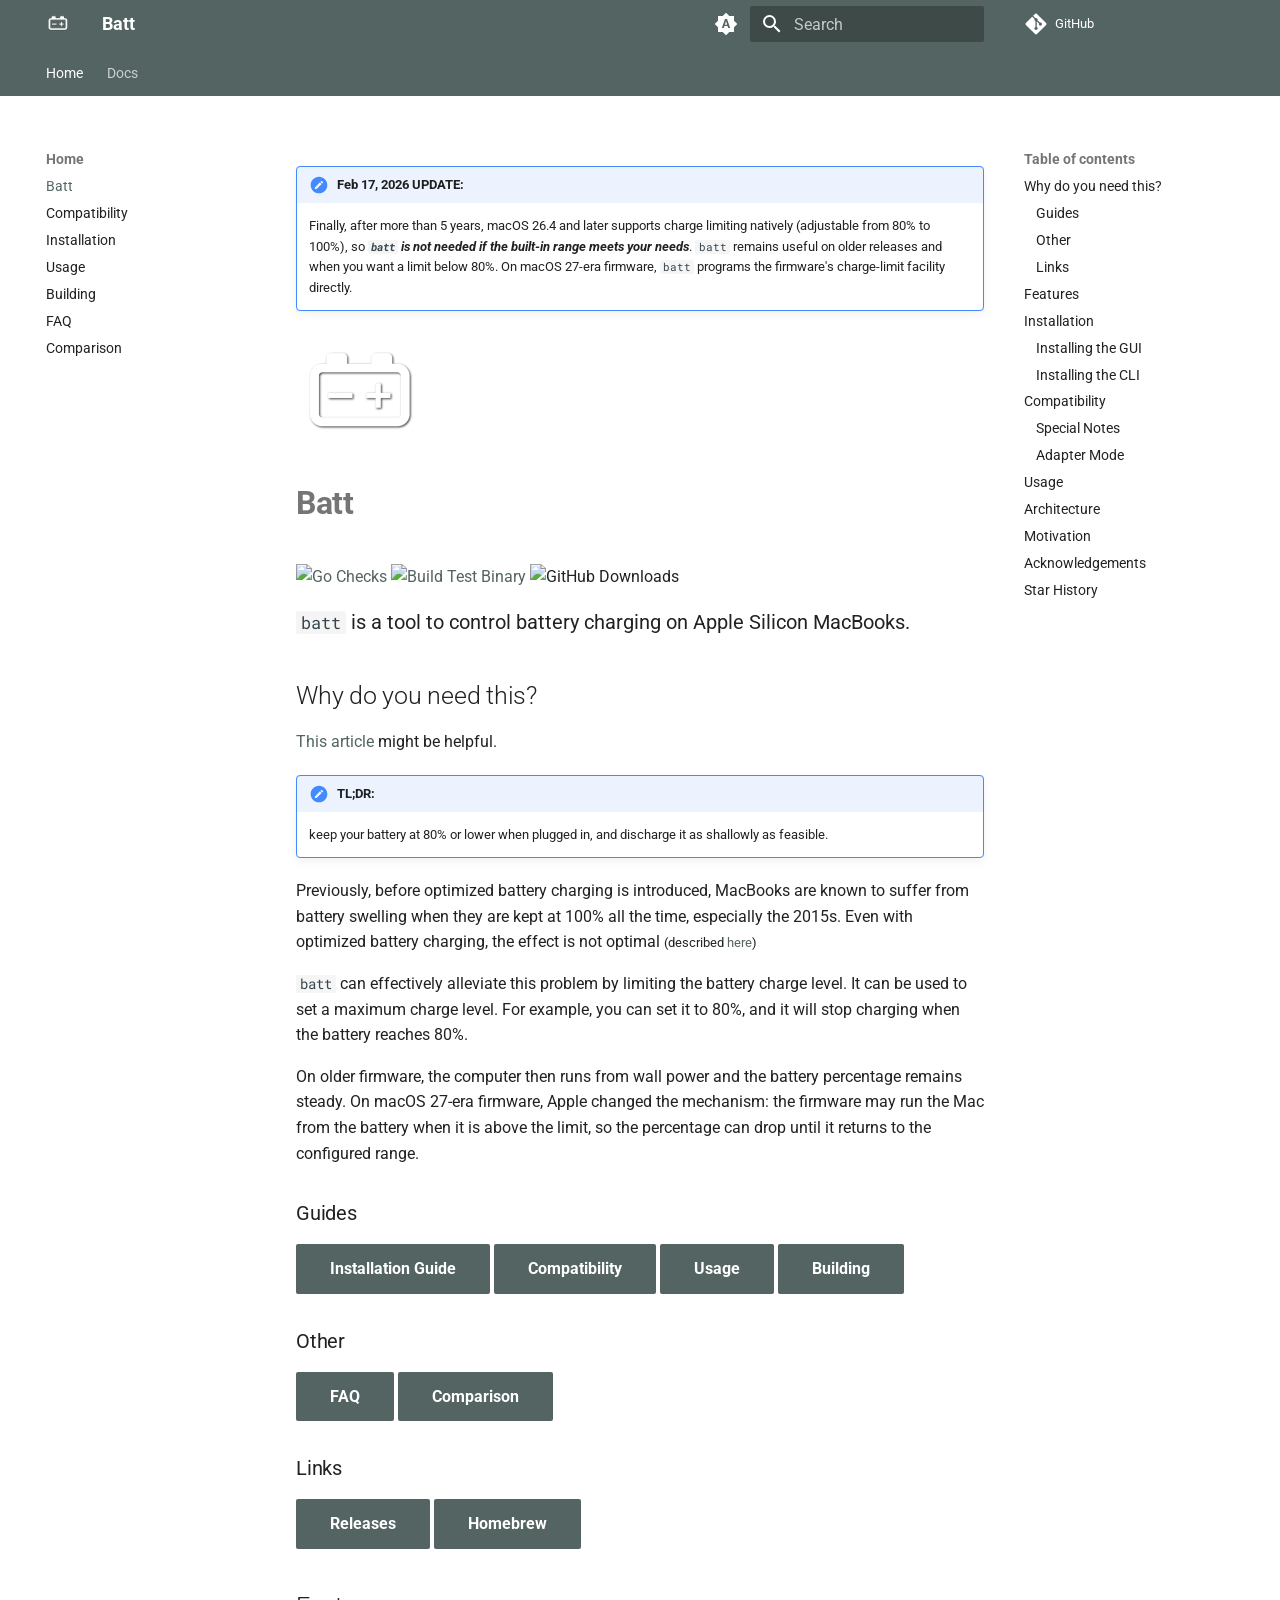
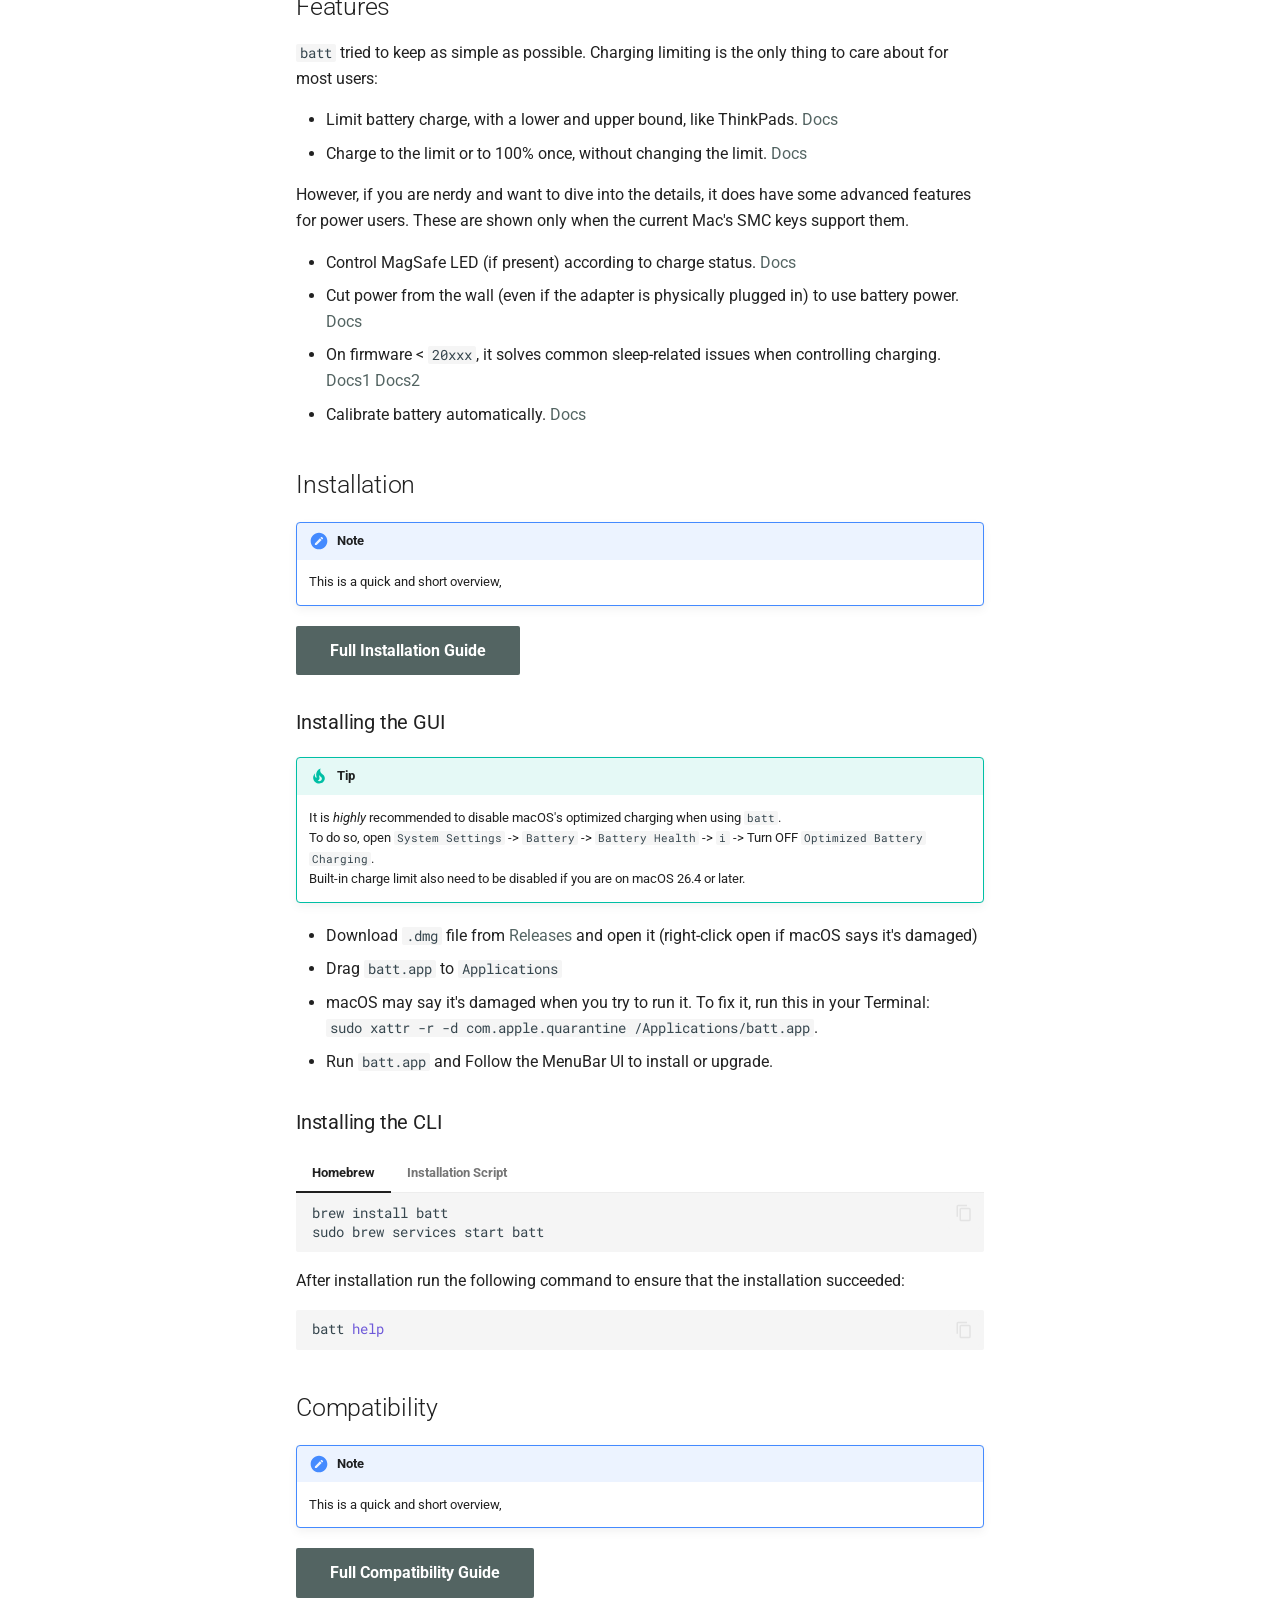
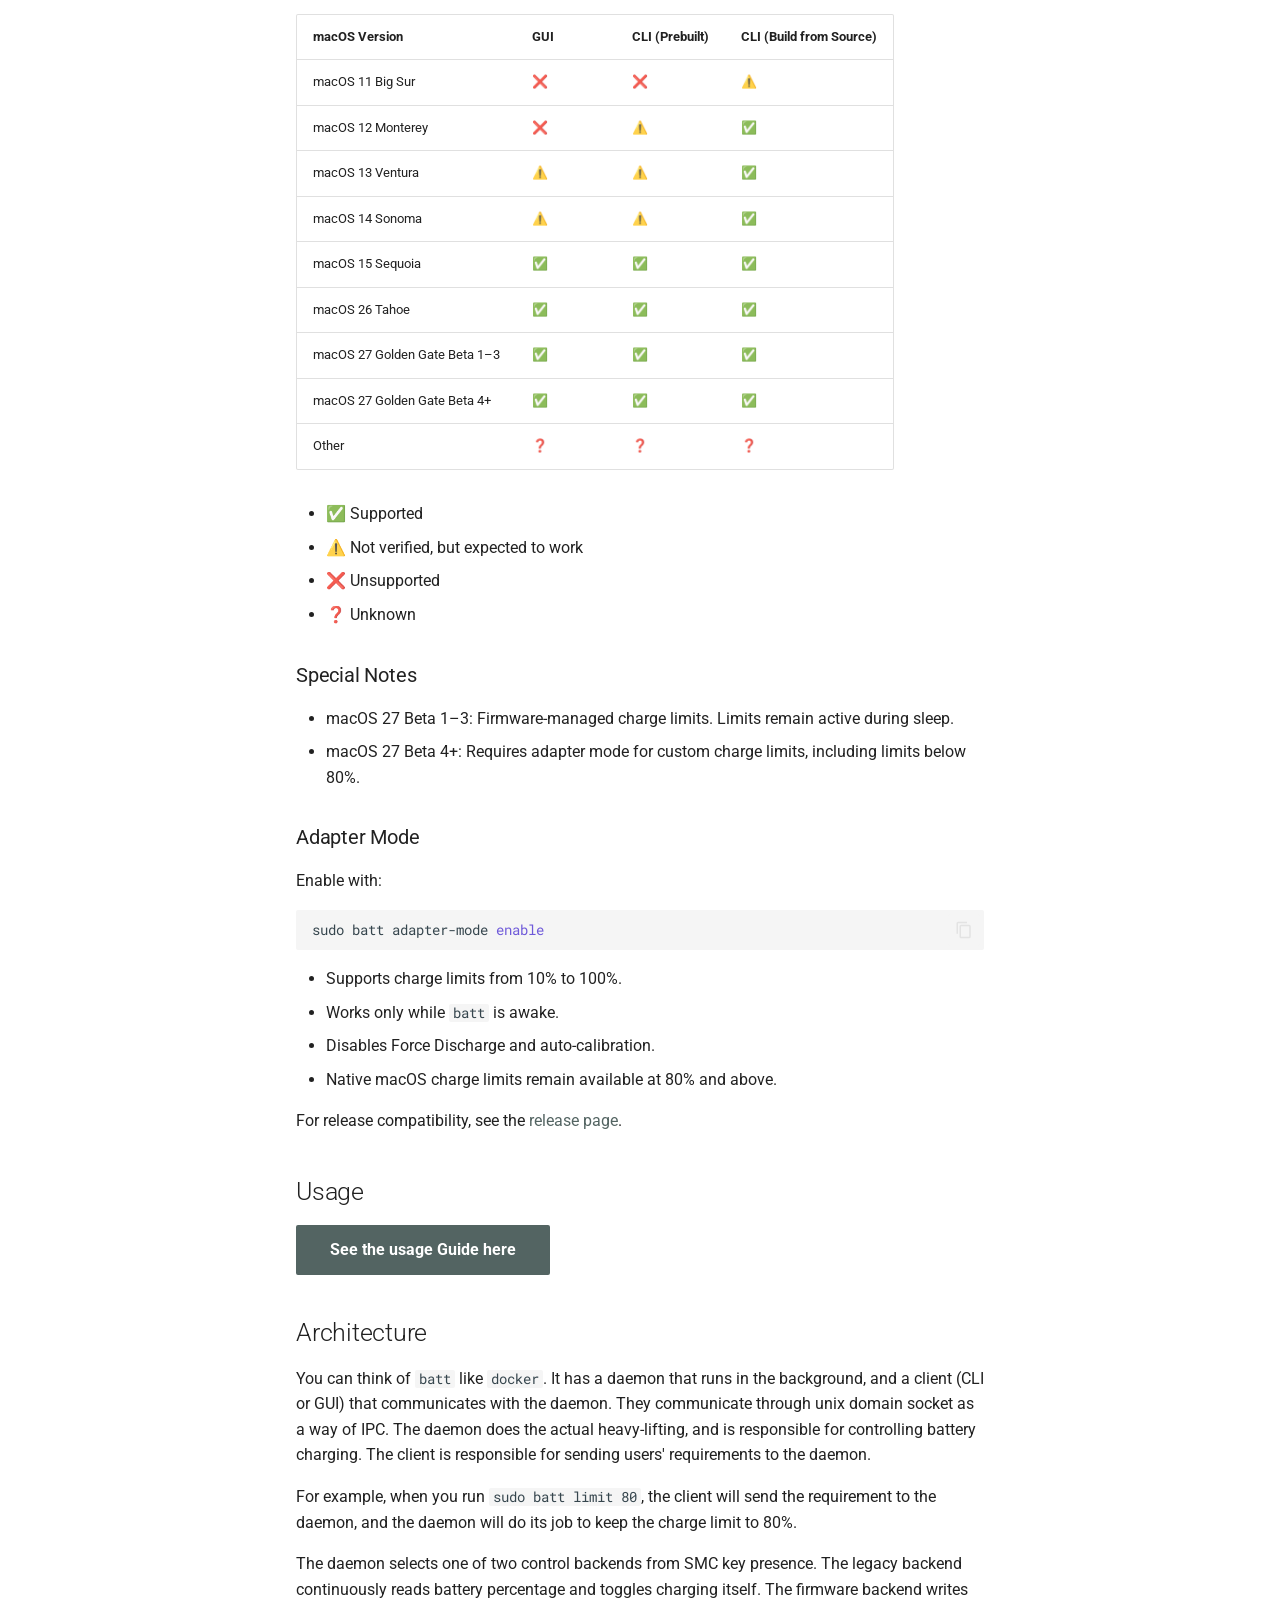
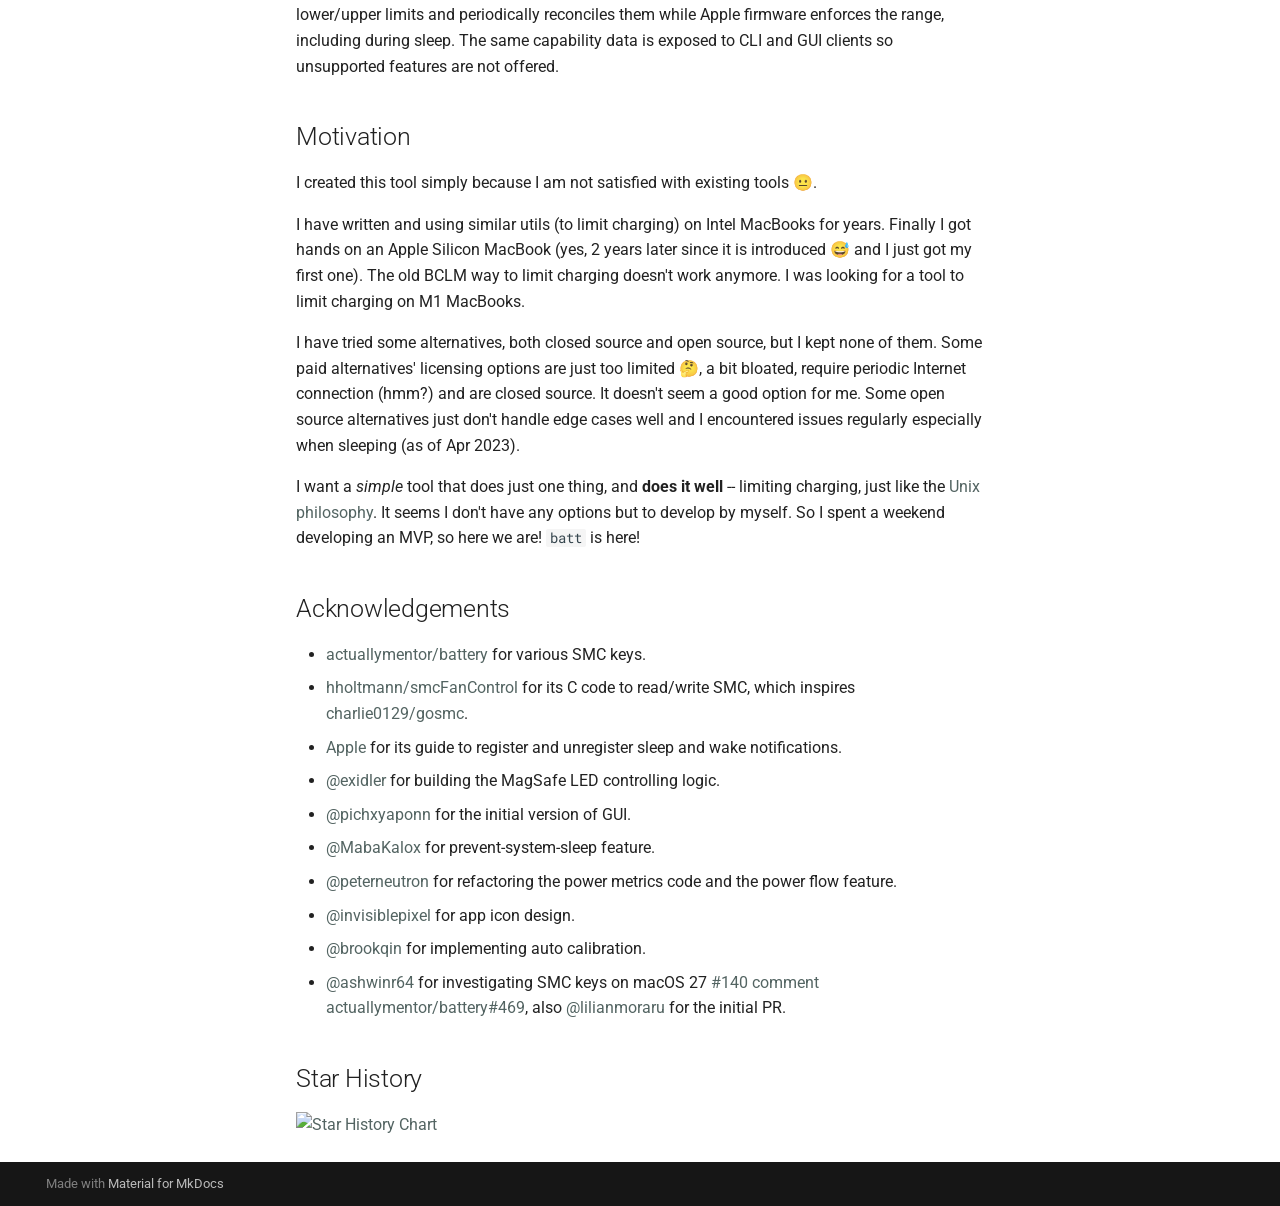
==== index.html @ 2cc10c05 "Deployed d379f4d with MkDocs version: 1.6.1" ====
<!doctype html>
<html lang="en" class="no-js">
  <head>
    
      <meta charset="utf-8">
      <meta name="viewport" content="width=device-width,initial-scale=1">
      
        <meta name="description" content="Batt Docs">
      
      
        <meta name="author" content="charlie0129">
      
      
      
      
        <link rel="next" href="compatibility/">
      
      
        
      
      
      <link rel="icon" href="assets/icon.png">
      <meta name="generator" content="mkdocs-1.6.1, mkdocs-material-9.8.0">
    
    
      
        <title>Batt - Batt</title>
      
    
    
      <link rel="stylesheet" href="assets/stylesheets/main.57a0d79d.min.css">
      
        
        <link rel="stylesheet" href="assets/stylesheets/palette.fb2fffe2.min.css">
      
      


    
    
      
    
    
      
        
        
        <link rel="preconnect" href="https://fonts.gstatic.com" crossorigin>
        <link rel="stylesheet" href="https://fonts.googleapis.com/css?family=Roboto:300,300i,400,400i,700,700i%7CRoboto+Mono:400,400i,700,700i&display=fallback">
        <style>:root{--md-text-font:"Roboto";--md-code-font:"Roboto Mono"}</style>
      
    
    
      <link rel="stylesheet" href="assets/stylesheets/extra.css">
    
    <script>__md_scope=new URL(".",location),__md_hash=e=>[...e].reduce(((e,_)=>(e<<5)-e+_.charCodeAt(0)),0),__md_get=(e,_=localStorage,t=__md_scope)=>JSON.parse(_.getItem(t.pathname+"."+e)),__md_set=(e,_,t=localStorage,a=__md_scope)=>{try{t.setItem(a.pathname+"."+e,JSON.stringify(_))}catch(e){}}</script>
    
      

    
    
  </head>
  
  
    
    
      
    
    
    
    
    <body dir="ltr" data-md-color-scheme="default" data-md-color-primary="custom" data-md-color-accent="custom">
  
    
    <input class="md-toggle" data-md-toggle="drawer" type="checkbox" id="__drawer" autocomplete="off">
    <input class="md-toggle" data-md-toggle="search" type="checkbox" id="__search" autocomplete="off">
    <label class="md-overlay" for="__drawer"></label>
    <div data-md-component="skip">
      
        
        <a href="#batt" class="md-skip">
          Skip to content
        </a>
      
    </div>
    <div data-md-component="announce">
      
    </div>
    
    
      

<header class="md-header" data-md-component="header">
  <nav class="md-header__inner md-grid" aria-label="Header">
    <a href="." title="Batt" class="md-header__button md-logo" aria-label="Batt" data-md-component="logo">
      
  <img src="assets/icon.png" alt="logo">

    </a>
    <label class="md-header__button md-icon" for="__drawer">
      
      <svg xmlns="http://www.w3.org/2000/svg" viewBox="0 0 24 24"><path d="M3 6h18v2H3zm0 5h18v2H3zm0 5h18v2H3z"/></svg>
    </label>
    <div class="md-header__title" data-md-component="header-title">
      <div class="md-header__ellipsis">
        <div class="md-header__topic">
          <span class="md-ellipsis">
            Batt
          </span>
        </div>
        <div class="md-header__topic" data-md-component="header-topic">
          <span class="md-ellipsis">
            
              Batt
            
          </span>
        </div>
      </div>
    </div>
    
      
        <form class="md-header__option" data-md-component="palette">
  
    
    
    
    <input class="md-option" data-md-color-media="(prefers-color-scheme)" data-md-color-scheme="default" data-md-color-primary="custom" data-md-color-accent="custom"  aria-label="Switch to light mode"  type="radio" name="__palette" id="__palette_0">
    
      <label class="md-header__button md-icon" title="Switch to light mode" for="__palette_1" hidden>
        <svg xmlns="http://www.w3.org/2000/svg" viewBox="0 0 24 24"><path d="m14.3 16-.7-2h-3.2l-.7 2H7.8L11 7h2l3.2 9zM20 8.69V4h-4.69L12 .69 8.69 4H4v4.69L.69 12 4 15.31V20h4.69L12 23.31 15.31 20H20v-4.69L23.31 12zm-9.15 3.96h2.3L12 9z"/></svg>
      </label>
    
  
    
    
    
    <input class="md-option" data-md-color-media="(prefers-color-scheme: light)" data-md-color-scheme="default" data-md-color-primary="custom" data-md-color-accent="custom"  aria-label="Switch to dark mode"  type="radio" name="__palette" id="__palette_1">
    
      <label class="md-header__button md-icon" title="Switch to dark mode" for="__palette_2" hidden>
        <svg xmlns="http://www.w3.org/2000/svg" viewBox="0 0 24 24"><path d="M12 8a4 4 0 0 0-4 4 4 4 0 0 0 4 4 4 4 0 0 0 4-4 4 4 0 0 0-4-4m0 10a6 6 0 0 1-6-6 6 6 0 0 1 6-6 6 6 0 0 1 6 6 6 6 0 0 1-6 6m8-9.31V4h-4.69L12 .69 8.69 4H4v4.69L.69 12 4 15.31V20h4.69L12 23.31 15.31 20H20v-4.69L23.31 12z"/></svg>
      </label>
    
  
    
    
    
    <input class="md-option" data-md-color-media="(prefers-color-scheme: dark)" data-md-color-scheme="batt" data-md-color-primary="custom" data-md-color-accent="custom"  aria-label="Switch to system preference"  type="radio" name="__palette" id="__palette_2">
    
      <label class="md-header__button md-icon" title="Switch to system preference" for="__palette_0" hidden>
        <svg xmlns="http://www.w3.org/2000/svg" viewBox="0 0 24 24"><path d="M12 18c-.89 0-1.74-.2-2.5-.55C11.56 16.5 13 14.42 13 12s-1.44-4.5-3.5-5.45C10.26 6.2 11.11 6 12 6a6 6 0 0 1 6 6 6 6 0 0 1-6 6m8-9.31V4h-4.69L12 .69 8.69 4H4v4.69L.69 12 4 15.31V20h4.69L12 23.31 15.31 20H20v-4.69L23.31 12z"/></svg>
      </label>
    
  
</form>
      
    
    
      <script>var palette=__md_get("__palette");if(palette&&palette.color){if("(prefers-color-scheme)"===palette.color.media){var media=matchMedia("(prefers-color-scheme: light)"),input=document.querySelector(media.matches?"[data-md-color-media='(prefers-color-scheme: light)']":"[data-md-color-media='(prefers-color-scheme: dark)']");palette.color.media=input.getAttribute("data-md-color-media"),palette.color.scheme=input.getAttribute("data-md-color-scheme"),palette.color.primary=input.getAttribute("data-md-color-primary"),palette.color.accent=input.getAttribute("data-md-color-accent")}for(var[key,value]of Object.entries(palette.color))document.body.setAttribute("data-md-color-"+key,value)}</script>
    
    
    
      
      
        <label class="md-header__button md-icon" for="__search">
          
          <svg xmlns="http://www.w3.org/2000/svg" viewBox="0 0 24 24"><path d="M9.5 3A6.5 6.5 0 0 1 16 9.5c0 1.61-.59 3.09-1.56 4.23l.27.27h.79l5 5-1.5 1.5-5-5v-.79l-.27-.27A6.52 6.52 0 0 1 9.5 16 6.5 6.5 0 0 1 3 9.5 6.5 6.5 0 0 1 9.5 3m0 2C7 5 5 7 5 9.5S7 14 9.5 14 14 12 14 9.5 12 5 9.5 5"/></svg>
        </label>
        <div class="md-search" data-md-component="search" role="dialog">
  <label class="md-search__overlay" for="__search"></label>
  <div class="md-search__inner" role="search">
    <form class="md-search__form" name="search">
      <input type="text" class="md-search__input" name="query" aria-label="Search" placeholder="Search" autocapitalize="off" autocorrect="off" autocomplete="off" spellcheck="false" data-md-component="search-query" required>
      <label class="md-search__icon md-icon" for="__search">
        
        <svg xmlns="http://www.w3.org/2000/svg" viewBox="0 0 24 24"><path d="M9.5 3A6.5 6.5 0 0 1 16 9.5c0 1.61-.59 3.09-1.56 4.23l.27.27h.79l5 5-1.5 1.5-5-5v-.79l-.27-.27A6.52 6.52 0 0 1 9.5 16 6.5 6.5 0 0 1 3 9.5 6.5 6.5 0 0 1 9.5 3m0 2C7 5 5 7 5 9.5S7 14 9.5 14 14 12 14 9.5 12 5 9.5 5"/></svg>
        
        <svg xmlns="http://www.w3.org/2000/svg" viewBox="0 0 24 24"><path d="M20 11v2H8l5.5 5.5-1.42 1.42L4.16 12l7.92-7.92L13.5 5.5 8 11z"/></svg>
      </label>
      <nav class="md-search__options" aria-label="Search">
        
        <button type="reset" class="md-search__icon md-icon" title="Clear" aria-label="Clear" tabindex="-1">
          
          <svg xmlns="http://www.w3.org/2000/svg" viewBox="0 0 24 24"><path d="M19 6.41 17.59 5 12 10.59 6.41 5 5 6.41 10.59 12 5 17.59 6.41 19 12 13.41 17.59 19 19 17.59 13.41 12z"/></svg>
        </button>
      </nav>
      
        <div class="md-search__suggest" data-md-component="search-suggest"></div>
      
    </form>
    <div class="md-search__output">
      <div class="md-search__scrollwrap" tabindex="0" data-md-scrollfix>
        <div class="md-search-result" data-md-component="search-result">
          <div class="md-search-result__meta">
            Initializing search
          </div>
          <ol class="md-search-result__list" role="presentation"></ol>
        </div>
      </div>
    </div>
  </div>
</div>
      
    
    
      <div class="md-header__source">
        <a href="https://github.com/charlie0129/batt" title="Go to repository" class="md-source" data-md-component="source">
  <div class="md-source__icon md-icon">
    
    <svg xmlns="http://www.w3.org/2000/svg" viewBox="0 0 448 512"><!--! Font Awesome Free 7.1.0 by @fontawesome - https://fontawesome.com License - https://fontawesome.com/license/free (Icons: CC BY 4.0, Fonts: SIL OFL 1.1, Code: MIT License) Copyright 2025 Fonticons, Inc.--><path d="M439.6 236.1 244 40.5c-5.4-5.5-12.8-8.5-20.4-8.5s-15 3-20.4 8.4L162.5 81l51.5 51.5c27.1-9.1 52.7 16.8 43.4 43.7l49.7 49.7c34.2-11.8 61.2 31 35.5 56.7-26.5 26.5-70.2-2.9-56-37.3L240.3 199v121.9c25.3 12.5 22.3 41.8 9.1 55-6.4 6.4-15.2 10.1-24.3 10.1s-17.8-3.6-24.3-10.1c-17.6-17.6-11.1-46.9 11.2-56v-123c-20.8-8.5-24.6-30.7-18.6-45L142.6 101 8.5 235.1C3 240.6 0 247.9 0 255.5s3 15 8.5 20.4l195.6 195.7c5.4 5.4 12.7 8.4 20.4 8.4s15-3 20.4-8.4l194.7-194.7c5.4-5.4 8.4-12.8 8.4-20.4s-3-15-8.4-20.4"/></svg>
  </div>
  <div class="md-source__repository">
    GitHub
  </div>
</a>
      </div>
    
  </nav>
  
</header>
    
    <div class="md-container" data-md-component="container">
      
      
        
          
            
<nav class="md-tabs" aria-label="Tabs" data-md-component="tabs">
  <div class="md-grid">
    <ul class="md-tabs__list">
      
        
  
  
  
    
  
  
    
    
      <li class="md-tabs__item md-tabs__item--active">
        <a href="." class="md-tabs__link">
          
  
  
  Home

        </a>
      </li>
    
  

      
        
  
  
  
  
    
    
      <li class="md-tabs__item">
        <a href="compatibility/" class="md-tabs__link">
          
  
  
  Docs

        </a>
      </li>
    
  

      
    </ul>
  </div>
</nav>
          
        
      
      <main class="md-main" data-md-component="main">
        <div class="md-main__inner md-grid">
          
            
              
              <div class="md-sidebar md-sidebar--primary" data-md-component="sidebar" data-md-type="navigation" >
                <div class="md-sidebar__scrollwrap">
                  <div class="md-sidebar__inner">
                    


  


<nav class="md-nav md-nav--primary md-nav--lifted" aria-label="Navigation" data-md-level="0">
  <label class="md-nav__title" for="__drawer">
    <a href="." title="Batt" class="md-nav__button md-logo" aria-label="Batt" data-md-component="logo">
      
  <img src="assets/icon.png" alt="logo">

    </a>
    Batt
  </label>
  
    <div class="md-nav__source">
      <a href="https://github.com/charlie0129/batt" title="Go to repository" class="md-source" data-md-component="source">
  <div class="md-source__icon md-icon">
    
    <svg xmlns="http://www.w3.org/2000/svg" viewBox="0 0 448 512"><!--! Font Awesome Free 7.1.0 by @fontawesome - https://fontawesome.com License - https://fontawesome.com/license/free (Icons: CC BY 4.0, Fonts: SIL OFL 1.1, Code: MIT License) Copyright 2025 Fonticons, Inc.--><path d="M439.6 236.1 244 40.5c-5.4-5.5-12.8-8.5-20.4-8.5s-15 3-20.4 8.4L162.5 81l51.5 51.5c27.1-9.1 52.7 16.8 43.4 43.7l49.7 49.7c34.2-11.8 61.2 31 35.5 56.7-26.5 26.5-70.2-2.9-56-37.3L240.3 199v121.9c25.3 12.5 22.3 41.8 9.1 55-6.4 6.4-15.2 10.1-24.3 10.1s-17.8-3.6-24.3-10.1c-17.6-17.6-11.1-46.9 11.2-56v-123c-20.8-8.5-24.6-30.7-18.6-45L142.6 101 8.5 235.1C3 240.6 0 247.9 0 255.5s3 15 8.5 20.4l195.6 195.7c5.4 5.4 12.7 8.4 20.4 8.4s15-3 20.4-8.4l194.7-194.7c5.4-5.4 8.4-12.8 8.4-20.4s-3-15-8.4-20.4"/></svg>
  </div>
  <div class="md-source__repository">
    GitHub
  </div>
</a>
    </div>
  
  <ul class="md-nav__list" data-md-scrollfix>
    
      
      
  
  
    
  
  
  
    
    
    
    
      
        
        
      
      
        
      
    
    
    <li class="md-nav__item md-nav__item--active md-nav__item--section md-nav__item--nested">
      
        
        
        <input class="md-nav__toggle md-toggle " type="checkbox" id="__nav_1" checked>
        
          
          <label class="md-nav__link" for="__nav_1" id="__nav_1_label" tabindex="">
            
  
  
  <span class="md-ellipsis">
    
  
    Home
  

    
  </span>
  
  

            <span class="md-nav__icon md-icon"></span>
          </label>
        
        <nav class="md-nav" data-md-level="1" aria-labelledby="__nav_1_label" aria-expanded="true">
          <label class="md-nav__title" for="__nav_1">
            <span class="md-nav__icon md-icon"></span>
            
  
    Home
  

          </label>
          <ul class="md-nav__list" data-md-scrollfix>
            
              
                
  
  
    
  
  
  
    <li class="md-nav__item md-nav__item--active">
      
      <input class="md-nav__toggle md-toggle" type="checkbox" id="__toc">
      
      
        
      
      
        <label class="md-nav__link md-nav__link--active" for="__toc">
          
  
  
  <span class="md-ellipsis">
    
  
    Batt
  

    
  </span>
  
  

          <span class="md-nav__icon md-icon"></span>
        </label>
      
      <a href="." class="md-nav__link md-nav__link--active">
        
  
  
  <span class="md-ellipsis">
    
  
    Batt
  

    
  </span>
  
  

      </a>
      
        

<nav class="md-nav md-nav--secondary" aria-label="Table of contents">
  
  
  
    
  
  
    <label class="md-nav__title" for="__toc">
      <span class="md-nav__icon md-icon"></span>
      Table of contents
    </label>
    <ul class="md-nav__list" data-md-component="toc" data-md-scrollfix>
      
        <li class="md-nav__item">
  <a href="#why-do-you-need-this" class="md-nav__link">
    <span class="md-ellipsis">
      
        Why do you need this?
      
    </span>
  </a>
  
    <nav class="md-nav" aria-label="Why do you need this?">
      <ul class="md-nav__list">
        
          <li class="md-nav__item">
  <a href="#guides" class="md-nav__link">
    <span class="md-ellipsis">
      
        Guides
      
    </span>
  </a>
  
</li>
        
          <li class="md-nav__item">
  <a href="#other" class="md-nav__link">
    <span class="md-ellipsis">
      
        Other
      
    </span>
  </a>
  
</li>
        
          <li class="md-nav__item">
  <a href="#links" class="md-nav__link">
    <span class="md-ellipsis">
      
        Links
      
    </span>
  </a>
  
</li>
        
      </ul>
    </nav>
  
</li>
      
        <li class="md-nav__item">
  <a href="#features" class="md-nav__link">
    <span class="md-ellipsis">
      
        Features
      
    </span>
  </a>
  
</li>
      
        <li class="md-nav__item">
  <a href="#installation" class="md-nav__link">
    <span class="md-ellipsis">
      
        Installation
      
    </span>
  </a>
  
    <nav class="md-nav" aria-label="Installation">
      <ul class="md-nav__list">
        
          <li class="md-nav__item">
  <a href="#installing-the-gui" class="md-nav__link">
    <span class="md-ellipsis">
      
        Installing the GUI
      
    </span>
  </a>
  
</li>
        
          <li class="md-nav__item">
  <a href="#installing-the-cli" class="md-nav__link">
    <span class="md-ellipsis">
      
        Installing the CLI
      
    </span>
  </a>
  
</li>
        
      </ul>
    </nav>
  
</li>
      
        <li class="md-nav__item">
  <a href="#compatibility" class="md-nav__link">
    <span class="md-ellipsis">
      
        Compatibility
      
    </span>
  </a>
  
    <nav class="md-nav" aria-label="Compatibility">
      <ul class="md-nav__list">
        
          <li class="md-nav__item">
  <a href="#special-notes" class="md-nav__link">
    <span class="md-ellipsis">
      
        Special Notes
      
    </span>
  </a>
  
</li>
        
          <li class="md-nav__item">
  <a href="#adapter-mode" class="md-nav__link">
    <span class="md-ellipsis">
      
        Adapter Mode
      
    </span>
  </a>
  
</li>
        
      </ul>
    </nav>
  
</li>
      
        <li class="md-nav__item">
  <a href="#usage" class="md-nav__link">
    <span class="md-ellipsis">
      
        Usage
      
    </span>
  </a>
  
</li>
      
        <li class="md-nav__item">
  <a href="#architecture" class="md-nav__link">
    <span class="md-ellipsis">
      
        Architecture
      
    </span>
  </a>
  
</li>
      
        <li class="md-nav__item">
  <a href="#motivation" class="md-nav__link">
    <span class="md-ellipsis">
      
        Motivation
      
    </span>
  </a>
  
</li>
      
        <li class="md-nav__item">
  <a href="#acknowledgements" class="md-nav__link">
    <span class="md-ellipsis">
      
        Acknowledgements
      
    </span>
  </a>
  
</li>
      
        <li class="md-nav__item">
  <a href="#star-history" class="md-nav__link">
    <span class="md-ellipsis">
      
        Star History
      
    </span>
  </a>
  
</li>
      
    </ul>
  
</nav>
      
    </li>
  

              
            
              
                
  
  
  
  
    <li class="md-nav__item">
      <a href="compatibility/" class="md-nav__link">
        
  
  
  <span class="md-ellipsis">
    
  
    Compatibility
  

    
  </span>
  
  

      </a>
    </li>
  

              
            
              
                
  
  
  
  
    <li class="md-nav__item">
      <a href="installation/" class="md-nav__link">
        
  
  
  <span class="md-ellipsis">
    
  
    Installation
  

    
  </span>
  
  

      </a>
    </li>
  

              
            
              
                
  
  
  
  
    <li class="md-nav__item">
      <a href="usage/" class="md-nav__link">
        
  
  
  <span class="md-ellipsis">
    
  
    Usage
  

    
  </span>
  
  

      </a>
    </li>
  

              
            
              
                
  
  
  
  
    <li class="md-nav__item">
      <a href="building/" class="md-nav__link">
        
  
  
  <span class="md-ellipsis">
    
  
    Building
  

    
  </span>
  
  

      </a>
    </li>
  

              
            
              
                
  
  
  
  
    <li class="md-nav__item">
      <a href="faq/" class="md-nav__link">
        
  
  
  <span class="md-ellipsis">
    
  
    FAQ
  

    
  </span>
  
  

      </a>
    </li>
  

              
            
              
                
  
  
  
  
    <li class="md-nav__item">
      <a href="comparison/" class="md-nav__link">
        
  
  
  <span class="md-ellipsis">
    
  
    Comparison
  

    
  </span>
  
  

      </a>
    </li>
  

              
            
          </ul>
        </nav>
      
    </li>
  

    
      
      
  
  
  
  
    
    
    
    
      
      
        
      
    
    
    <li class="md-nav__item md-nav__item--nested">
      
        
        
        <input class="md-nav__toggle md-toggle " type="checkbox" id="__nav_2" >
        
          
          <label class="md-nav__link" for="__nav_2" id="__nav_2_label" tabindex="0">
            
  
  
  <span class="md-ellipsis">
    
  
    Docs
  

    
  </span>
  
  

            <span class="md-nav__icon md-icon"></span>
          </label>
        
        <nav class="md-nav" data-md-level="1" aria-labelledby="__nav_2_label" aria-expanded="false">
          <label class="md-nav__title" for="__nav_2">
            <span class="md-nav__icon md-icon"></span>
            
  
    Docs
  

          </label>
          <ul class="md-nav__list" data-md-scrollfix>
            
              
                
  
  
  
  
    <li class="md-nav__item">
      <a href="compatibility/" class="md-nav__link">
        
  
  
  <span class="md-ellipsis">
    
  
    Compatibility
  

    
  </span>
  
  

      </a>
    </li>
  

              
            
              
                
  
  
  
  
    <li class="md-nav__item">
      <a href="installation/" class="md-nav__link">
        
  
  
  <span class="md-ellipsis">
    
  
    Installation
  

    
  </span>
  
  

      </a>
    </li>
  

              
            
              
                
  
  
  
  
    <li class="md-nav__item">
      <a href="usage/" class="md-nav__link">
        
  
  
  <span class="md-ellipsis">
    
  
    Usage
  

    
  </span>
  
  

      </a>
    </li>
  

              
            
              
                
  
  
  
  
    <li class="md-nav__item">
      <a href="auto-calibration/" class="md-nav__link">
        
  
  
  <span class="md-ellipsis">
    
  
    Auto Calibration
  

    
  </span>
  
  

      </a>
    </li>
  

              
            
              
                
  
  
  
  
    <li class="md-nav__item">
      <a href="building/" class="md-nav__link">
        
  
  
  <span class="md-ellipsis">
    
  
    Building
  

    
  </span>
  
  

      </a>
    </li>
  

              
            
          </ul>
        </nav>
      
    </li>
  

    
  </ul>
</nav>
                  </div>
                </div>
              </div>
            
            
              
              <div class="md-sidebar md-sidebar--secondary" data-md-component="sidebar" data-md-type="toc" >
                <div class="md-sidebar__scrollwrap">
                  <div class="md-sidebar__inner">
                    

<nav class="md-nav md-nav--secondary" aria-label="Table of contents">
  
  
  
    
  
  
    <label class="md-nav__title" for="__toc">
      <span class="md-nav__icon md-icon"></span>
      Table of contents
    </label>
    <ul class="md-nav__list" data-md-component="toc" data-md-scrollfix>
      
        <li class="md-nav__item">
  <a href="#why-do-you-need-this" class="md-nav__link">
    <span class="md-ellipsis">
      
        Why do you need this?
      
    </span>
  </a>
  
    <nav class="md-nav" aria-label="Why do you need this?">
      <ul class="md-nav__list">
        
          <li class="md-nav__item">
  <a href="#guides" class="md-nav__link">
    <span class="md-ellipsis">
      
        Guides
      
    </span>
  </a>
  
</li>
        
          <li class="md-nav__item">
  <a href="#other" class="md-nav__link">
    <span class="md-ellipsis">
      
        Other
      
    </span>
  </a>
  
</li>
        
          <li class="md-nav__item">
  <a href="#links" class="md-nav__link">
    <span class="md-ellipsis">
      
        Links
      
    </span>
  </a>
  
</li>
        
      </ul>
    </nav>
  
</li>
      
        <li class="md-nav__item">
  <a href="#features" class="md-nav__link">
    <span class="md-ellipsis">
      
        Features
      
    </span>
  </a>
  
</li>
      
        <li class="md-nav__item">
  <a href="#installation" class="md-nav__link">
    <span class="md-ellipsis">
      
        Installation
      
    </span>
  </a>
  
    <nav class="md-nav" aria-label="Installation">
      <ul class="md-nav__list">
        
          <li class="md-nav__item">
  <a href="#installing-the-gui" class="md-nav__link">
    <span class="md-ellipsis">
      
        Installing the GUI
      
    </span>
  </a>
  
</li>
        
          <li class="md-nav__item">
  <a href="#installing-the-cli" class="md-nav__link">
    <span class="md-ellipsis">
      
        Installing the CLI
      
    </span>
  </a>
  
</li>
        
      </ul>
    </nav>
  
</li>
      
        <li class="md-nav__item">
  <a href="#compatibility" class="md-nav__link">
    <span class="md-ellipsis">
      
        Compatibility
      
    </span>
  </a>
  
    <nav class="md-nav" aria-label="Compatibility">
      <ul class="md-nav__list">
        
          <li class="md-nav__item">
  <a href="#special-notes" class="md-nav__link">
    <span class="md-ellipsis">
      
        Special Notes
      
    </span>
  </a>
  
</li>
        
          <li class="md-nav__item">
  <a href="#adapter-mode" class="md-nav__link">
    <span class="md-ellipsis">
      
        Adapter Mode
      
    </span>
  </a>
  
</li>
        
      </ul>
    </nav>
  
</li>
      
        <li class="md-nav__item">
  <a href="#usage" class="md-nav__link">
    <span class="md-ellipsis">
      
        Usage
      
    </span>
  </a>
  
</li>
      
        <li class="md-nav__item">
  <a href="#architecture" class="md-nav__link">
    <span class="md-ellipsis">
      
        Architecture
      
    </span>
  </a>
  
</li>
      
        <li class="md-nav__item">
  <a href="#motivation" class="md-nav__link">
    <span class="md-ellipsis">
      
        Motivation
      
    </span>
  </a>
  
</li>
      
        <li class="md-nav__item">
  <a href="#acknowledgements" class="md-nav__link">
    <span class="md-ellipsis">
      
        Acknowledgements
      
    </span>
  </a>
  
</li>
      
        <li class="md-nav__item">
  <a href="#star-history" class="md-nav__link">
    <span class="md-ellipsis">
      
        Star History
      
    </span>
  </a>
  
</li>
      
    </ul>
  
</nav>
                  </div>
                </div>
              </div>
            
          
          
            <div class="md-content" data-md-component="content">
              
              <article class="md-content__inner md-typeset">
                
                  


  
  


<div class="admonition note">
<p class="admonition-title">Feb 17, 2026 UPDATE:</p>
<p>Finally, after more than 5 years, macOS 26.4 and later supports charge limiting natively (adjustable from 80% to 100%), so <strong><em><code>batt</code> is not needed if the built-in range meets your needs</em></strong>. <code>batt</code> remains useful on older releases and when you want a limit below 80%. On macOS 27-era firmware, <code>batt</code> programs the firmware's charge-limit facility directly.</p>
</div>
<p><img src="assets/icon.png" alt="Batt Logo" width="128" /></p>
<h1 id="batt"><strong>Batt</strong><a class="headerlink" href="#batt" title="Permanent link">&para;</a></h1>
<p><a href="https://github.com/charlie0129/batt/actions/workflows/gochecks.yml"><img alt="Go Checks" src="https://github.com/charlie0129/batt/actions/workflows/gochecks.yml/badge.svg" /></a>
<a href="https://github.com/charlie0129/batt/actions/workflows/build-test-binary.yml"><img alt="Build Test Binary" src="https://github.com/charlie0129/batt/actions/workflows/build-test-binary.yml/badge.svg" /></a>
<img alt="GitHub Downloads" src="https://img.shields.io/github/downloads/charlie0129/batt/total?style=flat&amp;logo=github&amp;logoColor=99A0A8&amp;labelColor=373F46&amp;label=Downloads&amp;color=32CA55" /></p>
<p><span style="font-size: 20px;"><code>batt</code> is a tool to control battery charging on Apple Silicon MacBooks.</span></p>
<h2 id="why-do-you-need-this">Why do you need this?<a class="headerlink" href="#why-do-you-need-this" title="Permanent link">&para;</a></h2>
<p><a href="https://batteryuniversity.com/article/bu-808-how-to-prolong-lithium-based-batteries">This article</a> might be helpful. </p>
<div class="admonition note">
<p class="admonition-title">TL;DR:</p>
<p>keep your battery at 80% or lower when plugged in, and discharge it as shallowly as feasible.</p>
</div>
<p>Previously, before optimized battery charging is introduced, MacBooks are known to suffer from battery swelling when they are kept at 100% all the time, especially the 2015s. Even with optimized battery charging, the effect is not optimal <span style="font-size: 13px;">(described <a href="comparison/#but-macos-has-similar-features-built-in-is-it">here</a>)</span></p>
<p><code>batt</code> can effectively alleviate this problem by limiting the battery charge level. It can be used to set a maximum charge level. For example, you can set it to 80%, and it will stop charging when the battery reaches 80%.</p>
<p>On older firmware, the computer then runs from wall power and the battery percentage remains steady. On macOS 27-era firmware, Apple changed the mechanism: the firmware may run the Mac from the battery when it is above the limit, so the percentage can drop until it returns to the configured range.</p>
<h3 id="guides">Guides<a class="headerlink" href="#guides" title="Permanent link">&para;</a></h3>
<p><a class="md-button md-button--primary" href="installation/">Installation Guide</a>
<a class="md-button md-button--primary" href="compatibility/">Compatibility</a>
<a class="md-button md-button--primary" href="usage/">Usage</a>
<a class="md-button md-button--primary" href="building/">Building</a></p>
<h3 id="other">Other<a class="headerlink" href="#other" title="Permanent link">&para;</a></h3>
<p><a class="md-button md-button--primary" href="faq/">FAQ</a>
<a class="md-button md-button--primary" href="comparison/">Comparison</a></p>
<h3 id="links">Links<a class="headerlink" href="#links" title="Permanent link">&para;</a></h3>
<p><a class="md-button md-button--primary" href="https://github.com/charlie0129/batt/releases/latest">Releases</a>
<a class="md-button md-button--primary" href="https://formulae.brew.sh/formula/batt#default">Homebrew</a></p>
<h2 id="features">Features<a class="headerlink" href="#features" title="Permanent link">&para;</a></h2>
<p><code>batt</code> tried to keep as simple as possible. Charging limiting is the only thing to care about for most users:</p>
<ul>
<li>Limit battery charge, with a lower and upper bound, like ThinkPads. <a href="usage/#limit-battery-charge">Docs</a></li>
<li>Charge to the limit or to 100% once, without changing the limit. <a href="usage/#charge-once">Docs</a></li>
</ul>
<p>However, if you are nerdy and want to dive into the details, it does have some advanced features for power users. These are shown only when the current Mac's SMC keys support them.</p>
<ul>
<li>Control MagSafe LED (if present) according to charge status. <a href="usage/#control-magsafe-led">Docs</a></li>
<li>Cut power from the wall (even if the adapter is physically plugged in) to use battery power. <a href="usage/#enabledisable-power-adapter">Docs</a></li>
<li>On firmware &lt; <code>20xxx</code>, it solves common sleep-related issues when controlling charging. <a href="usage/#preventing-idle-sleep">Docs1</a> <a href="usage/#disabling-charging-before-sleep">Docs2</a></li>
<li>Calibrate battery automatically. <a href="usage/#auto-calibration-experimental">Docs</a></li>
</ul>
<h2 id="installation">Installation<a class="headerlink" href="#installation" title="Permanent link">&para;</a></h2>
<div class="admonition note">
<p class="admonition-title">Note</p>
<p>This is a quick and short overview,</p>
</div>
<p><a class="md-button md-button--primary" href="installation/">Full Installation Guide</a></p>
<h3 id="installing-the-gui">Installing the GUI<a class="headerlink" href="#installing-the-gui" title="Permanent link">&para;</a></h3>
<div class="admonition tip">
<p class="admonition-title">Tip</p>
<p>It is <em>highly</em> recommended to disable macOS's optimized charging when using <code>batt</code>. <br>
To do so, open <code>System Settings</code> -&gt; <code>Battery</code> -&gt; <code>Battery Health</code> -&gt; <code>i</code> -&gt; Turn OFF <code>Optimized Battery Charging</code>. <br>
Built-in charge limit also need to be disabled if you are on macOS 26.4 or later.</p>
</div>
<ul>
<li>Download <code>.dmg</code> file from <a href="https://github.com/charlie0129/batt/releases">Releases</a> and open it (right-click open if macOS says it's damaged)</li>
<li>Drag <code>batt.app</code> to <code>Applications</code></li>
<li>macOS may say it's damaged when you try to run it. To fix it, run this in your Terminal: <br>
<code>sudo xattr -r -d com.apple.quarantine /Applications/batt.app</code>.</li>
<li>Run <code>batt.app</code> and Follow the MenuBar UI to install or upgrade.</li>
</ul>
<h3 id="installing-the-cli">Installing the CLI<a class="headerlink" href="#installing-the-cli" title="Permanent link">&para;</a></h3>
<div class="tabbed-set tabbed-alternate" data-tabs="1:2"><input checked="checked" id="__tabbed_1_1" name="__tabbed_1" type="radio" /><input id="__tabbed_1_2" name="__tabbed_1" type="radio" /><div class="tabbed-labels"><label for="__tabbed_1_1">Homebrew</label><label for="__tabbed_1_2">Installation Script</label></div>
<div class="tabbed-content">
<div class="tabbed-block">
<div class="highlight"><pre><span></span><code>brew<span class="w"> </span>install<span class="w"> </span>batt
sudo<span class="w"> </span>brew<span class="w"> </span>services<span class="w"> </span>start<span class="w"> </span>batt
</code></pre></div>
</div>
<div class="tabbed-block">
<div class="highlight"><pre><span></span><code>bash<span class="w"> </span>&lt;<span class="o">(</span>curl<span class="w"> </span>-fsSL<span class="w"> </span>https://github.com/charlie0129/batt/raw/master/hack/install.sh<span class="o">)</span>
</code></pre></div>
</div>
</div>
</div>
<p>After installation run the following command to ensure that the installation succeeded:</p>
<div class="highlight"><pre><span></span><code>batt<span class="w"> </span><span class="nb">help</span>
</code></pre></div>
<h2 id="compatibility">Compatibility<a class="headerlink" href="#compatibility" title="Permanent link">&para;</a></h2>
<div class="admonition note">
<p class="admonition-title">Note</p>
<p>This is a quick and short overview,</p>
</div>
<p><a class="md-button md-button--primary" href="compatibility/">Full Compatibility Guide</a></p>
<table>
<thead>
<tr>
<th>macOS Version</th>
<th>GUI</th>
<th>CLI (Prebuilt)</th>
<th>CLI (Build from Source)</th>
</tr>
</thead>
<tbody>
<tr>
<td>macOS 11 Big Sur</td>
<td>❌</td>
<td>❌</td>
<td>⚠️</td>
</tr>
<tr>
<td>macOS 12 Monterey</td>
<td>❌</td>
<td>⚠️</td>
<td>✅</td>
</tr>
<tr>
<td>macOS 13 Ventura</td>
<td>⚠️</td>
<td>⚠️</td>
<td>✅</td>
</tr>
<tr>
<td>macOS 14 Sonoma</td>
<td>⚠️</td>
<td>⚠️</td>
<td>✅</td>
</tr>
<tr>
<td>macOS 15 Sequoia</td>
<td>✅</td>
<td>✅</td>
<td>✅</td>
</tr>
<tr>
<td>macOS 26 Tahoe</td>
<td>✅</td>
<td>✅</td>
<td>✅</td>
</tr>
<tr>
<td>macOS 27 Golden Gate Beta 1–3</td>
<td>✅</td>
<td>✅</td>
<td>✅</td>
</tr>
<tr>
<td>macOS 27 Golden Gate Beta 4+</td>
<td>✅</td>
<td>✅</td>
<td>✅</td>
</tr>
<tr>
<td>Other</td>
<td>❓</td>
<td>❓</td>
<td>❓</td>
</tr>
</tbody>
</table>
<ul>
<li>✅ Supported</li>
<li>⚠️ Not verified, but expected to work</li>
<li>❌ Unsupported</li>
<li>❓ Unknown</li>
</ul>
<h3 id="special-notes">Special Notes<a class="headerlink" href="#special-notes" title="Permanent link">&para;</a></h3>
<ul>
<li>macOS 27 Beta 1–3: Firmware-managed charge limits. Limits remain active during sleep.</li>
<li>macOS 27 Beta 4+: Requires adapter mode for custom charge limits, including limits below 80%.</li>
</ul>
<h3 id="adapter-mode">Adapter Mode<a class="headerlink" href="#adapter-mode" title="Permanent link">&para;</a></h3>
<p>Enable with:</p>
<div class="highlight"><pre><span></span><code>sudo<span class="w"> </span>batt<span class="w"> </span>adapter-mode<span class="w"> </span><span class="nb">enable</span>
</code></pre></div>
<ul>
<li>Supports charge limits from 10% to 100%.</li>
<li>Works only while <code>batt</code> is awake.</li>
<li>Disables Force Discharge and auto-calibration.</li>
<li>Native macOS charge limits remain available at 80% and above.</li>
</ul>
<p>For release compatibility, see the <a href="https://github.com/charlie0129/batt/releases">release page</a>.</p>
<h2 id="usage">Usage<a class="headerlink" href="#usage" title="Permanent link">&para;</a></h2>
<p><a class="md-button md-button--primary" href="usage/">See the usage Guide here</a></p>
<h2 id="architecture">Architecture<a class="headerlink" href="#architecture" title="Permanent link">&para;</a></h2>
<p>You can think of <code>batt</code> like <code>docker</code>. It has a daemon that runs in the background, and a client (CLI or GUI) that communicates with the daemon. They communicate through unix domain socket as a way of IPC. The daemon does the actual heavy-lifting, and is responsible for controlling battery charging. The client is responsible for sending users' requirements to the daemon.</p>
<p>For example, when you run <code>sudo batt limit 80</code>, the client will send the requirement to the daemon, and the daemon will do its job to keep the charge limit to 80%.</p>
<p>The daemon selects one of two control backends from SMC key presence. The legacy backend continuously reads battery percentage and toggles charging itself. The firmware backend writes lower/upper limits and periodically reconciles them while Apple firmware enforces the range, including during sleep. The same capability data is exposed to CLI and GUI clients so unsupported features are not offered.</p>
<h2 id="motivation">Motivation<a class="headerlink" href="#motivation" title="Permanent link">&para;</a></h2>
<p>I created this tool simply because I am not satisfied with existing tools 😐.</p>
<p>I have written and using similar utils (to limit charging) on Intel MacBooks for years. Finally I got hands on an Apple Silicon MacBook (yes, 2 years later since it is introduced 😅 and I just got my first one). The old BCLM way to limit charging doesn't work anymore. I was looking for a tool to limit charging on M1 MacBooks.</p>
<p>I have tried some alternatives, both closed source and open source, but I kept none of them. Some paid alternatives' licensing options are just too limited 🤔, a bit bloated, require periodic Internet connection (hmm?) and are closed source. It doesn't seem a good option for me. Some open source alternatives just don't handle edge cases well and I encountered issues regularly especially when sleeping (as of Apr 2023).</p>
<p>I want a <em>simple</em> tool that does just one thing, and <strong>does it well</strong> -- limiting charging, just like the <a href="https://en.wikipedia.org/wiki/Unix_philosophy">Unix philosophy</a>. It seems I don't have any options but to develop by myself. So I spent a weekend developing an MVP, so here we are! <code>batt</code> is here!</p>
<h2 id="acknowledgements">Acknowledgements<a class="headerlink" href="#acknowledgements" title="Permanent link">&para;</a></h2>
<ul>
<li><a href="https://github.com/actuallymentor/battery">actuallymentor/battery</a> for various SMC keys.</li>
<li><a href="https://github.com/hholtmann/smcFanControl">hholtmann/smcFanControl</a> for its C code to read/write SMC, which inspires <a href="https://github.com/charlie0129/gosmc">charlie0129/gosmc</a>.</li>
<li><a href="https://developer.apple.com/library/archive/qa/qa1340/_index.html">Apple</a> for its guide to register and unregister sleep and wake notifications.</li>
<li><a href="https://github.com/exidler">@exidler</a> for building the MagSafe LED controlling logic.</li>
<li><a href="https://github.com/pichxyaponn">@pichxyaponn</a> for the initial version of GUI.</li>
<li><a href="https://github.com/MabaKalox">@MabaKalox</a> for prevent-system-sleep feature.</li>
<li><a href="https://github.com/peterneutron">@peterneutron</a> for refactoring the power metrics code and the power flow feature.</li>
<li><a href="https://github.com/invisiblepixel">@invisiblepixel</a> for app icon design.</li>
<li><a href="https://github.com/brookqin">@brookqin</a> for implementing auto calibration.</li>
<li><a href="https://github.com/ashwinr64">@ashwinr64</a> for investigating SMC keys on macOS 27 <a href="https://github.com/charlie0129/batt/pull/140#issuecomment-4950731214">#140 comment</a> <a href="https://github.com/actuallymentor/battery/pull/469">actuallymentor/battery#469</a>, also <a href="https://github.com/lilianmoraru">@lilianmoraru</a> for the initial PR.</li>
</ul>
<h2 id="star-history">Star History<a class="headerlink" href="#star-history" title="Permanent link">&para;</a></h2>
<p><a href="https://star-history.dera.page/#charlie0129/batt&amp;Date"><img alt="Star History Chart" src="https://star-history.dera.page/svg?repos=charlie0129/batt&amp;type=Date" /></a></p>












                
              </article>
            </div>
          
          
<script>var target=document.getElementById(location.hash.slice(1));target&&target.name&&(target.checked=target.name.startsWith("__tabbed_"))</script>
        </div>
        
          <button type="button" class="md-top md-icon" data-md-component="top" hidden>
  
  <svg xmlns="http://www.w3.org/2000/svg" viewBox="0 0 24 24"><path d="M13 20h-2V8l-5.5 5.5-1.42-1.42L12 4.16l7.92 7.92-1.42 1.42L13 8z"/></svg>
  Back to top
</button>
        
      </main>
      
        <footer class="md-footer">
  
  <div class="md-footer-meta md-typeset">
    <div class="md-footer-meta__inner md-grid">
      <div class="md-copyright">
  
  
    Made with
    <a href="https://squidfunk.github.io/mkdocs-material/" target="_blank" rel="noopener">
      Material for MkDocs
    </a>
  
</div>
      
    </div>
  </div>
</footer>
      
    </div>
    <div class="md-dialog" data-md-component="dialog">
      <div class="md-dialog__inner md-typeset"></div>
    </div>
    
    
    
      
      
      <script id="__config" type="application/json">{"annotate": null, "base": ".", "features": ["navigation.tabs", "navigation.sections", "navigation.top", "content.code.copy", "search.suggest", "search.highlight"], "search": "assets/javascripts/workers/search.a7633da7.min.js", "tags": null, "translations": {"clipboard.copied": "Copied to clipboard", "clipboard.copy": "Copy to clipboard", "search.result.more.one": "1 more on this page", "search.result.more.other": "# more on this page", "search.result.none": "No matching documents", "search.result.one": "1 matching document", "search.result.other": "# matching documents", "search.result.placeholder": "Type to start searching", "search.result.term.missing": "Missing", "select.version": "Select version"}, "version": null}</script>
    
    
      <script src="assets/javascripts/bundle.c21346df.min.js"></script>
      
    
  </body>
</html>
---- assets/stylesheets/main.57a0d79d.min.css ----
@charset "UTF-8";html{box-sizing:border-box;-webkit-text-size-adjust:none;-moz-text-size-adjust:none;text-size-adjust:none}*,:after,:before{box-sizing:inherit}@media(prefers-reduced-motion){*,:after,:before{transition:none!important}}body{margin:0;-webkit-font-smoothing:antialiased;-moz-osx-font-smoothing:grayscale;--md-text-font-family:var(--md-text-font, _),
    -apple-system, BlinkMacSystemFont, Helvetica, Arial, sans-serif;--md-code-font-family:var(--md-code-font, _),
    SFMono-Regular, Consolas, Menlo, monospace}.md-typeset code:not(.focus-visible),a,button,input,label{-webkit-tap-highlight-color:transparent}a{color:inherit;text-decoration:none}hr{box-sizing:initial;display:block;height:.05rem;padding:0;overflow:visible;border:0}small{font-size:80%}sub,sup{line-height:1em}img{border-style:none}table{border-spacing:0;border-collapse:initial}td,th{font-weight:400;vertical-align:top}button{padding:0;margin:0;font-family:inherit;font-size:inherit;background:#0000;border:0}input{border:0;outline:none}:root{--md-primary-fg-color:#4051b5;--md-primary-fg-color--light:#5d6cc0;--md-primary-fg-color--dark:#303fa1;--md-primary-bg-color:#fff;--md-primary-bg-color--light:#ffffffb3;--md-accent-fg-color:#526cfe;--md-accent-fg-color--transparent:#526cfe1a;--md-accent-bg-color:#fff;--md-accent-bg-color--light:#ffffffb3;--md-typeset-table-sort-icon:url("data:image/svg+xml;charset=utf-8,<svg xmlns='http://www.w3.org/2000/svg' viewBox='0 0 24 24'><path d='m18 21-4-4h3V7h-3l4-4 4 4h-3v10h3M2 19v-2h10v2M2 13v-2h7v2M2 7V5h4v2z'/></svg>");--md-typeset-table-sort-icon--asc:url("data:image/svg+xml;charset=utf-8,<svg xmlns='http://www.w3.org/2000/svg' viewBox='0 0 24 24'><path d='M19 17h3l-4 4-4-4h3V3h2M2 17h10v2H2M6 5v2H2V5m0 6h7v2H2z'/></svg>");--md-typeset-table-sort-icon--desc:url("data:image/svg+xml;charset=utf-8,<svg xmlns='http://www.w3.org/2000/svg' viewBox='0 0 24 24'><path d='M19 7h3l-4-4-4 4h3v14h2M2 17h10v2H2M6 5v2H2V5m0 6h7v2H2z'/></svg>")}[data-md-color-scheme=default]{color-scheme:light}[data-md-color-scheme=default] img[src$="#gh-dark-mode-only"],[data-md-color-scheme=default] img[src$="#only-dark"]{display:none}:root,[data-md-color-scheme=default]{--md-hue:225deg;--md-default-fg-color:#000000de;--md-default-fg-color--light:#0000008a;--md-default-fg-color--lighter:#00000052;--md-default-fg-color--lightest:#00000012;--md-default-bg-color:#fff;--md-default-bg-color--light:#ffffffb3;--md-default-bg-color--lighter:#ffffff4d;--md-default-bg-color--lightest:#ffffff1f;--md-code-fg-color:#36464e;--md-code-bg-color:#f5f5f5;--md-code-bg-color--light:#f5f5f5b3;--md-code-bg-color--lighter:#f5f5f54d;--md-code-hl-color:#4287ff;--md-code-hl-color--light:#4287ff1a;--md-code-hl-number-color:#d52a2a;--md-code-hl-special-color:#db1457;--md-code-hl-function-color:#a846b9;--md-code-hl-constant-color:#6e59d9;--md-code-hl-keyword-color:#3f6ec6;--md-code-hl-string-color:#1c7d4d;--md-code-hl-name-color:var(--md-code-fg-color);--md-code-hl-operator-color:var(--md-default-fg-color--light);--md-code-hl-punctuation-color:var(--md-default-fg-color--light);--md-code-hl-comment-color:var(--md-default-fg-color--light);--md-code-hl-generic-color:var(--md-default-fg-color--light);--md-code-hl-variable-color:var(--md-default-fg-color--light);--md-typeset-color:var(--md-default-fg-color);--md-typeset-a-color:var(--md-primary-fg-color);--md-typeset-del-color:#f5503d26;--md-typeset-ins-color:#0bd57026;--md-typeset-kbd-color:#fafafa;--md-typeset-kbd-accent-color:#fff;--md-typeset-kbd-border-color:#b8b8b8;--md-typeset-mark-color:#ffff0080;--md-typeset-table-color:#0000001f;--md-typeset-table-color--light:#00000009;--md-admonition-fg-color:var(--md-default-fg-color);--md-admonition-bg-color:var(--md-default-bg-color);--md-warning-fg-color:#000000de;--md-warning-bg-color:#ff9;--md-footer-fg-color:#fff;--md-footer-fg-color--light:#ffffffb3;--md-footer-fg-color--lighter:#ffffff73;--md-footer-bg-color:#000000de;--md-footer-bg-color--dark:#00000052;--md-shadow-z1:0 0.2rem 0.5rem #0000000d,
    0 0 0.05rem #0000001a;--md-shadow-z2:0 0.2rem 0.5rem #0000001a,
    0 0 0.05rem #00000040;--md-shadow-z3:0 0.2rem 0.5rem #0003,
    0 0 0.05rem #00000059}.md-icon svg{display:block;width:1.2rem;height:1.2rem;fill:currentcolor}aside,body,input{font-family:var(--md-text-font-family);font-feature-settings:"kern","liga";color:var(--md-typeset-color)}code,kbd,pre{font-family:var(--md-code-font-family);font-feature-settings:"kern"}.md-typeset{font-size:.8rem;line-height:1.6;overflow-wrap:break-word;-webkit-print-color-adjust:exact;color-adjust:exact}@media print{.md-typeset{font-size:.68rem}.md-typeset code,.md-typeset kbd,.md-typeset pre{white-space:pre-wrap}}.md-typeset blockquote,.md-typeset dl,.md-typeset figure,.md-typeset ol,.md-typeset pre,.md-typeset ul{margin-top:1em;margin-bottom:1em}.md-typeset h1{margin:0 0 1.25em;font-size:2em;line-height:1.3;color:var(--md-default-fg-color--light)}.md-typeset h1,.md-typeset h2{font-weight:300;letter-spacing:-.01em}.md-typeset h2{margin:1.6em 0 .64em;font-size:1.5625em;line-height:1.4}.md-typeset h3{margin:1.6em 0 .8em;font-size:1.25em;font-weight:400;line-height:1.5;letter-spacing:-.01em}.md-typeset h2+h3{margin-top:.8em}.md-typeset h4{margin:1em 0;font-weight:700;letter-spacing:-.01em}.md-typeset h5,.md-typeset h6{margin:1.25em 0;font-size:.8em;font-weight:700;color:var(--md-default-fg-color--light);letter-spacing:-.01em}.md-typeset h5{text-transform:uppercase}.md-typeset h5 code{text-transform:none}.md-typeset hr{display:flow-root;margin:1.5em 0;border-bottom:.05rem solid var(--md-default-fg-color--lightest)}.md-typeset a{color:var(--md-typeset-a-color);word-break:break-word}.md-typeset a,.md-typeset a:before{transition:color 125ms}.md-typeset a:focus,.md-typeset a:hover{color:var(--md-accent-fg-color)}.md-typeset a:focus code,.md-typeset a:hover code{color:var(--md-accent-fg-color);background-color:var(--md-accent-fg-color--transparent)}.md-typeset a code{color:var(--md-typeset-a-color)}.md-typeset a.focus-visible{outline-color:var(--md-accent-fg-color);outline-offset:.2rem}.md-typeset code,.md-typeset kbd,.md-typeset pre{font-variant-ligatures:none;color:var(--md-code-fg-color);direction:ltr;transition:background-color 125ms}.md-typeset code{padding:0 .2941176471em;font-size:.85em;word-break:break-word;background-color:var(--md-code-bg-color);border-radius:.1rem;-webkit-box-decoration-break:clone;box-decoration-break:clone;transition:color 125ms,background-color 125ms}.md-typeset code:not(.focus-visible){outline:none}.md-typeset pre{position:relative;display:flow-root;line-height:1.4}.md-typeset pre>code{display:block;padding:.7720588235em 1.1764705882em;margin:0;overflow:auto;word-break:normal;touch-action:auto;scrollbar-color:var(--md-default-fg-color--lighter) #0000;scrollbar-width:thin;outline-color:var(--md-accent-fg-color);box-shadow:none;-webkit-box-decoration-break:slice;box-decoration-break:slice}.md-typeset pre>code:hover{scrollbar-color:var(--md-accent-fg-color) #0000}.md-typeset pre>code::-webkit-scrollbar{width:.2rem;height:.2rem}.md-typeset pre>code::-webkit-scrollbar-thumb{background-color:var(--md-default-fg-color--lighter)}.md-typeset pre>code::-webkit-scrollbar-thumb:hover{background-color:var(--md-accent-fg-color)}.md-typeset kbd{display:inline-block;padding:0 .6666666667em;font-size:.75em;color:var(--md-default-fg-color);word-break:break-word;vertical-align:text-top;background-color:var(--md-typeset-kbd-color);border-radius:.1rem;box-shadow:0 .1rem 0 .05rem var(--md-typeset-kbd-border-color),0 .1rem 0 var(--md-typeset-kbd-border-color),0 -.1rem .2rem var(--md-typeset-kbd-accent-color) inset}.md-typeset mark{color:inherit;word-break:break-word;background-color:var(--md-typeset-mark-color);-webkit-box-decoration-break:clone;box-decoration-break:clone}.md-typeset abbr{text-decoration:none;cursor:help}.md-typeset [data-preview],.md-typeset abbr{border-bottom:.05rem dotted var(--md-default-fg-color--light)}.md-typeset small{opacity:.75}[dir=ltr] .md-typeset sub,[dir=ltr] .md-typeset sup{margin-left:.078125em}[dir=rtl] .md-typeset sub,[dir=rtl] .md-typeset sup{margin-right:.078125em}[dir=ltr] .md-typeset blockquote{padding-left:.6rem;border-left:.2rem solid var(--md-default-fg-color--lighter)}[dir=rtl] .md-typeset blockquote{padding-right:.6rem;border-right:.2rem solid var(--md-default-fg-color--lighter)}.md-typeset blockquote{margin-left:0;margin-right:0;color:var(--md-default-fg-color--light)}.md-typeset ul{list-style-type:disc}.md-typeset ul[type]{list-style-type:revert-layer}[dir=ltr] .md-typeset ol,[dir=ltr] .md-typeset ol li ol,[dir=ltr] .md-typeset ol li ul,[dir=ltr] .md-typeset ul,[dir=ltr] .md-typeset ul li ol,[dir=ltr] .md-typeset ul li ul{margin-left:.625em}[dir=rtl] .md-typeset ol,[dir=rtl] .md-typeset ol li ol,[dir=rtl] .md-typeset ol li ul,[dir=rtl] .md-typeset ul,[dir=rtl] .md-typeset ul li ol,[dir=rtl] .md-typeset ul li ul{margin-right:.625em}.md-typeset ol,.md-typeset ul{padding:0}.md-typeset ol:not([hidden]),.md-typeset ul:not([hidden]){display:flow-root}.md-typeset ol ol,.md-typeset ul ol{list-style-type:lower-alpha}.md-typeset ol ol ol,.md-typeset ul ol ol{list-style-type:lower-roman}.md-typeset ol ol ol ol,.md-typeset ul ol ol ol{list-style-type:upper-alpha}.md-typeset ol ol ol ol ol,.md-typeset ul ol ol ol ol{list-style-type:upper-roman}.md-typeset ol[type],.md-typeset ul[type]{list-style-type:revert-layer}[dir=ltr] .md-typeset ol li,[dir=ltr] .md-typeset ul li{margin-left:1.25em}[dir=rtl] .md-typeset ol li,[dir=rtl] .md-typeset ul li{margin-right:1.25em}.md-typeset ol li,.md-typeset ul li{margin-bottom:.5em}.md-typeset ol li blockquote,.md-typeset ol li p,.md-typeset ul li blockquote,.md-typeset ul li p{margin:.5em 0}.md-typeset ol li:last-child,.md-typeset ul li:last-child{margin-bottom:0}.md-typeset ol li ol,.md-typeset ol li ul,.md-typeset ul li ol,.md-typeset ul li ul{margin-top:.5em;margin-bottom:.5em}[dir=ltr] .md-typeset dd{margin-left:1.875em}[dir=rtl] .md-typeset dd{margin-right:1.875em}.md-typeset dd{margin-top:1em;margin-bottom:1.5em}.md-typeset img,.md-typeset svg,.md-typeset video{max-width:100%;height:auto}.md-typeset img[align=left]{margin:1em 1em 1em 0}.md-typeset img[align=right]{margin:1em 0 1em 1em}.md-typeset img[align]:only-child{margin-top:0}.md-typeset figure{display:flow-root;width:fit-content;max-width:100%;margin:1em auto;text-align:center}.md-typeset figure img{display:block;margin:0 auto}.md-typeset figcaption{max-width:24rem;margin:1em auto;font-style:italic}.md-typeset iframe{max-width:100%}.md-typeset table:not([class]){display:inline-block;max-width:100%;overflow:auto;font-size:.64rem;touch-action:auto;background-color:var(--md-default-bg-color);border:.05rem solid var(--md-typeset-table-color);border-radius:.1rem}@media print{.md-typeset table:not([class]){display:table}}.md-typeset table:not([class])+*{margin-top:1.5em}.md-typeset table:not([class]) td>:first-child,.md-typeset table:not([class]) th>:first-child{margin-top:0}.md-typeset table:not([class]) td>:last-child,.md-typeset table:not([class]) th>:last-child{margin-bottom:0}.md-typeset table:not([class]) td:not([align]),.md-typeset table:not([class]) th:not([align]){text-align:left}[dir=rtl] .md-typeset table:not([class]) td:not([align]),[dir=rtl] .md-typeset table:not([class]) th:not([align]){text-align:right}.md-typeset table:not([class]) th{min-width:5rem;padding:.9375em 1.25em;font-weight:700;vertical-align:top}.md-typeset table:not([class]) td{padding:.9375em 1.25em;vertical-align:top;border-top:.05rem solid var(--md-typeset-table-color)}.md-typeset table:not([class]) tbody tr{transition:background-color 125ms}.md-typeset table:not([class]) tbody tr:hover{background-color:var(--md-typeset-table-color--light);box-shadow:0 .05rem 0 var(--md-default-bg-color) inset}.md-typeset table:not([class]) a{word-break:normal}.md-typeset table th[role=columnheader]{cursor:pointer}[dir=ltr] .md-typeset table th[role=columnheader]:after{margin-left:.5em}[dir=rtl] .md-typeset table th[role=columnheader]:after{margin-right:.5em}.md-typeset table th[role=columnheader]:after{display:inline-block;width:1.2em;height:1.2em;vertical-align:text-bottom;content:"";-webkit-mask-image:var(--md-typeset-table-sort-icon);mask-image:var(--md-typeset-table-sort-icon);-webkit-mask-repeat:no-repeat;mask-repeat:no-repeat;-webkit-mask-size:contain;mask-size:contain;transition:background-color 125ms}.md-typeset table th[role=columnheader]:hover:after{background-color:var(--md-default-fg-color--lighter)}.md-typeset table th[role=columnheader][aria-sort=ascending]:after{background-color:var(--md-default-fg-color--light);-webkit-mask-image:var(--md-typeset-table-sort-icon--asc);mask-image:var(--md-typeset-table-sort-icon--asc)}.md-typeset table th[role=columnheader][aria-sort=descending]:after{background-color:var(--md-default-fg-color--light);-webkit-mask-image:var(--md-typeset-table-sort-icon--desc);mask-image:var(--md-typeset-table-sort-icon--desc)}.md-typeset__scrollwrap{margin:1em -.8rem;overflow-x:auto;touch-action:auto}.md-typeset__table{display:inline-block;padding:0 .8rem;margin-bottom:.5em}@media print{.md-typeset__table{display:block}}html .md-typeset__table table{display:table;width:100%;margin:0;overflow:hidden}@media screen and (max-width:44.984375em){.md-content__inner>pre{margin:1em -.8rem}.md-content__inner>pre code{border-radius:0}}.md-typeset .md-author{position:relative;display:block;flex-shrink:0;width:1.6rem;height:1.6rem;overflow:hidden;border-radius:100%;transition:color 125ms,transform 125ms}.md-typeset .md-author img{display:block}.md-typeset .md-author--more{font-size:.6rem;font-weight:700;line-height:1.6rem;color:var(--md-default-fg-color--lighter);text-align:center;background:var(--md-default-fg-color--lightest)}.md-typeset .md-author--long{width:2.4rem;height:2.4rem}.md-typeset a.md-author{transform:scale(1)}.md-typeset a.md-author img{filter:grayscale(100%) opacity(75%);border-radius:100%;transition:filter 125ms}.md-typeset a.md-author:focus,.md-typeset a.md-author:hover{z-index:1;transform:scale(1.1)}.md-typeset a.md-author:focus img,.md-typeset a.md-author:hover img{filter:grayscale(0)}.md-banner{overflow:auto;color:var(--md-footer-fg-color);background-color:var(--md-footer-bg-color)}@media print{.md-banner{display:none}}.md-banner--warning{color:var(--md-warning-fg-color);background-color:var(--md-warning-bg-color)}.md-banner__inner{padding:0 .8rem;margin:.6rem auto;font-size:.7rem}[dir=ltr] .md-banner__button{float:right}[dir=rtl] .md-banner__button{float:left}.md-banner__button{color:inherit;cursor:pointer;transition:opacity .25s}.no-js .md-banner__button{display:none}.md-banner__button:hover{opacity:.7}html{height:100%;overflow-x:hidden;font-size:125%}@media screen and (min-width:100em){html{font-size:137.5%}}@media screen and (min-width:125em){html{font-size:150%}}body{position:relative;display:flex;flex-direction:column;width:100%;min-height:100%;font-size:.5rem;background-color:var(--md-default-bg-color)}@media print{body{display:block}}@media screen and (max-width:59.984375em){body[data-md-scrolllock]{position:fixed}}.md-grid{max-width:61rem;margin-left:auto;margin-right:auto}.md-container{display:flex;flex-grow:1;flex-direction:column}@media print{.md-container{display:block}}.md-main{flex-grow:1}.md-main__inner{display:flex;height:100%;margin-top:1.5rem}.md-ellipsis{overflow:hidden;text-overflow:ellipsis}.md-toggle{display:none}.md-option{position:absolute;width:0;height:0;opacity:0}.md-option:checked+label:not([hidden]){display:block}.md-option.focus-visible+label{outline-style:auto;outline-color:var(--md-accent-fg-color)}.md-skip{position:fixed;z-index:-1;padding:.3rem .5rem;margin:.5rem;font-size:.64rem;color:var(--md-default-bg-color);background-color:var(--md-default-fg-color);border-radius:.1rem;outline-color:var(--md-accent-fg-color);opacity:0;transform:translateY(.4rem)}.md-skip:focus{z-index:10;opacity:1;transition:transform .25s cubic-bezier(.4,0,.2,1),opacity 175ms 75ms;transform:translateY(0)}@page{margin:25mm}:root{--md-clipboard-icon:url("data:image/svg+xml;charset=utf-8,<svg xmlns='http://www.w3.org/2000/svg' viewBox='0 0 24 24'><path d='M19 21H8V7h11m0-2H8a2 2 0 0 0-2 2v14a2 2 0 0 0 2 2h11a2 2 0 0 0 2-2V7a2 2 0 0 0-2-2m-3-4H4a2 2 0 0 0-2 2v14h2V3h12z'/></svg>");--md-code-select-icon:url("data:image/svg+xml;charset=utf-8,<svg xmlns='http://www.w3.org/2000/svg' viewBox='0 0 24 24'><path d='M19 19h-4v2h4c1.1 0 2-.9 2-2v-4h-2m0-12h-4v2h4v4h2V5c0-1.1-.9-2-2-2M5 5h4V3H5c-1.1 0-2 .9-2 2v4h2m0 6H3v4c0 1.1.9 2 2 2h4v-2H5zm2-4h2v2H7zm4 0h2v2h-2zm4 0h2v2h-2zM7 7h2v2H7zm4 0h2v2h-2zm4 0h2v2h-2zm-8 8h2v2H7zm4 0h2v2h-2zm4 0h2v2h-2z'/></svg>");--md-code-copy-icon:url("data:image/svg+xml;charset=utf-8,<svg xmlns='http://www.w3.org/2000/svg' viewBox='0 0 24 24'><path d='M19 21H8V7h11m0-2H8a2 2 0 0 0-2 2v14a2 2 0 0 0 2 2h11a2 2 0 0 0 2-2V7a2 2 0 0 0-2-2m-3-4H4a2 2 0 0 0-2 2v14h2V3h12z'/></svg>")}.md-clipboard{z-index:1;width:1.5em;height:1.5em;color:var(--md-default-fg-color--lightest);cursor:pointer;border-radius:.1rem;outline-color:var(--md-accent-fg-color);outline-offset:.1rem;transition:color .25s}@media print{.md-clipboard{display:none}}.md-clipboard:not(.focus-visible){outline:none;-webkit-tap-highlight-color:transparent}:hover>.md-clipboard{color:var(--md-default-fg-color--light)}.md-clipboard:focus,.md-clipboard:hover{color:var(--md-accent-fg-color)}.md-clipboard:after{display:block;width:1.125em;height:1.125em;margin:0 auto;content:"";background-color:currentcolor;-webkit-mask-image:var(--md-clipboard-icon);mask-image:var(--md-clipboard-icon);-webkit-mask-repeat:no-repeat;mask-repeat:no-repeat;-webkit-mask-position:center;mask-position:center;-webkit-mask-size:contain;mask-size:contain}.md-clipboard--inline{cursor:pointer}.md-clipboard--inline code{transition:color .25s,background-color .25s}.md-clipboard--inline:focus code,.md-clipboard--inline:hover code{color:var(--md-accent-fg-color);background-color:var(--md-accent-fg-color--transparent)}.md-typeset .md-code__content{display:grid}.md-code__nav{position:absolute;top:.25em;right:.25em;z-index:1;display:flex;gap:.2rem;padding:.2rem;background-color:var(--md-code-bg-color--lighter);border-radius:.1rem;transition:background-color .25s}:hover>.md-code__nav{background-color:var(--md-code-bg-color--light)}.md-code__button{display:block;width:1.5em;height:1.5em;color:var(--md-default-fg-color--lightest);cursor:pointer;outline-color:var(--md-accent-fg-color);outline-offset:.1rem;transition:color .25s}:hover>*>.md-code__button{color:var(--md-default-fg-color--light)}.md-code__button.focus-visible,.md-code__button:hover{color:var(--md-accent-fg-color)}.md-code__button--active{color:var(--md-default-fg-color)!important}.md-code__button:after{display:block;width:1.125em;height:1.125em;margin:0 auto;content:"";background-color:currentcolor;-webkit-mask-repeat:no-repeat;mask-repeat:no-repeat;-webkit-mask-position:center;mask-position:center;-webkit-mask-size:contain;mask-size:contain}.md-code__button[data-md-type=select]:after{-webkit-mask-image:var(--md-code-select-icon);mask-image:var(--md-code-select-icon)}.md-code__button[data-md-type=copy]:after{-webkit-mask-image:var(--md-code-copy-icon);mask-image:var(--md-code-copy-icon)}@keyframes consent{0%{opacity:0;transform:translateY(100%)}to{opacity:1;transform:translateY(0)}}@keyframes overlay{0%{opacity:0}to{opacity:1}}.md-consent__overlay{position:fixed;top:0;z-index:5;width:100%;height:100%;background-color:#0000008a;-webkit-backdrop-filter:blur(.1rem);backdrop-filter:blur(.1rem);opacity:1;animation:overlay .25s both}.md-consent__inner{position:fixed;bottom:0;z-index:5;width:100%;max-height:100%;padding:0;overflow:auto;background-color:var(--md-default-bg-color);border:0;border-radius:.1rem;box-shadow:0 0 .2rem #0000001a,0 .2rem .4rem #0003;animation:consent .5s cubic-bezier(.1,.7,.1,1) both}.md-consent__form{padding:.8rem}.md-consent__settings{display:none;margin:1em 0}input:checked+.md-consent__settings{display:block}.md-consent__controls{margin-bottom:.8rem}.md-typeset .md-consent__controls .md-button{display:inline}@media screen and (max-width:44.984375em){.md-typeset .md-consent__controls .md-button{display:block;width:100%;margin-top:.4rem;text-align:center}}.md-consent label{cursor:pointer}.md-content{flex-grow:1;min-width:0}.md-content__inner{padding-top:.6rem;margin:0 .8rem 1.2rem}@media screen and (min-width:76.25em){[dir=ltr] .md-sidebar--primary:not([hidden])~.md-content>.md-content__inner,[dir=rtl] .md-sidebar--secondary:not([hidden])~.md-content>.md-content__inner{margin-left:1.2rem}[dir=ltr] .md-sidebar--secondary:not([hidden])~.md-content>.md-content__inner,[dir=rtl] .md-sidebar--primary:not([hidden])~.md-content>.md-content__inner{margin-right:1.2rem}}.md-content__inner:before{display:block;height:.4rem;content:""}.md-content__inner>:last-child{margin-bottom:0}[dir=ltr] .md-content__button{float:right;margin-left:.4rem}[dir=rtl] .md-content__button{float:left;margin-right:.4rem}.md-content__button{padding:0;margin:.4rem 0}@media print{.md-content__button{display:none}}.md-typeset .md-content__button{color:var(--md-default-fg-color--lighter)}.md-content__button svg{display:inline;vertical-align:top}[dir=rtl] .md-content__button svg{transform:scaleX(-1)}[dir=ltr] .md-dialog{right:.8rem}[dir=rtl] .md-dialog{left:.8rem}.md-dialog{position:fixed;bottom:.8rem;z-index:4;min-width:11.1rem;padding:.4rem .6rem;pointer-events:none;background-color:var(--md-default-fg-color);border-radius:.1rem;box-shadow:var(--md-shadow-z3);opacity:0;transition:transform 0s .4s,opacity .4s;transform:translateY(100%)}@media print{.md-dialog{display:none}}.md-dialog--active{pointer-events:auto;opacity:1;transition:transform .4s cubic-bezier(.075,.85,.175,1),opacity .4s;transform:translateY(0)}.md-dialog__inner{font-size:.7rem;color:var(--md-default-bg-color)}.md-feedback{margin:2em 0 1em;text-align:center}.md-feedback fieldset{padding:0;margin:0;border:none}.md-feedback__title{margin:1em auto;font-weight:700}.md-feedback__inner{position:relative}.md-feedback__list{position:relative;display:flex;flex-wrap:wrap;place-content:baseline center}.md-feedback__list:hover .md-icon:not(:disabled){color:var(--md-default-fg-color--lighter)}:disabled .md-feedback__list{min-height:1.8rem}.md-feedback__icon{flex-shrink:0;margin:0 .1rem;color:var(--md-default-fg-color--light);cursor:pointer;transition:color 125ms}.md-feedback__icon:not(:disabled).md-icon:hover{color:var(--md-accent-fg-color)}.md-feedback__icon:disabled{color:var(--md-default-fg-color--lightest);pointer-events:none}.md-feedback__note{position:relative;opacity:0;transition:transform .4s cubic-bezier(.1,.7,.1,1),opacity .15s;transform:translateY(.4rem)}.md-feedback__note>*{max-width:16rem;margin:0 auto}:disabled .md-feedback__note{opacity:1;transform:translateY(0)}@media print{.md-feedback,.md-footer{display:none}}.md-footer{color:var(--md-footer-fg-color);background-color:var(--md-footer-bg-color)}.md-footer__inner{justify-content:space-between;padding:.2rem;overflow:auto}.md-footer__inner:not([hidden]){display:flex}.md-footer__link{display:flex;flex-grow:.01;align-items:end;max-width:100%;margin-top:1rem;margin-bottom:.4rem;overflow:hidden;outline-color:var(--md-accent-fg-color);transition:opacity .25s}.md-footer__link:focus,.md-footer__link:hover{opacity:.7}[dir=rtl] .md-footer__link svg{transform:scaleX(-1)}@media screen and (max-width:44.984375em){.md-footer__link--prev{flex-shrink:0}.md-footer__link--prev .md-footer__title{display:none}}[dir=ltr] .md-footer__link--next{margin-left:auto}.md-footer__link--next{text-align:right}[dir=rtl] .md-footer__link--next{margin-right:auto;text-align:left}.md-footer__title{flex-grow:1;max-width:calc(100% - 2.4rem);padding:0 1rem;margin-bottom:.7rem;font-size:.9rem;white-space:nowrap}.md-footer__button{padding:.4rem;margin:.2rem}.md-footer__direction{font-size:.64rem;opacity:.7}.md-footer-meta{background-color:var(--md-footer-bg-color--dark)}.md-footer-meta__inner{display:flex;flex-wrap:wrap;justify-content:space-between;padding:.2rem}html .md-footer-meta.md-typeset a{color:var(--md-footer-fg-color--light)}html .md-footer-meta.md-typeset a:focus,html .md-footer-meta.md-typeset a:hover{color:var(--md-footer-fg-color)}.md-copyright{width:100%;padding:.4rem 0;margin:auto .6rem;font-size:.64rem;color:var(--md-footer-fg-color--lighter)}.md-copyright__highlight{color:var(--md-footer-fg-color--light)}.md-social{display:inline-flex;gap:.2rem;padding:.2rem 0 .6rem;margin:0 .4rem}@media screen and (min-width:45em){.md-copyright{width:auto}.md-social{padding:.6rem 0}}.md-social__link{display:inline-block;width:1.6rem;height:1.6rem;text-align:center}.md-social__link:before{line-height:1.9}.md-social__link svg{max-height:.8rem;vertical-align:-25%;fill:currentcolor}.md-typeset .md-button{display:inline-block;padding:.625em 2em;font-weight:700;color:var(--md-primary-fg-color);cursor:pointer;border:.1rem solid;border-radius:.1rem;transition:color 125ms,background-color 125ms,border-color 125ms}.md-typeset .md-button--primary{color:var(--md-primary-bg-color);background-color:var(--md-primary-fg-color);border-color:var(--md-primary-fg-color)}.md-typeset .md-button:focus,.md-typeset .md-button:hover{color:var(--md-accent-bg-color);background-color:var(--md-accent-fg-color);border-color:var(--md-accent-fg-color)}[dir=ltr] .md-typeset .md-input,[dir=rtl] .md-typeset .md-input{border-top-left-radius:.1rem}[dir=ltr] .md-typeset .md-input,[dir=rtl] .md-typeset .md-input{border-top-right-radius:.1rem}.md-typeset .md-input{height:1.8rem;padding:0 .6rem;font-size:.8rem;border-bottom:.1rem solid var(--md-default-fg-color--lighter);box-shadow:var(--md-shadow-z1);transition:border .25s,box-shadow .25s}.md-typeset .md-input:focus,.md-typeset .md-input:hover{border-bottom-color:var(--md-accent-fg-color);box-shadow:var(--md-shadow-z2)}.md-typeset .md-input--stretch{width:100%}.md-header{position:sticky;left:0;right:0;top:0;z-index:4;display:block;color:var(--md-primary-bg-color);background-color:var(--md-primary-fg-color);box-shadow:0 0 .2rem #0000,0 .2rem .4rem #0000}@media print{.md-header{display:none}}.md-header[hidden]{transition:transform .25s cubic-bezier(.8,0,.6,1),box-shadow .25s;transform:translateY(-100%)}.md-header--shadow{box-shadow:0 0 .2rem #0000001a,0 .2rem .4rem #0003;transition:transform .25s cubic-bezier(.1,.7,.1,1),box-shadow .25s}.md-header__inner{display:flex;align-items:center;padding:0 .2rem}.md-header__button{position:relative;z-index:1;padding:.4rem;margin:.2rem;color:currentcolor;vertical-align:middle;cursor:pointer;outline-color:var(--md-accent-fg-color);transition:opacity .25s}.md-header__button:hover{opacity:.7}.md-header__button:not([hidden]){display:inline-block}.md-header__button:not(.focus-visible){outline:none;-webkit-tap-highlight-color:transparent}.md-header__button.md-logo{padding:.4rem;margin:.2rem}@media screen and (max-width:76.234375em){.md-header__button.md-logo{display:none}}.md-header__button.md-logo img,.md-header__button.md-logo svg{display:block;width:auto;height:1.2rem;fill:currentcolor}@media screen and (min-width:60em){.md-header__button[for=__search]{display:none}}.no-js .md-header__button[for=__search]{display:none}[dir=rtl] .md-header__button[for=__search] svg{transform:scaleX(-1)}@media screen and (min-width:76.25em){.md-header__button[for=__drawer]{display:none}}.md-header__topic{position:absolute;display:flex;max-width:100%;white-space:nowrap;transition:transform .4s cubic-bezier(.1,.7,.1,1),opacity .15s}.md-header__topic+.md-header__topic{z-index:-1;pointer-events:none;opacity:0;transition:transform .4s cubic-bezier(1,.7,.1,.1),opacity .15s;transform:translateX(1.25rem)}[dir=rtl] .md-header__topic+.md-header__topic{transform:translateX(-1.25rem)}.md-draft,.md-header__topic:first-child,.md-nav__title{font-weight:700}[dir=ltr] .md-header__title{margin-left:1rem;margin-right:.4rem}[dir=rtl] .md-header__title{margin-right:1rem;margin-left:.4rem}.md-header__title{flex-grow:1;height:2.4rem;font-size:.9rem;line-height:2.4rem}.md-header__title--active .md-header__topic{z-index:-1;pointer-events:none;opacity:0;transition:transform .4s cubic-bezier(1,.7,.1,.1),opacity .15s;transform:translateX(-1.25rem)}[dir=rtl] .md-header__title--active .md-header__topic{transform:translateX(1.25rem)}.md-header__title--active .md-header__topic+.md-header__topic{z-index:0;pointer-events:auto;opacity:1;transition:transform .4s cubic-bezier(.1,.7,.1,1),opacity .15s;transform:translateX(0)}.md-header__title>.md-header__ellipsis{position:relative;width:100%;height:100%}.md-header__option{display:flex;flex-shrink:0;max-width:100%;white-space:nowrap;transition:max-width 0s .25s,opacity .25s .25s}[data-md-toggle=search]:checked~.md-header .md-header__option{max-width:0;opacity:0;transition:max-width,opacity}.md-header__option>input{bottom:0}.md-header__source{display:none}@media screen and (min-width:60em){[dir=ltr] .md-header__source{margin-left:1rem}[dir=rtl] .md-header__source{margin-right:1rem}.md-header__source{display:block;width:11.7rem;max-width:11.7rem}}@media screen and (min-width:76.25em){[dir=ltr] .md-header__source{margin-left:1.4rem}[dir=rtl] .md-header__source{margin-right:1.4rem}}.md-meta{font-size:.7rem;line-height:1.3;color:var(--md-default-fg-color--light)}.md-meta__list{display:inline-flex;flex-wrap:wrap;padding:0;margin:0;list-style:none}.md-meta__item:not(:last-child):after{margin-left:.2rem;margin-right:.2rem;content:"·"}.md-meta__link{color:var(--md-typeset-a-color)}.md-meta__link:focus,.md-meta__link:hover{color:var(--md-accent-fg-color)}.md-draft{display:inline-block;padding-left:.5714285714em;padding-right:.5714285714em;color:#fff;background-color:#ff1744;border-radius:.125em}:root{--md-nav-icon--prev:url("data:image/svg+xml;charset=utf-8,<svg xmlns='http://www.w3.org/2000/svg' viewBox='0 0 24 24'><path d='M20 11v2H8l5.5 5.5-1.42 1.42L4.16 12l7.92-7.92L13.5 5.5 8 11z'/></svg>");--md-nav-icon--next:url("data:image/svg+xml;charset=utf-8,<svg xmlns='http://www.w3.org/2000/svg' viewBox='0 0 24 24'><path d='M8.59 16.58 13.17 12 8.59 7.41 10 6l6 6-6 6z'/></svg>");--md-toc-icon:url("data:image/svg+xml;charset=utf-8,<svg xmlns='http://www.w3.org/2000/svg' viewBox='0 0 24 24'><path d='M3 9h14V7H3zm0 4h14v-2H3zm0 4h14v-2H3zm16 0h2v-2h-2zm0-10v2h2V7zm0 6h2v-2h-2z'/></svg>");--md-path-icon:url("data:image/svg+xml;charset=utf-8,<svg xmlns='http://www.w3.org/2000/svg' viewBox='0 0 24 24'><path d='M8.59 16.58 13.17 12 8.59 7.41 10 6l6 6-6 6z'/></svg>");--md-post-pin-icon:url("data:image/svg+xml;charset=utf-8,<svg xmlns='http://www.w3.org/2000/svg' viewBox='0 0 24 24'><path d='M16 12V4h1V2H7v2h1v8l-2 2v2h5.2v6h1.6v-6H18v-2z'/></svg>");--md-progress-value:0;--md-progress-delay:400ms;--md-search-result-icon:url("data:image/svg+xml;charset=utf-8,<svg xmlns='http://www.w3.org/2000/svg' viewBox='0 0 24 24'><path d='M14 2H6a2 2 0 0 0-2 2v16a2 2 0 0 0 2 2h7c-.41-.25-.8-.56-1.14-.9-.33-.33-.61-.7-.86-1.1H6V4h7v5h5v1.18c.71.16 1.39.43 2 .82V8zm6.31 16.9c1.33-2.11.69-4.9-1.4-6.22-2.11-1.33-4.91-.68-6.22 1.4-1.34 2.11-.69 4.89 1.4 6.22 1.46.93 3.32.93 4.79.02L22 23.39 23.39 22zm-3.81.1a2.5 2.5 0 0 1-2.5-2.5 2.5 2.5 0 0 1 2.5-2.5 2.5 2.5 0 0 1 2.5 2.5 2.5 2.5 0 0 1-2.5 2.5'/></svg>")}.md-nav,.md-nav__link .md-typeset{font-size:.7rem;line-height:1.3}.md-nav__title{display:block;padding:0 .6rem;overflow:hidden;color:var(--md-default-fg-color--light);text-overflow:ellipsis}.md-nav__title .md-nav__button{display:none}.md-nav__title .md-nav__button img{width:auto;height:100%}.md-nav__title .md-nav__button.md-logo img,.md-nav__title .md-nav__button.md-logo svg{display:block;width:auto;max-width:100%;height:2.4rem;object-fit:contain;fill:currentcolor}.md-nav__list{padding:0;margin:0;list-style:none}.md-nav__link{display:flex;gap:.4rem;align-items:flex-start;margin-top:.625em;scroll-snap-align:start;transition:color 125ms}.md-nav__link--passed,.md-nav__link--passed code{color:var(--md-default-fg-color--light)}.md-nav__item .md-nav__link--active,.md-nav__item .md-nav__link--active code{color:var(--md-typeset-a-color)}.md-nav__link .md-ellipsis{position:relative}.md-nav__link .md-ellipsis code{word-break:normal}[dir=ltr] .md-nav__link .md-icon:last-child{margin-left:auto}[dir=rtl] .md-nav__link .md-icon:last-child{margin-right:auto}.md-nav__link svg{position:relative;flex-shrink:0;height:1.3em;fill:currentcolor}.md-nav__link[for]:focus,.md-nav__link[for]:hover,.md-nav__link[href]:focus,.md-nav__link[href]:hover{color:var(--md-accent-fg-color);cursor:pointer}.md-nav__link[for]:focus code,.md-nav__link[for]:hover code,.md-nav__link[href]:focus code,.md-nav__link[href]:hover code{color:var(--md-accent-fg-color);background-color:var(--md-accent-fg-color--transparent)}.md-nav__link.focus-visible,.md-pagination__link.focus-visible{outline-color:var(--md-accent-fg-color);outline-offset:.2rem}.md-nav--primary .md-nav__link[for=__toc]{display:none}.md-nav--primary .md-nav__link[for=__toc] .md-icon:after{display:block;width:100%;height:100%;background-color:currentcolor;-webkit-mask-image:var(--md-toc-icon);mask-image:var(--md-toc-icon)}.md-nav--primary .md-nav__link[for=__toc]~.md-nav,.md-nav__source{display:none}.md-nav__container>.md-nav__link{margin-top:0}.md-nav__container>.md-nav__link:first-child{flex-grow:1;min-width:0}.md-nav__icon{flex-shrink:0}@media screen and (max-width:76.234375em){.md-nav--primary,.md-nav--primary .md-nav{position:absolute;left:0;right:0;top:0;z-index:1;display:flex;flex-direction:column;height:100%;background-color:var(--md-default-bg-color)}.md-nav--primary .md-nav__item,.md-nav--primary .md-nav__title{font-size:.8rem;line-height:1.5}.md-nav--primary .md-nav__title{position:relative;height:5.6rem;padding:3rem .8rem .2rem;line-height:2.4rem;color:var(--md-default-fg-color--light);white-space:nowrap;cursor:pointer;background-color:var(--md-default-fg-color--lightest)}[dir=ltr] .md-nav--primary .md-nav__title .md-nav__icon{left:.4rem}[dir=rtl] .md-nav--primary .md-nav__title .md-nav__icon{right:.4rem}.md-nav--primary .md-nav__title .md-nav__icon{position:absolute;top:.4rem;display:block;width:1.2rem;height:1.2rem;margin:.2rem}.md-nav--primary .md-nav__title .md-nav__icon:after{display:block;width:100%;height:100%;content:"";background-color:currentcolor;-webkit-mask-image:var(--md-nav-icon--prev);mask-image:var(--md-nav-icon--prev);-webkit-mask-repeat:no-repeat;mask-repeat:no-repeat;-webkit-mask-position:center;mask-position:center;-webkit-mask-size:contain;mask-size:contain}.md-nav--primary .md-nav__title~.md-nav__list{overflow-y:auto;touch-action:pan-y;scroll-snap-type:y mandatory;background-color:var(--md-default-bg-color);box-shadow:0 .05rem 0 var(--md-default-fg-color--lightest) inset}.md-nav--primary .md-nav__title~.md-nav__list>:first-child{border-top:0}.md-nav--primary .md-nav__title[for=__drawer]{font-weight:700;color:var(--md-primary-bg-color);background-color:var(--md-primary-fg-color)}.md-nav--primary .md-nav__title .md-logo{position:absolute;left:.2rem;right:.2rem;top:.2rem;display:block;padding:.4rem;margin:.2rem}.md-nav--primary .md-nav__list{flex:1}.md-nav--primary .md-nav__item{border-top:.05rem solid var(--md-default-fg-color--lightest)}.md-nav--primary .md-nav__item--active>.md-nav__link{color:var(--md-typeset-a-color)}.md-nav--primary .md-nav__item--active>.md-nav__link:focus,.md-nav--primary .md-nav__item--active>.md-nav__link:hover{color:var(--md-accent-fg-color)}.md-nav--primary .md-nav__link{padding:.6rem .8rem;margin-top:0}.md-nav--primary .md-nav__link svg{margin-top:.1em}.md-nav--primary .md-nav__link>.md-nav__link{padding:0}[dir=ltr] .md-nav--primary .md-nav__link .md-nav__icon{margin-right:-.2rem}[dir=rtl] .md-nav--primary .md-nav__link .md-nav__icon{margin-left:-.2rem}.md-nav--primary .md-nav__link .md-nav__icon{width:1.2rem;height:1.2rem;font-size:1.2rem}.md-nav--primary .md-nav__link .md-nav__icon:after{display:block;width:100%;height:100%;content:"";background-color:currentcolor;-webkit-mask-image:var(--md-nav-icon--next);mask-image:var(--md-nav-icon--next);-webkit-mask-repeat:no-repeat;mask-repeat:no-repeat;-webkit-mask-position:center;mask-position:center;-webkit-mask-size:contain;mask-size:contain}[dir=rtl] .md-nav--primary .md-nav__icon:after{transform:scale(-1)}.md-nav--primary .md-nav--secondary .md-nav{position:static;background-color:initial}[dir=ltr] .md-nav--primary .md-nav--secondary .md-nav .md-nav__link{padding-left:1.4rem}[dir=rtl] .md-nav--primary .md-nav--secondary .md-nav .md-nav__link{padding-right:1.4rem}[dir=ltr] .md-nav--primary .md-nav--secondary .md-nav .md-nav .md-nav__link{padding-left:2rem}[dir=rtl] .md-nav--primary .md-nav--secondary .md-nav .md-nav .md-nav__link{padding-right:2rem}[dir=ltr] .md-nav--primary .md-nav--secondary .md-nav .md-nav .md-nav .md-nav__link{padding-left:2.6rem}[dir=rtl] .md-nav--primary .md-nav--secondary .md-nav .md-nav .md-nav .md-nav__link{padding-right:2.6rem}[dir=ltr] .md-nav--primary .md-nav--secondary .md-nav .md-nav .md-nav .md-nav .md-nav__link{padding-left:3.2rem}[dir=rtl] .md-nav--primary .md-nav--secondary .md-nav .md-nav .md-nav .md-nav .md-nav__link{padding-right:3.2rem}.md-nav--secondary{background-color:initial}.md-nav__toggle~.md-nav{display:flex;opacity:0;transition:transform .25s cubic-bezier(.8,0,.6,1),opacity 125ms 50ms;transform:translateX(100%)}[dir=rtl] .md-nav__toggle~.md-nav{transform:translateX(-100%)}.md-nav__toggle:checked~.md-nav{opacity:1;transition:transform .25s cubic-bezier(.4,0,.2,1),opacity 125ms 125ms;transform:translateX(0)}.md-nav__toggle:checked~.md-nav>.md-nav__list{backface-visibility:hidden}}@media screen and (max-width:59.984375em){.md-nav--primary .md-nav__link[for=__toc]{display:flex}.md-nav--primary .md-nav__link[for=__toc] .md-icon:after{content:""}.md-nav--primary .md-nav__link[for=__toc]+.md-nav__link{display:none}.md-nav--primary .md-nav__link[for=__toc]~.md-nav{display:flex}.md-nav__source{display:block;padding:0 .2rem;color:var(--md-primary-bg-color);background-color:var(--md-primary-fg-color--dark)}}@media screen and (min-width:60em) and (max-width:76.234375em){.md-nav--integrated .md-nav__link[for=__toc]{display:flex}.md-nav--integrated .md-nav__link[for=__toc] .md-icon:after{content:""}.md-nav--integrated .md-nav__link[for=__toc]+.md-nav__link{display:none}.md-nav--integrated .md-nav__link[for=__toc]~.md-nav{display:flex}}@media screen and (min-width:60em){.md-nav{margin-bottom:-.4rem}.md-nav--secondary .md-nav__title{position:sticky;top:0;z-index:1;background:var(--md-default-bg-color);box-shadow:0 0 .4rem .4rem var(--md-default-bg-color)}.md-nav--secondary .md-nav__title[for=__toc]{scroll-snap-align:start}.md-nav--secondary .md-nav__title .md-nav__icon{display:none}[dir=ltr] .md-nav--secondary .md-nav__list{padding-left:.6rem}[dir=rtl] .md-nav--secondary .md-nav__list{padding-right:.6rem}.md-nav--secondary .md-nav__list{padding-bottom:.4rem}[dir=ltr] .md-nav--secondary .md-nav__item>.md-nav__link{margin-right:.4rem}[dir=rtl] .md-nav--secondary .md-nav__item>.md-nav__link{margin-left:.4rem}}@media screen and (min-width:76.25em){.md-nav{margin-bottom:-.4rem;transition:max-height .25s cubic-bezier(.86,0,.07,1)}.md-nav--primary .md-nav__title{position:sticky;top:0;z-index:1;background:var(--md-default-bg-color);box-shadow:0 0 .4rem .4rem var(--md-default-bg-color)}.md-nav--primary .md-nav__title[for=__drawer]{scroll-snap-align:start}.md-nav--primary .md-nav__title .md-nav__icon{display:none}[dir=ltr] .md-nav--primary .md-nav__list{padding-left:.6rem}[dir=rtl] .md-nav--primary .md-nav__list{padding-right:.6rem}.md-nav--primary .md-nav__list{padding-bottom:.4rem}[dir=ltr] .md-nav--primary .md-nav__item>.md-nav__link{margin-right:.4rem}[dir=rtl] .md-nav--primary .md-nav__item>.md-nav__link{margin-left:.4rem}.md-nav__toggle~.md-nav{display:grid;grid-template-rows:minmax(.4rem,0fr);visibility:collapse;opacity:0;transition:grid-template-rows .25s cubic-bezier(.86,0,.07,1),opacity .25s,visibility 0s .25s}.md-nav__toggle~.md-nav>.md-nav__list{overflow:hidden}.md-nav__toggle.md-toggle--indeterminate~.md-nav,.md-nav__toggle:checked~.md-nav{grid-template-rows:minmax(.4rem,1fr);visibility:visible;opacity:1;transition:grid-template-rows .25s cubic-bezier(.86,0,.07,1),opacity .15s .1s,visibility}.md-nav__toggle.md-toggle--indeterminate~.md-nav{transition:none}.md-nav__item--nested>.md-nav>.md-nav__title{display:none}.md-nav__item--section{display:block;margin:1.25em 0}.md-nav__item--section:last-child{margin-bottom:0}.md-nav__item--section>.md-nav__link{font-weight:700}.md-nav--lifted>.md-nav__list>.md-nav__item>[for],.md-nav__item--section>.md-nav__link[for]{color:var(--md-default-fg-color--light)}.md-nav--lifted>.md-nav__list>.md-nav__item--active>.md-nav__link:not(.md-nav__container),.md-nav__item--section>.md-nav__link:not(.md-nav__container){pointer-events:none}.md-nav__item--section>.md-nav__link .md-icon,.md-nav__item--section>.md-nav__link>[for]{display:none}[dir=ltr] .md-nav__item--section>.md-nav{margin-left:-.6rem}[dir=rtl] .md-nav__item--section>.md-nav{margin-right:-.6rem}.md-nav__item--section>.md-nav{display:block;visibility:visible;opacity:1}.md-nav__item--section>.md-nav>.md-nav__list>.md-nav__item{padding:0}.md-nav__icon{width:.9rem;height:.9rem;border-radius:100%;transition:background-color .25s}.md-nav__icon:hover{background-color:var(--md-accent-fg-color--transparent)}.md-nav__icon:after{display:inline-block;width:100%;height:100%;vertical-align:-.1rem;content:"";background-color:currentcolor;border-radius:100%;-webkit-mask-image:var(--md-nav-icon--next);mask-image:var(--md-nav-icon--next);-webkit-mask-repeat:no-repeat;mask-repeat:no-repeat;-webkit-mask-position:center;mask-position:center;-webkit-mask-size:contain;mask-size:contain;transition:transform .25s}[dir=rtl] .md-nav__icon:after{transform:rotate(180deg)}.md-nav__item--nested .md-nav__toggle:checked~.md-nav__link .md-nav__icon:after,.md-nav__item--nested .md-toggle--indeterminate~.md-nav__link .md-nav__icon:after{transform:rotate(90deg)}.md-nav--lifted>.md-nav__list>.md-nav__item,.md-nav--lifted>.md-nav__title{display:none}.md-nav--lifted>.md-nav__list>.md-nav__item--active{display:block}.md-nav--lifted>.md-nav__list>.md-nav__item--active>.md-nav__link{position:sticky;top:0;z-index:1;margin-top:0;background:var(--md-default-bg-color);box-shadow:0 0 .4rem .4rem var(--md-default-bg-color)}.md-nav--lifted>.md-nav__list>.md-nav__item--active.md-nav__item--section{margin:0}[dir=ltr] .md-nav--lifted>.md-nav__list>.md-nav__item>.md-nav:not(.md-nav--secondary){margin-left:-.6rem}[dir=rtl] .md-nav--lifted>.md-nav__list>.md-nav__item>.md-nav:not(.md-nav--secondary){margin-right:-.6rem}.md-nav--lifted .md-nav[data-md-level="1"]{grid-template-rows:minmax(.4rem,1fr);visibility:visible;opacity:1}[dir=ltr] .md-nav--integrated>.md-nav__list>.md-nav__item--active .md-nav--secondary{border-left:.05rem solid var(--md-primary-fg-color)}[dir=rtl] .md-nav--integrated>.md-nav__list>.md-nav__item--active .md-nav--secondary{border-right:.05rem solid var(--md-primary-fg-color)}.md-nav--integrated>.md-nav__list>.md-nav__item--active .md-nav--secondary{display:block;margin-bottom:1.25em;visibility:visible;opacity:1}.md-nav--integrated>.md-nav__list>.md-nav__item--active .md-nav--secondary>.md-nav__list{padding-bottom:0;overflow:visible}.md-nav--integrated>.md-nav__list>.md-nav__item--active .md-nav--secondary>.md-nav__title{display:none}}.md-pagination{gap:.4rem;font-size:.8rem;font-weight:700}.md-pagination,.md-pagination>*{display:flex;align-items:center;justify-content:center}.md-pagination>*{min-width:1.8rem;height:1.8rem;text-align:center;border-radius:.2rem}.md-pagination__current{color:var(--md-default-fg-color--light);background-color:var(--md-default-fg-color--lightest)}.md-pagination__link{transition:color 125ms,background-color 125ms}.md-pagination__link:focus,.md-pagination__link:hover{color:var(--md-accent-fg-color);background-color:var(--md-accent-fg-color--transparent)}.md-pagination__link:focus svg,.md-pagination__link:hover svg{color:var(--md-accent-fg-color)}.md-pagination__link svg{display:block;width:1.2rem;max-height:100%;color:var(--md-default-fg-color--lighter);fill:currentcolor}.md-path{padding-top:1.2rem;margin:0 .8rem;overflow:auto;font-size:.7rem}.md-path:not([hidden]){display:block}@media screen and (min-width:76.25em){.md-path{margin:0 1.2rem}}.md-path__list{display:flex;gap:.2rem;align-items:center;padding:0;margin:0;list-style:none}.md-path__item:not(:first-child){display:inline-flex;gap:.2rem;white-space:nowrap}.md-path__item:not(:first-child):before{display:inline;width:.8rem;height:.8rem;content:"";background-color:var(--md-default-fg-color--lighter);-webkit-mask-image:var(--md-path-icon);mask-image:var(--md-path-icon)}.md-path__link{display:flex;align-items:center;color:var(--md-default-fg-color--light)}.md-path__link:focus,.md-path__link:hover,.md-post .md-post__meta a:focus,.md-post .md-post__meta a:hover{color:var(--md-accent-fg-color)}.md-post__back{padding-bottom:1.2rem;margin-bottom:1.2rem;border-bottom:.05rem solid var(--md-default-fg-color--lightest)}@media screen and (max-width:76.234375em){.md-post__back{display:none}}[dir=rtl] .md-post__back svg{transform:scaleX(-1)}.md-post__authors{display:flex;flex-direction:column;gap:.6rem;margin:0 .6rem 1.2rem}.md-post .md-post__meta a{transition:color 125ms}.md-post__title{font-weight:700;color:var(--md-default-fg-color--light)}.md-post--excerpt{margin-bottom:3.2rem}.md-post--excerpt .md-post__header{display:flex;gap:.6rem;align-items:center;min-height:1.6rem}.md-post--excerpt .md-post__authors{display:inline-flex;flex-direction:row;gap:.2rem;align-items:center;min-height:2.4rem;margin:0}[dir=ltr] .md-post--excerpt .md-post__meta .md-meta__list{margin-right:.4rem}[dir=rtl] .md-post--excerpt .md-post__meta .md-meta__list{margin-left:.4rem}.md-post--excerpt .md-post__content>:first-child{--md-scroll-margin:6rem;margin-top:0}.md-post>.md-nav--secondary{margin:1em 0}.md-pin{padding:.2rem;margin-top:-.05rem;background:var(--md-default-fg-color--lightest);border-radius:1rem}.md-pin:after{display:block;width:.6rem;height:.6rem;margin:0 auto;content:"";background-color:currentcolor;-webkit-mask-image:var(--md-post-pin-icon);mask-image:var(--md-post-pin-icon);-webkit-mask-repeat:no-repeat;mask-repeat:no-repeat;-webkit-mask-position:center;mask-position:center;-webkit-mask-size:contain;mask-size:contain}.md-profile{display:flex;gap:.6rem;align-items:center;width:100%;font-size:.7rem;line-height:1.4}.md-profile__description{flex-grow:1}.md-content--post{display:flex}.md-content--post>.md-content__inner{flex-grow:1;min-width:0}@media screen and (min-width:76.25em){[dir=ltr] .md-content--post>.md-content__inner{margin-left:1.2rem}[dir=rtl] .md-content--post>.md-content__inner{margin-right:1.2rem}}@media screen and (max-width:76.234375em){.md-content--post{flex-flow:column-reverse}.md-sidebar.md-sidebar--post{position:static;width:100%;padding:0}.md-sidebar.md-sidebar--post .md-sidebar__scrollwrap{overflow:visible}.md-sidebar.md-sidebar--post .md-sidebar__inner{padding:0}.md-sidebar.md-sidebar--post .md-post__meta{margin-left:.6rem;margin-right:.6rem}.md-sidebar.md-sidebar--post .md-nav__item{display:inline;border:none}.md-sidebar.md-sidebar--post .md-nav__list{display:inline-flex;flex-wrap:wrap;gap:.6rem;padding-top:.6rem;padding-bottom:.6rem}.md-sidebar.md-sidebar--post .md-nav__link{padding:0}.md-sidebar.md-sidebar--post .md-nav{position:static;height:auto;margin-bottom:0}}.md-progress{position:fixed;top:0;z-index:4;width:100%;height:.075rem;background:var(--md-primary-bg-color);opacity:min(clamp(0,var(--md-progress-value),1),clamp(0,100 - var(--md-progress-value),1));transition:transform .5s cubic-bezier(.19,1,.22,1),opacity .25s var(--md-progress-delay);transform:scaleX(calc(var(--md-progress-value) * 1%));transform-origin:left}.md-search{position:relative}.no-js .md-search{display:none}.md-search__overlay{z-index:1;opacity:0}@media screen and (max-width:59.984375em){[dir=ltr] .md-search__overlay{left:-2.2rem}[dir=rtl] .md-search__overlay{right:-2.2rem}.md-search__overlay{position:absolute;top:-1rem;width:2rem;height:2rem;overflow:hidden;pointer-events:none;background-color:var(--md-default-bg-color);border-radius:1rem;transition:transform .3s .1s,opacity .2s .2s;transform-origin:center}[data-md-toggle=search]:checked~.md-header .md-search__overlay{opacity:1;transition:transform .4s,opacity .1s}}@media screen and (min-width:60em){.md-search{padding:.2rem 0}[dir=ltr] .md-search__overlay{left:0}[dir=rtl] .md-search__overlay{right:0}.md-search__overlay{position:fixed;top:0;width:0;height:0;cursor:pointer;background-color:#0000008a;transition:width 0s .25s,height 0s .25s,opacity .25s}[data-md-toggle=search]:checked~.md-header .md-search__overlay{width:100%;height:200vh;opacity:1;transition:width,height,opacity .25s}}@media screen and (max-width:29.984375em){[data-md-toggle=search]:checked~.md-header .md-search__overlay{transform:scale(45)}}@media screen and (min-width:30em) and (max-width:44.984375em){[data-md-toggle=search]:checked~.md-header .md-search__overlay{transform:scale(60)}}@media screen and (min-width:45em) and (max-width:59.984375em){[data-md-toggle=search]:checked~.md-header .md-search__overlay{transform:scale(75)}}.md-search__inner,.md-search__scrollwrap,.md-sidebar__scrollwrap{backface-visibility:hidden}@media screen and (max-width:59.984375em){[dir=ltr] .md-search__inner{left:0}.md-search__inner{position:fixed;top:0;z-index:2;width:0;height:0;overflow:hidden;opacity:0;transition:width 0s .3s,height 0s .3s,transform .15s cubic-bezier(.4,0,.2,1) .15s,opacity .15s .15s;transform:translateX(5%)}[dir=rtl] .md-search__inner{right:0;transform:translateX(-5%)}[data-md-toggle=search]:checked~.md-header .md-search__inner{width:100%;height:100%;opacity:1;transition:width,height,transform .15s cubic-bezier(.1,.7,.1,1) .15s,opacity .15s .15s;transform:translateX(0)}}@media screen and (min-width:60em){[dir=ltr] .md-search__inner{float:right}[dir=rtl] .md-search__inner{float:left}.md-search__inner{position:relative;width:11.7rem;padding:.1rem 0;transition:width .25s cubic-bezier(.1,.7,.1,1)}}@media screen and (min-width:60em) and (max-width:76.234375em){[data-md-toggle=search]:checked~.md-header .md-search__inner{width:23.4rem}}@media screen and (min-width:76.25em){[data-md-toggle=search]:checked~.md-header .md-search__inner{width:34.4rem}}.md-search__form{position:relative;z-index:2;height:2.4rem;background-color:var(--md-default-bg-color);box-shadow:0 0 .6rem #0000;transition:color .25s,background-color .25s}@media screen and (min-width:60em){.md-search__form{height:1.8rem;background-color:#00000042;border-radius:.1rem}.md-search__form:hover{background-color:#ffffff1f}}[data-md-toggle=search]:checked~.md-header .md-search__form{color:var(--md-default-fg-color);background-color:var(--md-default-bg-color);border-radius:.1rem .1rem 0 0;box-shadow:0 0 .6rem #00000012}[dir=ltr] .md-search__input{padding-left:3.6rem;padding-right:2.2rem}[dir=rtl] .md-search__input{padding-right:3.6rem;padding-left:2.2rem}.md-search__input{position:relative;z-index:2;width:100%;height:100%;font-size:.9rem;text-overflow:ellipsis;background:#0000}.md-search__input::placeholder{transition:color .25s}.md-search__input::placeholder,.md-search__input~.md-search__icon{color:var(--md-default-fg-color--light)}.md-search__input::-ms-clear{display:none}@media screen and (max-width:59.984375em){.md-search__input{width:100%;height:2.4rem;font-size:.9rem}}.md-search__icon{display:inline-block;width:1.2rem;height:1.2rem;cursor:pointer;transition:color .25s,opacity .25s}.md-search__icon:hover{opacity:.7}[dir=ltr] .md-search__icon[for=__search]{left:.5rem}[dir=rtl] .md-search__icon[for=__search]{right:.5rem}.md-search__icon[for=__search]{position:absolute;top:.3rem;z-index:2}[dir=rtl] .md-search__icon[for=__search] svg{transform:scaleX(-1)}@media screen and (max-width:59.984375em){[dir=ltr] .md-search__icon[for=__search]{left:.8rem}[dir=rtl] .md-search__icon[for=__search]{right:.8rem}.md-search__icon[for=__search]{top:.6rem}.md-search__icon[for=__search] svg:first-child{display:none}}@media screen and (min-width:60em){[dir=ltr] .md-search__input{padding-left:2.2rem}[dir=rtl] .md-search__input{padding-right:2.2rem}.md-search__input{font-size:.8rem;color:inherit}.md-search__input::placeholder{color:var(--md-primary-bg-color--light)}.md-search__input+.md-search__icon{color:var(--md-primary-bg-color)}[data-md-toggle=search]:checked~.md-header .md-search__input{text-overflow:clip}[data-md-toggle=search]:checked~.md-header .md-search__input+.md-search__icon{color:var(--md-default-fg-color--light)}[data-md-toggle=search]:checked~.md-header .md-search__input::placeholder{color:#0000}.md-search__icon[for=__search]{pointer-events:none}.md-search__icon[for=__search] svg:last-child{display:none}}[dir=ltr] .md-search__options{right:.5rem}[dir=rtl] .md-search__options{left:.5rem}.md-search__options{position:absolute;top:.3rem;z-index:2;pointer-events:none}@media screen and (max-width:59.984375em){[dir=ltr] .md-search__options{right:.8rem}[dir=rtl] .md-search__options{left:.8rem}.md-search__options{top:.6rem}}[dir=ltr] .md-search__options>.md-icon{margin-left:.2rem}[dir=rtl] .md-search__options>.md-icon{margin-right:.2rem}.md-search__options>.md-icon{color:var(--md-default-fg-color--light);opacity:0;transition:transform .15s cubic-bezier(.1,.7,.1,1),opacity .15s;transform:scale(.75)}.md-search__options>.md-icon:not(.focus-visible){outline:none;-webkit-tap-highlight-color:transparent}[data-md-toggle=search]:checked~.md-header .md-search__input:valid~.md-search__options>.md-icon{pointer-events:auto;opacity:1;transform:scale(1)}[data-md-toggle=search]:checked~.md-header .md-search__input:valid~.md-search__options>.md-icon:hover{opacity:.7}[dir=ltr] .md-search__suggest{padding-left:3.6rem;padding-right:2.2rem}[dir=rtl] .md-search__suggest{padding-right:3.6rem;padding-left:2.2rem}.md-search__suggest{position:absolute;top:0;display:flex;align-items:center;width:100%;height:100%;font-size:.9rem;color:var(--md-default-fg-color--lighter);white-space:pre;opacity:0;transition:opacity 50ms}[data-md-toggle=search]:checked~.md-header .md-search__suggest{opacity:1;transition:opacity .3s .1s}[dir=ltr] .md-search__output,[dir=rtl] .md-search__output{border-bottom-left-radius:.1rem}[dir=ltr] .md-search__output,[dir=rtl] .md-search__output{border-bottom-right-radius:.1rem}.md-search__output{position:absolute;z-index:1;width:100%;overflow:hidden}@media screen and (max-width:59.984375em){.md-search__output{top:2.4rem;bottom:0}}.md-search__scrollwrap{height:100%;overflow-y:auto;touch-action:pan-y;background-color:var(--md-default-bg-color)}@media(max-resolution:1dppx){.md-search__scrollwrap{transform:translateZ(0)}}@media screen and (min-width:60em) and (max-width:76.234375em){.md-search__scrollwrap{width:23.4rem}}@media screen and (min-width:76.25em){.md-search__scrollwrap{width:34.4rem}}@media screen and (min-width:60em){[dir=ltr] .md-search__suggest{padding-left:2.2rem}[dir=rtl] .md-search__suggest{padding-right:2.2rem}.md-search__suggest{font-size:.8rem}.md-search__output{top:1.9rem;opacity:0;transition:opacity .4s}[data-md-toggle=search]:checked~.md-header .md-search__output{box-shadow:var(--md-shadow-z3);opacity:1}.md-search__scrollwrap{max-height:0;scrollbar-color:var(--md-default-fg-color--lighter) #0000;scrollbar-width:thin}[data-md-toggle=search]:checked~.md-header .md-search__scrollwrap{max-height:75vh}.md-search__scrollwrap:hover{scrollbar-color:var(--md-accent-fg-color) #0000}.md-search__scrollwrap::-webkit-scrollbar{width:.2rem;height:.2rem}.md-search__scrollwrap::-webkit-scrollbar-thumb{background-color:var(--md-default-fg-color--lighter)}.md-search__scrollwrap::-webkit-scrollbar-thumb:hover{background-color:var(--md-accent-fg-color)}}.md-search-result{color:var(--md-default-fg-color);word-break:break-word}.md-search-result__meta{padding:0 .8rem;font-size:.64rem;line-height:1.8rem;color:var(--md-default-fg-color--light);scroll-snap-align:start;background-color:var(--md-default-fg-color--lightest)}@media screen and (min-width:60em){[dir=ltr] .md-search-result__meta{padding-left:2.2rem}[dir=rtl] .md-search-result__meta{padding-right:2.2rem}}.md-search-result__list{padding:0;margin:0;list-style:none;-webkit-user-select:none;user-select:none}.md-search-result__item{box-shadow:0 -.05rem var(--md-default-fg-color--lightest)}.md-search-result__item:first-child{box-shadow:none}.md-search-result__link{display:block;scroll-snap-align:start;outline:none;transition:background-color .25s}.md-search-result__link:focus,.md-search-result__link:hover{background-color:var(--md-accent-fg-color--transparent)}.md-search-result__link:last-child p:last-child{margin-bottom:.6rem}.md-search-result__more>summary{position:sticky;top:0;z-index:1;display:block;cursor:pointer;scroll-snap-align:start;outline:none}.md-search-result__more>summary::marker{display:none}.md-search-result__more>summary::-webkit-details-marker{display:none}.md-search-result__more>summary>div{padding:.75em .8rem;font-size:.64rem;color:var(--md-typeset-a-color);transition:color .25s,background-color .25s}@media screen and (min-width:60em){[dir=ltr] .md-search-result__more>summary>div{padding-left:2.2rem}[dir=rtl] .md-search-result__more>summary>div{padding-right:2.2rem}}.md-search-result__more>summary:focus>div,.md-search-result__more>summary:hover>div{color:var(--md-accent-fg-color);background-color:var(--md-accent-fg-color--transparent)}.md-search-result__more[open]>summary{background-color:var(--md-default-bg-color)}.md-search-result__article{position:relative;padding:0 .8rem;overflow:hidden}@media screen and (min-width:60em){[dir=ltr] .md-search-result__article{padding-left:2.2rem}[dir=rtl] .md-search-result__article{padding-right:2.2rem}}[dir=ltr] .md-search-result__icon{left:0}[dir=rtl] .md-search-result__icon{right:0}.md-search-result__icon{position:absolute;width:1.2rem;height:1.2rem;margin:.5rem;color:var(--md-default-fg-color--light)}@media screen and (max-width:59.984375em){.md-search-result__icon{display:none}}.md-search-result__icon:after{display:inline-block;width:100%;height:100%;content:"";background-color:currentcolor;-webkit-mask-image:var(--md-search-result-icon);mask-image:var(--md-search-result-icon);-webkit-mask-repeat:no-repeat;mask-repeat:no-repeat;-webkit-mask-position:center;mask-position:center;-webkit-mask-size:contain;mask-size:contain}[dir=rtl] .md-search-result__icon:after{transform:scaleX(-1)}.md-search-result .md-typeset{font-size:.64rem;line-height:1.6;color:var(--md-default-fg-color--light)}.md-search-result .md-typeset h1{margin:.55rem 0;font-size:.8rem;font-weight:400;line-height:1.4;color:var(--md-default-fg-color)}.md-search-result .md-typeset h1 mark,.md-search-result .md-typeset h2 mark{text-decoration:none}.md-search-result .md-typeset h2{font-weight:700;line-height:1.6}.md-search-result .md-typeset h2,.md-search-result__terms{margin:.5em 0;font-size:.64rem;color:var(--md-default-fg-color)}.md-search-result__terms{display:block;font-style:italic}.md-search-result mark{color:var(--md-accent-fg-color);text-decoration:underline;background-color:initial}.md-select{position:relative;z-index:1}.md-select__inner{position:absolute;top:calc(100% - .2rem);left:50%;max-height:0;margin-top:.2rem;color:var(--md-default-fg-color);background-color:var(--md-default-bg-color);border-radius:.1rem;box-shadow:var(--md-shadow-z2);opacity:0;transition:transform .25s 375ms,opacity .25s .25s,max-height 0s .5s;transform:translate3d(-50%,.3rem,0)}.md-select:focus-within .md-select__inner,.md-select:hover .md-select__inner{max-height:10rem;opacity:1;transition:transform .25s cubic-bezier(.1,.7,.1,1),opacity .25s,max-height;transform:translate3d(-50%,0,0)}.md-select__inner:after{position:absolute;top:0;left:50%;width:0;height:0;margin-top:-.2rem;margin-left:-.2rem;content:"";border:.2rem solid #0000;border-top:0;border-bottom-color:var(--md-default-bg-color)}.md-select__list{max-height:inherit;padding:0;margin:0;overflow:auto;font-size:.8rem;list-style-type:none;border-radius:.1rem}.md-select__item{line-height:1.8rem}[dir=ltr] .md-select__link{padding-left:.6rem;padding-right:1.2rem}[dir=rtl] .md-select__link{padding-right:.6rem;padding-left:1.2rem}.md-select__link{display:block;width:100%;cursor:pointer;scroll-snap-align:start;outline:none;transition:background-color .25s,color .25s}.md-select__link:focus,.md-select__link:hover{color:var(--md-accent-fg-color)}.md-select__link:focus{background-color:var(--md-default-fg-color--lightest)}.md-sidebar{position:sticky;top:2.4rem;flex-shrink:0;align-self:flex-start;width:12.1rem;padding:1.2rem 0}@media print{.md-sidebar{display:none}}@media screen and (max-width:76.234375em){[dir=ltr] .md-sidebar--primary{left:-12.1rem}[dir=rtl] .md-sidebar--primary{right:-12.1rem}.md-sidebar--primary{position:fixed;top:0;z-index:5;display:block;width:12.1rem;height:100%;background-color:var(--md-default-bg-color);transition:transform .25s cubic-bezier(.4,0,.2,1),box-shadow .25s;transform:translateX(0)}[data-md-toggle=drawer]:checked~.md-container .md-sidebar--primary{box-shadow:var(--md-shadow-z3);transform:translateX(12.1rem)}[dir=rtl] [data-md-toggle=drawer]:checked~.md-container .md-sidebar--primary{transform:translateX(-12.1rem)}.md-sidebar--primary .md-sidebar__scrollwrap{position:absolute;top:0;right:0;bottom:0;left:0;margin:0;overflow:hidden;scroll-snap-type:none}}@media screen and (min-width:76.25em){.md-sidebar{height:0}.no-js .md-sidebar{height:auto}.md-header--lifted~.md-container .md-sidebar{top:4.8rem}}.md-sidebar--secondary{display:none;order:2}@media screen and (min-width:60em){.md-sidebar--secondary{height:0}.no-js .md-sidebar--secondary{height:auto}.md-sidebar--secondary:not([hidden]){display:block}.md-sidebar--secondary .md-sidebar__scrollwrap{touch-action:pan-y}.md-sidebar__scrollwrap{scrollbar-gutter:stable;scrollbar-width:thin}}.md-sidebar__scrollwrap{margin:0 .2rem;overflow-y:auto;scrollbar-color:var(--md-default-fg-color--lighter) #0000}.md-sidebar__scrollwrap::-webkit-scrollbar{width:.2rem;height:.2rem}.md-sidebar__scrollwrap:focus-within,.md-sidebar__scrollwrap:hover{scrollbar-color:var(--md-accent-fg-color) #0000}.md-sidebar__scrollwrap:focus-within::-webkit-scrollbar-thumb,.md-sidebar__scrollwrap:hover::-webkit-scrollbar-thumb{background-color:var(--md-default-fg-color--lighter)}.md-sidebar__scrollwrap:focus-within::-webkit-scrollbar-thumb:hover,.md-sidebar__scrollwrap:hover::-webkit-scrollbar-thumb:hover{background-color:var(--md-accent-fg-color)}@supports selector(::-webkit-scrollbar){.md-sidebar__scrollwrap{scrollbar-gutter:auto}[dir=ltr] .md-sidebar__inner{padding-right:calc(100% - 11.5rem)}[dir=rtl] .md-sidebar__inner{padding-left:calc(100% - 11.5rem)}}@media screen and (max-width:76.234375em){.md-overlay{position:fixed;top:0;z-index:5;width:0;height:0;background-color:#0000008a;opacity:0;transition:width 0s .25s,height 0s .25s,opacity .25s}[data-md-toggle=drawer]:checked~.md-overlay{width:100%;height:100%;opacity:1;transition:width,height,opacity .25s}}@keyframes facts{0%{height:0}to{height:.65rem}}@keyframes fact{0%{opacity:0;transform:translateY(100%)}50%{opacity:0}to{opacity:1;transform:translateY(0)}}:root{--md-source-forks-icon:url("data:image/svg+xml;charset=utf-8,<svg xmlns='http://www.w3.org/2000/svg' viewBox='0 0 16 16'><path d='M5 5.372v.878c0 .414.336.75.75.75h4.5a.75.75 0 0 0 .75-.75v-.878a2.25 2.25 0 1 1 1.5 0v.878a2.25 2.25 0 0 1-2.25 2.25h-1.5v2.128a2.251 2.251 0 1 1-1.5 0V8.5h-1.5A2.25 2.25 0 0 1 3.5 6.25v-.878a2.25 2.25 0 1 1 1.5 0M5 3.25a.75.75 0 1 0-1.5 0 .75.75 0 0 0 1.5 0m6.75.75a.75.75 0 1 0 0-1.5.75.75 0 0 0 0 1.5m-3 8.75a.75.75 0 1 0-1.5 0 .75.75 0 0 0 1.5 0'/></svg>");--md-source-repositories-icon:url("data:image/svg+xml;charset=utf-8,<svg xmlns='http://www.w3.org/2000/svg' viewBox='0 0 16 16'><path d='M2 2.5A2.5 2.5 0 0 1 4.5 0h8.75a.75.75 0 0 1 .75.75v12.5a.75.75 0 0 1-.75.75h-2.5a.75.75 0 0 1 0-1.5h1.75v-2h-8a1 1 0 0 0-.714 1.7.75.75 0 1 1-1.072 1.05A2.5 2.5 0 0 1 2 11.5Zm10.5-1h-8a1 1 0 0 0-1 1v6.708A2.5 2.5 0 0 1 4.5 9h8ZM5 12.25a.25.25 0 0 1 .25-.25h3.5a.25.25 0 0 1 .25.25v3.25a.25.25 0 0 1-.4.2l-1.45-1.087a.25.25 0 0 0-.3 0L5.4 15.7a.25.25 0 0 1-.4-.2Z'/></svg>");--md-source-stars-icon:url("data:image/svg+xml;charset=utf-8,<svg xmlns='http://www.w3.org/2000/svg' viewBox='0 0 16 16'><path d='M8 .25a.75.75 0 0 1 .673.418l1.882 3.815 4.21.612a.75.75 0 0 1 .416 1.279l-3.046 2.97.719 4.192a.751.751 0 0 1-1.088.791L8 12.347l-3.766 1.98a.75.75 0 0 1-1.088-.79l.72-4.194L.818 6.374a.75.75 0 0 1 .416-1.28l4.21-.611L7.327.668A.75.75 0 0 1 8 .25m0 2.445L6.615 5.5a.75.75 0 0 1-.564.41l-3.097.45 2.24 2.184a.75.75 0 0 1 .216.664l-.528 3.084 2.769-1.456a.75.75 0 0 1 .698 0l2.77 1.456-.53-3.084a.75.75 0 0 1 .216-.664l2.24-2.183-3.096-.45a.75.75 0 0 1-.564-.41z'/></svg>");--md-source-version-icon:url("data:image/svg+xml;charset=utf-8,<svg xmlns='http://www.w3.org/2000/svg' viewBox='0 0 16 16'><path d='M1 7.775V2.75C1 1.784 1.784 1 2.75 1h5.025c.464 0 .91.184 1.238.513l6.25 6.25a1.75 1.75 0 0 1 0 2.474l-5.026 5.026a1.75 1.75 0 0 1-2.474 0l-6.25-6.25A1.75 1.75 0 0 1 1 7.775m1.5 0c0 .066.026.13.073.177l6.25 6.25a.25.25 0 0 0 .354 0l5.025-5.025a.25.25 0 0 0 0-.354l-6.25-6.25a.25.25 0 0 0-.177-.073H2.75a.25.25 0 0 0-.25.25ZM6 5a1 1 0 1 1 0 2 1 1 0 0 1 0-2'/></svg>");--md-status:url("data:image/svg+xml;charset=utf-8,<svg xmlns='http://www.w3.org/2000/svg' viewBox='0 0 24 24'><path d='M11 9h2V7h-2m1 13c-4.41 0-8-3.59-8-8s3.59-8 8-8 8 3.59 8 8-3.59 8-8 8m0-18A10 10 0 0 0 2 12a10 10 0 0 0 10 10 10 10 0 0 0 10-10A10 10 0 0 0 12 2m-1 15h2v-6h-2z'/></svg>");--md-status--new:url("data:image/svg+xml;charset=utf-8,<svg xmlns='http://www.w3.org/2000/svg' viewBox='0 0 24 24'><path d='m23 12-2.44-2.78.34-3.68-3.61-.82-1.89-3.18L12 3 8.6 1.54 6.71 4.72l-3.61.81.34 3.68L1 12l2.44 2.78-.34 3.69 3.61.82 1.89 3.18L12 21l3.4 1.46 1.89-3.18 3.61-.82-.34-3.68zm-10 5h-2v-2h2zm0-4h-2V7h2z'/></svg>");--md-status--deprecated:url("data:image/svg+xml;charset=utf-8,<svg xmlns='http://www.w3.org/2000/svg' viewBox='0 0 24 24'><path d='M9 3v1H4v2h1v13a2 2 0 0 0 2 2h10a2 2 0 0 0 2-2V6h1V4h-5V3zm0 5h2v9H9zm4 0h2v9h-2z'/></svg>");--md-status--encrypted:url("data:image/svg+xml;charset=utf-8,<svg xmlns='http://www.w3.org/2000/svg' viewBox='0 0 24 24'><path d='M12 1 3 5v6c0 5.55 3.84 10.74 9 12 5.16-1.26 9-6.45 9-12V5zm0 6c1.4 0 2.8 1.1 2.8 2.5V11c.6 0 1.2.6 1.2 1.3v3.5c0 .6-.6 1.2-1.3 1.2H9.2c-.6 0-1.2-.6-1.2-1.3v-3.5c0-.6.6-1.2 1.2-1.2V9.5C9.2 8.1 10.6 7 12 7m0 1.2c-.8 0-1.5.5-1.5 1.3V11h3V9.5c0-.8-.7-1.3-1.5-1.3'/></svg>");--md-tag-icon:url("data:image/svg+xml;charset=utf-8,<svg xmlns='http://www.w3.org/2000/svg' viewBox='0 0 24 24'><path d='m5.41 21 .71-4h-4l.35-2h4l1.06-6h-4l.35-2h4l.71-4h2l-.71 4h6l.71-4h2l-.71 4h4l-.35 2h-4l-1.06 6h4l-.35 2h-4l-.71 4h-2l.71-4h-6l-.71 4zM9.53 9l-1.06 6h6l1.06-6z'/></svg>")}.md-source{display:block;font-size:.65rem;line-height:1.2;white-space:nowrap;outline-color:var(--md-accent-fg-color);backface-visibility:hidden;transition:opacity .25s}.md-source:hover{opacity:.7}.md-source__icon{display:inline-block;width:2rem;height:2.4rem;vertical-align:middle}[dir=ltr] .md-source__icon svg{margin-left:.6rem}[dir=rtl] .md-source__icon svg{margin-right:.6rem}.md-source__icon svg{margin-top:.6rem}[dir=ltr] .md-source__icon+.md-source__repository{padding-left:2rem;margin-left:-2rem}[dir=rtl] .md-source__icon+.md-source__repository{padding-right:2rem;margin-right:-2rem}[dir=ltr] .md-source__repository{margin-left:.6rem}[dir=rtl] .md-source__repository{margin-right:.6rem}.md-source__repository{display:inline-block;max-width:calc(100% - 1.2rem);overflow:hidden;text-overflow:ellipsis;vertical-align:middle}.md-source__facts{display:flex;gap:.4rem;width:100%;padding:0;margin:.1rem 0 0;overflow:hidden;font-size:.55rem;list-style-type:none;opacity:.75}.md-source__repository--active .md-source__facts{animation:facts .25s ease-in}.md-source__fact{overflow:hidden;text-overflow:ellipsis}.md-source__repository--active .md-source__fact{animation:fact .4s ease-out}[dir=ltr] .md-source__fact:before{margin-right:.1rem}[dir=rtl] .md-source__fact:before{margin-left:.1rem}.md-source__fact:before{display:inline-block;width:.6rem;height:.6rem;vertical-align:text-top;content:"";background-color:currentcolor;-webkit-mask-repeat:no-repeat;mask-repeat:no-repeat;-webkit-mask-position:center;mask-position:center;-webkit-mask-size:contain;mask-size:contain}.md-source__fact:nth-child(1n+2){flex-shrink:0}.md-source__fact--version:before{-webkit-mask-image:var(--md-source-version-icon);mask-image:var(--md-source-version-icon)}.md-source__fact--stars:before{-webkit-mask-image:var(--md-source-stars-icon);mask-image:var(--md-source-stars-icon)}.md-source__fact--forks:before{-webkit-mask-image:var(--md-source-forks-icon);mask-image:var(--md-source-forks-icon)}.md-source__fact--repositories:before{-webkit-mask-image:var(--md-source-repositories-icon);mask-image:var(--md-source-repositories-icon)}.md-source-file{margin:1em 0}[dir=ltr] .md-source-file__fact{margin-right:.6rem}[dir=rtl] .md-source-file__fact{margin-left:.6rem}.md-source-file__fact{display:inline-flex;gap:.3rem;align-items:center;font-size:.68rem;color:var(--md-default-fg-color--light)}.md-source-file__fact .md-icon{flex-shrink:0;margin-bottom:.05rem}[dir=ltr] .md-source-file__fact .md-author{float:left}[dir=rtl] .md-source-file__fact .md-author{float:right}.md-source-file__fact .md-author,[dir=rtl] .md-tabs__list{margin-right:.2rem}.md-source-file__fact svg{width:.9rem}.md-status:after{display:inline-block;width:1.125em;height:1.125em;vertical-align:text-bottom;content:"";background-color:var(--md-default-fg-color--light);-webkit-mask-image:var(--md-status);mask-image:var(--md-status);-webkit-mask-repeat:no-repeat;mask-repeat:no-repeat;-webkit-mask-position:center;mask-position:center;-webkit-mask-size:contain;mask-size:contain}.md-status:hover:after{background-color:currentcolor}.md-status--new:after{-webkit-mask-image:var(--md-status--new);mask-image:var(--md-status--new)}.md-status--deprecated:after{-webkit-mask-image:var(--md-status--deprecated);mask-image:var(--md-status--deprecated)}.md-status--encrypted:after{-webkit-mask-image:var(--md-status--encrypted);mask-image:var(--md-status--encrypted)}.md-tabs{z-index:3;display:block;width:100%;overflow:auto;line-height:1.3;color:var(--md-primary-bg-color);background-color:var(--md-primary-fg-color)}@media print{.md-tabs{display:none}}@media screen and (max-width:76.234375em){.md-tabs{display:none}}.md-tabs[hidden]{pointer-events:none}[dir=ltr] .md-tabs__list{margin-left:.2rem}.md-tabs__list{display:flex;padding:0;margin:0;overflow:auto;white-space:nowrap;list-style:none;contain:content;scrollbar-width:none}.md-tabs__list::-webkit-scrollbar{display:none}.md-tabs__item{height:2.4rem;padding-left:.6rem;padding-right:.6rem}.md-tabs__item--active .md-tabs__link{color:inherit;opacity:1}.md-tabs__link{display:flex;margin-top:.8rem;font-size:.7rem;outline-color:var(--md-accent-fg-color);outline-offset:.2rem;backface-visibility:hidden;opacity:.7;transition:transform .4s cubic-bezier(.1,.7,.1,1),opacity .25s}.md-tabs__link:focus,.md-tabs__link:hover{color:inherit;opacity:1}[dir=ltr] .md-tabs__link svg{margin-right:.4rem}[dir=rtl] .md-tabs__link svg{margin-left:.4rem}.md-tabs__link svg{height:1.3em;fill:currentcolor}.md-tabs__item:nth-child(2) .md-tabs__link{transition-delay:20ms}.md-tabs__item:nth-child(3) .md-tabs__link{transition-delay:40ms}.md-tabs__item:nth-child(4) .md-tabs__link{transition-delay:60ms}.md-tabs__item:nth-child(5) .md-tabs__link{transition-delay:80ms}.md-tabs__item:nth-child(6) .md-tabs__link{transition-delay:.1s}.md-tabs__item:nth-child(7) .md-tabs__link{transition-delay:.12s}.md-tabs__item:nth-child(8) .md-tabs__link{transition-delay:.14s}.md-tabs__item:nth-child(9) .md-tabs__link{transition-delay:.16s}.md-tabs__item:nth-child(10) .md-tabs__link{transition-delay:.18s}.md-tabs__item:nth-child(11) .md-tabs__link{transition-delay:.2s}.md-tabs__item:nth-child(12) .md-tabs__link{transition-delay:.22s}.md-tabs__item:nth-child(13) .md-tabs__link{transition-delay:.24s}.md-tabs__item:nth-child(14) .md-tabs__link{transition-delay:.26s}.md-tabs__item:nth-child(15) .md-tabs__link{transition-delay:.28s}.md-tabs__item:nth-child(16) .md-tabs__link{transition-delay:.3s}.md-tabs[hidden] .md-tabs__link{opacity:0;transition:transform 0s .1s,opacity .1s;transform:translateY(50%)}.md-typeset .md-tags:not([hidden]){display:inline-flex;flex-wrap:wrap;gap:.5em;margin-top:-.125em;margin-bottom:.75em}.md-typeset .md-tag{display:inline-flex;gap:.5em;align-items:center;padding:.3125em .78125em;font-size:.64rem;font-size:calc(min(.8em,.64rem));font-weight:700;line-height:1.6;letter-spacing:normal;background:var(--md-default-fg-color--lightest);border-radius:2.4rem}.md-typeset .md-tag[href]{color:inherit;outline:none;-webkit-tap-highlight-color:transparent;transition:color 125ms,background-color 125ms}.md-typeset .md-tag[href]:focus,.md-typeset .md-tag[href]:hover{color:var(--md-accent-bg-color);background-color:var(--md-accent-fg-color)}[id]>.md-typeset .md-tag{vertical-align:text-top}.md-typeset .md-tag-shadow{opacity:.5}.md-typeset .md-tag-icon:before{display:inline-block;width:1.2em;height:1.2em;vertical-align:text-bottom;content:"";background-color:var(--md-default-fg-color--lighter);-webkit-mask-image:var(--md-tag-icon);mask-image:var(--md-tag-icon);-webkit-mask-repeat:no-repeat;mask-repeat:no-repeat;-webkit-mask-position:center;mask-position:center;-webkit-mask-size:contain;mask-size:contain;transition:background-color 125ms}.md-typeset .md-tag-icon[href]:focus:before,.md-typeset .md-tag-icon[href]:hover:before{background-color:var(--md-accent-bg-color)}@keyframes pulse{0%{transform:scale(.95)}75%{transform:scale(1)}to{transform:scale(.95)}}:root{--md-annotation-bg-icon:url("data:image/svg+xml;charset=utf-8,<svg xmlns='http://www.w3.org/2000/svg' viewBox='0 0 24 24'><path d='M12 2A10 10 0 0 0 2 12a10 10 0 0 0 10 10 10 10 0 0 0 10-10A10 10 0 0 0 12 2'/></svg>");--md-annotation-icon:url("data:image/svg+xml;charset=utf-8,<svg xmlns='http://www.w3.org/2000/svg' viewBox='0 0 24 24'><path d='M17 13h-4v4h-2v-4H7v-2h4V7h2v4h4m-5-9A10 10 0 0 0 2 12a10 10 0 0 0 10 10 10 10 0 0 0 10-10A10 10 0 0 0 12 2'/></svg>");--md-tooltip-width:20rem;--md-tooltip-tail:0.3rem}.md-tooltip{position:absolute;top:var(--md-tooltip-y);left:clamp(.8rem + var(--md-tooltip-0,0rem),var(--md-tooltip-x),100vw - .8rem + var(--md-tooltip-0,0rem) - var(--md-tooltip-width));z-index:0;width:var(--md-tooltip-width);max-width:calc(100vw - 1.6rem);font-family:var(--md-text-font-family);color:var(--md-default-fg-color);background-color:var(--md-default-bg-color);border-radius:.1rem;box-shadow:var(--md-shadow-z2);opacity:0;transition:transform 0s .25s,opacity .25s,z-index .25s;transform:translateY(-.4rem);backface-visibility:hidden}.md-tooltip--active{z-index:2;opacity:1;transition:transform .25s cubic-bezier(.1,.7,.1,1),opacity .25s,z-index;transform:translateY(0)}.md-tooltip--inline{width:auto;font-weight:700;-webkit-user-select:none;user-select:none}.md-tooltip--inline:not(.md-tooltip--active){transform:translateY(.2rem) scale(.9)}.md-tooltip--inline .md-tooltip__inner{padding:.2rem .4rem;font-size:.5rem}[hidden]+.md-tooltip--inline{display:none}.focus-visible>.md-tooltip,.md-tooltip:target{outline:var(--md-accent-fg-color) auto}.md-tooltip__inner{padding:.8rem;font-size:.64rem}.md-tooltip2__inner.md-typeset>:first-child,.md-tooltip__inner.md-typeset>:first-child{margin-top:0}.md-tooltip2__inner.md-typeset>:last-child,.md-tooltip__inner.md-typeset>:last-child{margin-bottom:0}.md-annotation{font-style:normal;font-weight:400;text-align:initial;white-space:normal;vertical-align:text-bottom;outline:none}[dir=rtl] .md-annotation{direction:rtl}code .md-annotation{font-family:var(--md-code-font-family);font-size:inherit}.md-annotation:not([hidden]){display:inline-block;line-height:1.25}.md-annotation__index{position:relative;z-index:0;display:inline-block;margin-left:.4ch;margin-right:.4ch;vertical-align:text-top;cursor:pointer;-webkit-user-select:none;user-select:none;outline:none;overflow:hidden;border-radius:.01px}.md-annotation .md-annotation__index{transition:z-index .25s}@media screen{.md-annotation__index{width:2.2ch}[data-md-visible]>.md-annotation__index{animation:pulse 2s infinite}.md-annotation__index:before{background:var(--md-default-bg-color);-webkit-mask-image:var(--md-annotation-bg-icon);mask-image:var(--md-annotation-bg-icon)}.md-annotation__index:after,.md-annotation__index:before{position:absolute;top:-.1ch;z-index:-1;width:2.2ch;height:2.2ch;content:"";-webkit-mask-repeat:no-repeat;mask-repeat:no-repeat;-webkit-mask-position:center;mask-position:center;-webkit-mask-size:contain;mask-size:contain}.md-annotation__index:after{background-color:var(--md-default-fg-color--lighter);-webkit-mask-image:var(--md-annotation-icon);mask-image:var(--md-annotation-icon);transition:background-color .25s,transform .25s;transform:scale(1.0001)}.md-tooltip--active+.md-annotation__index:after{transform:rotate(45deg)}.md-tooltip--active+.md-annotation__index:after,:hover>.md-annotation__index:after{background-color:var(--md-accent-fg-color)}}.md-tooltip--active+.md-annotation__index{z-index:2;transition-duration:0s;animation-play-state:paused}.md-annotation__index [data-md-annotation-id]{display:inline-block}@media print{.md-annotation__index [data-md-annotation-id]{padding:0 .6ch;font-weight:700;color:var(--md-default-bg-color);white-space:nowrap;background:var(--md-default-fg-color--lighter);border-radius:2ch}.md-annotation__index [data-md-annotation-id]:after{content:attr(data-md-annotation-id)}}.md-typeset .md-annotation-list{list-style:none!important;counter-reset:annotation}.md-typeset .md-annotation-list li{position:relative}[dir=ltr] .md-typeset .md-annotation-list li:before{left:-2.125em}[dir=rtl] .md-typeset .md-annotation-list li:before{right:-2.125em}.md-typeset .md-annotation-list li:before{position:absolute;top:.25em;min-width:2ch;height:2ch;padding:0 .6ch;font-size:.8875em;font-weight:700;line-height:1.25;color:var(--md-default-bg-color);text-align:center;content:counter(annotation);counter-increment:annotation;background:var(--md-default-fg-color--lighter);border-radius:2ch}.md-tooltip2{position:absolute;top:calc(var(--md-tooltip-host-y) + var(--md-tooltip-y));z-index:0;width:100%;font-family:var(--md-text-font-family);color:var(--md-default-fg-color);pointer-events:none;opacity:0;transition:transform 0s .25s,opacity .25s,z-index .25s;transform:translateY(-.4rem);transform-origin:calc(var(--md-tooltip-host-x) + var(--md-tooltip-x)) 0;backface-visibility:hidden}.md-tooltip2:before{position:absolute;left:clamp(1.2rem,var(--md-tooltip-host-x) + var(--md-tooltip-x) - var(--md-tooltip-tail),100vw - 1.2rem - 2 * var(--md-tooltip-tail));z-index:1;display:block;content:"";border-left:var(--md-tooltip-tail) solid #0000;border-right:var(--md-tooltip-tail) solid #0000}.md-tooltip2--top:before{bottom:calc(.025rem + -1 * var(--md-tooltip-tail));filter:drop-shadow(0 1px 0 hsla(0,0%,0%,.05));border-top:var(--md-tooltip-tail) solid var(--md-default-bg-color)}.md-tooltip2--bottom:before{top:calc(.025rem + -1 * var(--md-tooltip-tail));filter:drop-shadow(0 -1px 0 hsla(0,0%,0%,.05));border-bottom:var(--md-tooltip-tail) solid var(--md-default-bg-color)}.md-tooltip2--active{z-index:2;opacity:1;transition:transform .4s cubic-bezier(0,1,.5,1),opacity .25s,z-index;transform:translateY(0)}.md-tooltip2__inner{position:relative;left:clamp(.8rem,-.8rem + var(--md-tooltip-host-x),100vw - .8rem - var(--md-tooltip-width));max-width:calc(100vw - 1.6rem);max-height:40vh;scrollbar-gutter:stable;scrollbar-width:thin;background-color:var(--md-default-bg-color);border-radius:.1rem;box-shadow:var(--md-shadow-z2)}.md-tooltip2__inner::-webkit-scrollbar{width:.2rem;height:.2rem}.md-tooltip2__inner::-webkit-scrollbar-thumb{background-color:var(--md-default-fg-color--lighter)}.md-tooltip2__inner::-webkit-scrollbar-thumb:hover{background-color:var(--md-accent-fg-color)}[role=dialog]>.md-tooltip2__inner{width:var(--md-tooltip-width);padding:0 .8rem;overflow:auto;font-size:.64rem;pointer-events:auto}[role=dialog]>.md-tooltip2__inner:after,[role=dialog]>.md-tooltip2__inner:before{position:sticky;z-index:10;display:block;width:100%;height:.8rem;content:""}[role=dialog]>.md-tooltip2__inner:before{top:0;background:linear-gradient(var(--md-default-bg-color),#0000 75%)}[role=dialog]>.md-tooltip2__inner:after{bottom:0;background:linear-gradient(#0000,var(--md-default-bg-color) 75%)}[role=tooltip]>.md-tooltip2__inner{left:clamp(.8rem,var(--md-tooltip-host-x) + var(--md-tooltip-x) - var(--md-tooltip-width) / 2,100vw - .8rem - var(--md-tooltip-width));width:fit-content;max-width:calc(min(100vw - 1.6rem,400px));padding:.2rem .4rem;font-size:.5rem;font-weight:700;-webkit-user-select:none;user-select:none}[dir=ltr] .md-top{margin-left:50%}.md-top{position:fixed;top:3.2rem;z-index:2;display:block;padding:.4rem .8rem;font-size:.7rem;color:var(--md-default-fg-color--light);cursor:pointer;background-color:var(--md-default-bg-color);border-radius:1.6rem;outline:none;box-shadow:var(--md-shadow-z2);transition:color 125ms,background-color 125ms,transform 125ms cubic-bezier(.4,0,.2,1),opacity 125ms;transform:translate(-50%)}@media print{.md-top{display:none}}[dir=rtl] .md-top{margin-right:50%;transform:translate(50%)}.md-top[hidden]{pointer-events:none;opacity:0;transition-duration:0s;transform:translate(-50%,.2rem)}[dir=rtl] .md-top[hidden]{transform:translate(50%,.2rem)}.md-top:focus,.md-top:hover{color:var(--md-accent-bg-color);background-color:var(--md-accent-fg-color)}.md-top svg{display:inline-block;vertical-align:-.5em}@keyframes hoverfix{0%{pointer-events:none}}:root{--md-version-icon:url("data:image/svg+xml;charset=utf-8,<svg xmlns='http://www.w3.org/2000/svg' viewBox='0 0 320 512'>\3c !--! Font Awesome Free 7.1.0 by @fontawesome - https://fontawesome.com License - https://fontawesome.com/license/free (Icons: CC BY 4.0, Fonts: SIL OFL 1.1, Code: MIT License) Copyright 2025 Fonticons, Inc.--><path d='M140.3 376.8c12.6 10.2 31.1 9.5 42.8-2.2l128-128c9.2-9.2 11.9-22.9 6.9-34.9S301.4 192 288.5 192h-256c-12.9 0-24.6 7.8-29.6 19.8s-2.2 25.7 7 34.8l128 128z'/></svg>");--md-admonition-icon--note:url("data:image/svg+xml;charset=utf-8,<svg xmlns='http://www.w3.org/2000/svg' viewBox='0 0 24 24'><path d='M12 2C6.47 2 2 6.47 2 12s4.47 10 10 10 10-4.47 10-10S17.53 2 12 2m3.1 5.07c.14 0 .28.05.4.16l1.27 1.27c.23.22.23.57 0 .78l-1 1-2.05-2.05 1-1c.1-.11.24-.16.38-.16m-1.97 1.74 2.06 2.06-6.06 6.06H7.07v-2.06z'/></svg>");--md-admonition-icon--abstract:url("data:image/svg+xml;charset=utf-8,<svg xmlns='http://www.w3.org/2000/svg' viewBox='0 0 24 24'><path d='M17 9H7V7h10m0 6H7v-2h10m-3 6H7v-2h7M12 3a1 1 0 0 1 1 1 1 1 0 0 1-1 1 1 1 0 0 1-1-1 1 1 0 0 1 1-1m7 0h-4.18C14.4 1.84 13.3 1 12 1s-2.4.84-2.82 2H5a2 2 0 0 0-2 2v14a2 2 0 0 0 2 2h14a2 2 0 0 0 2-2V5a2 2 0 0 0-2-2'/></svg>");--md-admonition-icon--info:url("data:image/svg+xml;charset=utf-8,<svg xmlns='http://www.w3.org/2000/svg' viewBox='0 0 24 24'><path d='M13 9h-2V7h2m0 10h-2v-6h2m-1-9A10 10 0 0 0 2 12a10 10 0 0 0 10 10 10 10 0 0 0 10-10A10 10 0 0 0 12 2'/></svg>");--md-admonition-icon--tip:url("data:image/svg+xml;charset=utf-8,<svg xmlns='http://www.w3.org/2000/svg' viewBox='0 0 24 24'><path d='M17.66 11.2c-.23-.3-.51-.56-.77-.82-.67-.6-1.43-1.03-2.07-1.66C13.33 7.26 13 4.85 13.95 3c-.95.23-1.78.75-2.49 1.32-2.59 2.08-3.61 5.75-2.39 8.9.04.1.08.2.08.33 0 .22-.15.42-.35.5-.23.1-.47.04-.66-.12a.6.6 0 0 1-.14-.17c-1.13-1.43-1.31-3.48-.55-5.12C5.78 10 4.87 12.3 5 14.47c.06.5.12 1 .29 1.5.14.6.41 1.2.71 1.73 1.08 1.73 2.95 2.97 4.96 3.22 2.14.27 4.43-.12 6.07-1.6 1.83-1.66 2.47-4.32 1.53-6.6l-.13-.26c-.21-.46-.77-1.26-.77-1.26m-3.16 6.3c-.28.24-.74.5-1.1.6-1.12.4-2.24-.16-2.9-.82 1.19-.28 1.9-1.16 2.11-2.05.17-.8-.15-1.46-.28-2.23-.12-.74-.1-1.37.17-2.06.19.38.39.76.63 1.06.77 1 1.98 1.44 2.24 2.8.04.14.06.28.06.43.03.82-.33 1.72-.93 2.27'/></svg>");--md-admonition-icon--success:url("data:image/svg+xml;charset=utf-8,<svg xmlns='http://www.w3.org/2000/svg' viewBox='0 0 24 24'><path d='M21 7 9 19l-5.5-5.5 1.41-1.41L9 16.17 19.59 5.59z'/></svg>");--md-admonition-icon--question:url("data:image/svg+xml;charset=utf-8,<svg xmlns='http://www.w3.org/2000/svg' viewBox='0 0 24 24'><path d='m15.07 11.25-.9.92C13.45 12.89 13 13.5 13 15h-2v-.5c0-1.11.45-2.11 1.17-2.83l1.24-1.26c.37-.36.59-.86.59-1.41a2 2 0 0 0-2-2 2 2 0 0 0-2 2H8a4 4 0 0 1 4-4 4 4 0 0 1 4 4 3.2 3.2 0 0 1-.93 2.25M13 19h-2v-2h2M12 2A10 10 0 0 0 2 12a10 10 0 0 0 10 10 10 10 0 0 0 10-10c0-5.53-4.5-10-10-10'/></svg>");--md-admonition-icon--warning:url("data:image/svg+xml;charset=utf-8,<svg xmlns='http://www.w3.org/2000/svg' viewBox='0 0 24 24'><path d='M13 14h-2V9h2m0 9h-2v-2h2M1 21h22L12 2z'/></svg>");--md-admonition-icon--failure:url("data:image/svg+xml;charset=utf-8,<svg xmlns='http://www.w3.org/2000/svg' viewBox='0 0 24 24'><path d='M19 6.41 17.59 5 12 10.59 6.41 5 5 6.41 10.59 12 5 17.59 6.41 19 12 13.41 17.59 19 19 17.59 13.41 12z'/></svg>");--md-admonition-icon--danger:url("data:image/svg+xml;charset=utf-8,<svg xmlns='http://www.w3.org/2000/svg' viewBox='0 0 24 24'><path d='m11.5 20 4.86-9.73H13V4l-5 9.73h3.5zM12 2c2.75 0 5.1 1 7.05 2.95S22 9.25 22 12s-1 5.1-2.95 7.05S14.75 22 12 22s-5.1-1-7.05-2.95S2 14.75 2 12s1-5.1 2.95-7.05S9.25 2 12 2'/></svg>");--md-admonition-icon--bug:url("data:image/svg+xml;charset=utf-8,<svg xmlns='http://www.w3.org/2000/svg' viewBox='0 0 24 24'><path d='M11 13h2v1h-2zm10-8v6c0 5.5-3.8 10.7-9 12-5.2-1.3-9-6.5-9-12V5l9-4zm-4 5h-2.2c-.2-.6-.6-1.1-1.1-1.5l1.2-1.2-.7-.7L12.8 8H12c-.2 0-.5 0-.7.1L9.9 6.6l-.8.8 1.2 1.2c-.5.3-.9.8-1.1 1.4H7v1h2v1H7v1h2v1H7v1h2.2c.4 1.2 1.5 2 2.8 2s2.4-.8 2.8-2H17v-1h-2v-1h2v-1h-2v-1h2zm-6 2h2v-1h-2z'/></svg>");--md-admonition-icon--example:url("data:image/svg+xml;charset=utf-8,<svg xmlns='http://www.w3.org/2000/svg' viewBox='0 0 24 24'><path d='M7 2v2h1v14a4 4 0 0 0 4 4 4 4 0 0 0 4-4V4h1V2zm4 14c-.6 0-1-.4-1-1s.4-1 1-1 1 .4 1 1-.4 1-1 1m2-4c-.6 0-1-.4-1-1s.4-1 1-1 1 .4 1 1-.4 1-1 1m1-5h-4V4h4z'/></svg>");--md-admonition-icon--quote:url("data:image/svg+xml;charset=utf-8,<svg xmlns='http://www.w3.org/2000/svg' viewBox='0 0 24 24'><path d='M14 17h3l2-4V7h-6v6h3M6 17h3l2-4V7H5v6h3z'/></svg>");--md-footnotes-icon:url("data:image/svg+xml;charset=utf-8,<svg xmlns='http://www.w3.org/2000/svg' viewBox='0 0 24 24'><path d='M19 7v4H5.83l3.58-3.59L8 6l-6 6 6 6 1.41-1.42L5.83 13H21V7z'/></svg>");--md-details-icon:url("data:image/svg+xml;charset=utf-8,<svg xmlns='http://www.w3.org/2000/svg' viewBox='0 0 24 24'><path d='M8.59 16.58 13.17 12 8.59 7.41 10 6l6 6-6 6z'/></svg>");--md-tabbed-icon--prev:url("data:image/svg+xml;charset=utf-8,<svg xmlns='http://www.w3.org/2000/svg' viewBox='0 0 24 24'><path d='M15.41 16.58 10.83 12l4.58-4.59L14 6l-6 6 6 6z'/></svg>");--md-tabbed-icon--next:url("data:image/svg+xml;charset=utf-8,<svg xmlns='http://www.w3.org/2000/svg' viewBox='0 0 24 24'><path d='M8.59 16.58 13.17 12 8.59 7.41 10 6l6 6-6 6z'/></svg>");--md-tasklist-icon:url("data:image/svg+xml;charset=utf-8,<svg xmlns='http://www.w3.org/2000/svg' viewBox='0 0 24 24'><path d='M1 12C1 5.925 5.925 1 12 1s11 4.925 11 11-4.925 11-11 11S1 18.075 1 12m16.28-2.72a.75.75 0 0 0-.018-1.042.75.75 0 0 0-1.042-.018l-5.97 5.97-2.47-2.47a.75.75 0 0 0-1.042.018.75.75 0 0 0-.018 1.042l3 3a.75.75 0 0 0 1.06 0Z'/></svg>");--md-tasklist-icon--checked:url("data:image/svg+xml;charset=utf-8,<svg xmlns='http://www.w3.org/2000/svg' viewBox='0 0 24 24'><path d='M1 12C1 5.925 5.925 1 12 1s11 4.925 11 11-4.925 11-11 11S1 18.075 1 12m16.28-2.72a.75.75 0 0 0-.018-1.042.75.75 0 0 0-1.042-.018l-5.97 5.97-2.47-2.47a.75.75 0 0 0-1.042.018.75.75 0 0 0-.018 1.042l3 3a.75.75 0 0 0 1.06 0Z'/></svg>")}.md-version{flex-shrink:0;height:2.4rem;font-size:.8rem}[dir=ltr] .md-version__current{margin-left:1.4rem;margin-right:.4rem}[dir=rtl] .md-version__current{margin-right:1.4rem;margin-left:.4rem}.md-version__current{position:relative;top:.05rem;color:inherit;cursor:pointer;outline:none}[dir=ltr] .md-version__current:after{margin-left:.4rem}[dir=rtl] .md-version__current:after{margin-right:.4rem}.md-version__current:after{display:inline-block;width:.4rem;height:.6rem;content:"";background-color:currentcolor;-webkit-mask-image:var(--md-version-icon);mask-image:var(--md-version-icon);-webkit-mask-repeat:no-repeat;mask-repeat:no-repeat;-webkit-mask-position:center;mask-position:center;-webkit-mask-size:contain;mask-size:contain}.md-version__alias{margin-left:.3rem;opacity:.7}.md-version__list{position:absolute;top:.15rem;z-index:3;max-height:0;padding:0;margin:.2rem .8rem;overflow:auto;color:var(--md-default-fg-color);list-style-type:none;scroll-snap-type:y mandatory;background-color:var(--md-default-bg-color);border-radius:.1rem;box-shadow:var(--md-shadow-z2);opacity:0;transition:max-height 0s .5s,opacity .25s .25s}.md-version:focus-within .md-version__list,.md-version:hover .md-version__list{max-height:10rem;opacity:1;transition:max-height,opacity .25s}@media(hover:none),(pointer:coarse){.md-version:hover .md-version__list{animation:hoverfix .25s forwards}.md-version:focus-within .md-version__list{animation:none}}.md-version__item{line-height:1.8rem}[dir=ltr] .md-version__link{padding-left:.6rem;padding-right:1.2rem}[dir=rtl] .md-version__link{padding-right:.6rem;padding-left:1.2rem}.md-version__link{display:block;width:100%;white-space:nowrap;cursor:pointer;scroll-snap-align:start;outline:none;transition:color .25s,background-color .25s}.md-version__link:focus,.md-version__link:hover{color:var(--md-accent-fg-color)}.md-version__link:focus{background-color:var(--md-default-fg-color--lightest)}.md-typeset .admonition,.md-typeset details{display:flow-root;padding:0 .6rem;margin:1.5625em 0;font-size:.64rem;color:var(--md-admonition-fg-color);background-color:var(--md-admonition-bg-color);border:.075rem solid #448aff;border-radius:.2rem;box-shadow:var(--md-shadow-z1);transition:box-shadow 125ms;page-break-inside:avoid}@media print{.md-typeset .admonition,.md-typeset details{box-shadow:none}}.md-typeset .admonition:focus-within,.md-typeset details:focus-within{box-shadow:0 0 0 .2rem #448aff1a}.md-typeset .admonition>*,.md-typeset details>*{box-sizing:border-box}.md-typeset .admonition .admonition,.md-typeset .admonition details,.md-typeset details .admonition,.md-typeset details details{margin-top:1em;margin-bottom:1em}.md-typeset .admonition .md-typeset__scrollwrap,.md-typeset details .md-typeset__scrollwrap{margin:1em -.6rem}.md-typeset .admonition .md-typeset__table,.md-typeset details .md-typeset__table{padding:0 .6rem}.md-typeset .admonition>.tabbed-set:only-child,.md-typeset details>.tabbed-set:only-child{margin-top:0}html .md-typeset .admonition>:last-child,html .md-typeset details>:last-child{margin-bottom:.6rem}[dir=ltr] .md-typeset .admonition-title,[dir=ltr] .md-typeset summary{padding-left:2rem;padding-right:.6rem;border-left-width:.2rem;border-top-left-radius:.1rem}[dir=rtl] .md-typeset .admonition-title,[dir=rtl] .md-typeset summary{padding-right:2rem;padding-left:.6rem;border-right-width:.2rem;border-top-left-radius:.1rem}[dir=ltr] .md-typeset .admonition-title,[dir=ltr] .md-typeset summary,[dir=rtl] .md-typeset .admonition-title,[dir=rtl] .md-typeset summary{border-top-right-radius:.1rem}.md-typeset .admonition-title,.md-typeset summary{position:relative;padding-top:.4rem;padding-bottom:.4rem;margin:0 -.6rem;font-weight:700;background-color:#448aff1a;border:none}html .md-typeset .admonition-title:last-child,html .md-typeset summary:last-child{margin-bottom:0}[dir=ltr] .md-typeset .admonition-title:before,[dir=ltr] .md-typeset summary:before{left:.6rem}[dir=rtl] .md-typeset .admonition-title:before,[dir=rtl] .md-typeset summary:before{right:.6rem}.md-typeset .admonition-title:before,.md-typeset summary:before{position:absolute;top:.625em;width:1rem;height:1rem;content:"";background-color:#448aff;-webkit-mask-image:var(--md-admonition-icon--note);mask-image:var(--md-admonition-icon--note);-webkit-mask-repeat:no-repeat;mask-repeat:no-repeat;-webkit-mask-position:center;mask-position:center;-webkit-mask-size:contain;mask-size:contain}.md-typeset .admonition-title code,.md-typeset summary code{box-shadow:0 0 0 .05rem var(--md-default-fg-color--lightest)}.md-typeset .admonition.note,.md-typeset details.note{border-color:#448aff}.md-typeset .admonition.note:focus-within,.md-typeset details.note:focus-within{box-shadow:0 0 0 .2rem #448aff1a}.md-typeset .note>.admonition-title,.md-typeset .note>summary{background-color:#448aff1a}.md-typeset .note>.admonition-title:before,.md-typeset .note>summary:before{background-color:#448aff;-webkit-mask-image:var(--md-admonition-icon--note);mask-image:var(--md-admonition-icon--note)}.md-typeset .note>.admonition-title:after,.md-typeset .note>summary:after{color:#448aff}.md-typeset .admonition.abstract,.md-typeset details.abstract{border-color:#00b0ff}.md-typeset .admonition.abstract:focus-within,.md-typeset details.abstract:focus-within{box-shadow:0 0 0 .2rem #00b0ff1a}.md-typeset .abstract>.admonition-title,.md-typeset .abstract>summary{background-color:#00b0ff1a}.md-typeset .abstract>.admonition-title:before,.md-typeset .abstract>summary:before{background-color:#00b0ff;-webkit-mask-image:var(--md-admonition-icon--abstract);mask-image:var(--md-admonition-icon--abstract)}.md-typeset .abstract>.admonition-title:after,.md-typeset .abstract>summary:after{color:#00b0ff}.md-typeset .admonition.info,.md-typeset details.info{border-color:#00b8d4}.md-typeset .admonition.info:focus-within,.md-typeset details.info:focus-within{box-shadow:0 0 0 .2rem #00b8d41a}.md-typeset .info>.admonition-title,.md-typeset .info>summary{background-color:#00b8d41a}.md-typeset .info>.admonition-title:before,.md-typeset .info>summary:before{background-color:#00b8d4;-webkit-mask-image:var(--md-admonition-icon--info);mask-image:var(--md-admonition-icon--info)}.md-typeset .info>.admonition-title:after,.md-typeset .info>summary:after{color:#00b8d4}.md-typeset .admonition.tip,.md-typeset details.tip{border-color:#00bfa5}.md-typeset .admonition.tip:focus-within,.md-typeset details.tip:focus-within{box-shadow:0 0 0 .2rem #00bfa51a}.md-typeset .tip>.admonition-title,.md-typeset .tip>summary{background-color:#00bfa51a}.md-typeset .tip>.admonition-title:before,.md-typeset .tip>summary:before{background-color:#00bfa5;-webkit-mask-image:var(--md-admonition-icon--tip);mask-image:var(--md-admonition-icon--tip)}.md-typeset .tip>.admonition-title:after,.md-typeset .tip>summary:after{color:#00bfa5}.md-typeset .admonition.success,.md-typeset details.success{border-color:#00c853}.md-typeset .admonition.success:focus-within,.md-typeset details.success:focus-within{box-shadow:0 0 0 .2rem #00c8531a}.md-typeset .success>.admonition-title,.md-typeset .success>summary{background-color:#00c8531a}.md-typeset .success>.admonition-title:before,.md-typeset .success>summary:before{background-color:#00c853;-webkit-mask-image:var(--md-admonition-icon--success);mask-image:var(--md-admonition-icon--success)}.md-typeset .success>.admonition-title:after,.md-typeset .success>summary:after{color:#00c853}.md-typeset .admonition.question,.md-typeset details.question{border-color:#64dd17}.md-typeset .admonition.question:focus-within,.md-typeset details.question:focus-within{box-shadow:0 0 0 .2rem #64dd171a}.md-typeset .question>.admonition-title,.md-typeset .question>summary{background-color:#64dd171a}.md-typeset .question>.admonition-title:before,.md-typeset .question>summary:before{background-color:#64dd17;-webkit-mask-image:var(--md-admonition-icon--question);mask-image:var(--md-admonition-icon--question)}.md-typeset .question>.admonition-title:after,.md-typeset .question>summary:after{color:#64dd17}.md-typeset .admonition.warning,.md-typeset details.warning{border-color:#ff9100}.md-typeset .admonition.warning:focus-within,.md-typeset details.warning:focus-within{box-shadow:0 0 0 .2rem #ff91001a}.md-typeset .warning>.admonition-title,.md-typeset .warning>summary{background-color:#ff91001a}.md-typeset .warning>.admonition-title:before,.md-typeset .warning>summary:before{background-color:#ff9100;-webkit-mask-image:var(--md-admonition-icon--warning);mask-image:var(--md-admonition-icon--warning)}.md-typeset .warning>.admonition-title:after,.md-typeset .warning>summary:after{color:#ff9100}.md-typeset .admonition.failure,.md-typeset details.failure{border-color:#ff5252}.md-typeset .admonition.failure:focus-within,.md-typeset details.failure:focus-within{box-shadow:0 0 0 .2rem #ff52521a}.md-typeset .failure>.admonition-title,.md-typeset .failure>summary{background-color:#ff52521a}.md-typeset .failure>.admonition-title:before,.md-typeset .failure>summary:before{background-color:#ff5252;-webkit-mask-image:var(--md-admonition-icon--failure);mask-image:var(--md-admonition-icon--failure)}.md-typeset .failure>.admonition-title:after,.md-typeset .failure>summary:after{color:#ff5252}.md-typeset .admonition.danger,.md-typeset details.danger{border-color:#ff1744}.md-typeset .admonition.danger:focus-within,.md-typeset details.danger:focus-within{box-shadow:0 0 0 .2rem #ff17441a}.md-typeset .danger>.admonition-title,.md-typeset .danger>summary{background-color:#ff17441a}.md-typeset .danger>.admonition-title:before,.md-typeset .danger>summary:before{background-color:#ff1744;-webkit-mask-image:var(--md-admonition-icon--danger);mask-image:var(--md-admonition-icon--danger)}.md-typeset .danger>.admonition-title:after,.md-typeset .danger>summary:after{color:#ff1744}.md-typeset .admonition.bug,.md-typeset details.bug{border-color:#f50057}.md-typeset .admonition.bug:focus-within,.md-typeset details.bug:focus-within{box-shadow:0 0 0 .2rem #f500571a}.md-typeset .bug>.admonition-title,.md-typeset .bug>summary{background-color:#f500571a}.md-typeset .bug>.admonition-title:before,.md-typeset .bug>summary:before{background-color:#f50057;-webkit-mask-image:var(--md-admonition-icon--bug);mask-image:var(--md-admonition-icon--bug)}.md-typeset .bug>.admonition-title:after,.md-typeset .bug>summary:after{color:#f50057}.md-typeset .admonition.example,.md-typeset details.example{border-color:#7c4dff}.md-typeset .admonition.example:focus-within,.md-typeset details.example:focus-within{box-shadow:0 0 0 .2rem #7c4dff1a}.md-typeset .example>.admonition-title,.md-typeset .example>summary{background-color:#7c4dff1a}.md-typeset .example>.admonition-title:before,.md-typeset .example>summary:before{background-color:#7c4dff;-webkit-mask-image:var(--md-admonition-icon--example);mask-image:var(--md-admonition-icon--example)}.md-typeset .example>.admonition-title:after,.md-typeset .example>summary:after{color:#7c4dff}.md-typeset .admonition.quote,.md-typeset details.quote{border-color:#9e9e9e}.md-typeset .admonition.quote:focus-within,.md-typeset details.quote:focus-within{box-shadow:0 0 0 .2rem #9e9e9e1a}.md-typeset .quote>.admonition-title,.md-typeset .quote>summary{background-color:#9e9e9e1a}.md-typeset .quote>.admonition-title:before,.md-typeset .quote>summary:before{background-color:#9e9e9e;-webkit-mask-image:var(--md-admonition-icon--quote);mask-image:var(--md-admonition-icon--quote)}.md-typeset .quote>.admonition-title:after,.md-typeset .quote>summary:after{color:#9e9e9e}.md-typeset .footnote{font-size:.64rem;color:var(--md-default-fg-color--light)}[dir=ltr] .md-typeset .footnote>ol{margin-left:0}[dir=rtl] .md-typeset .footnote>ol{margin-right:0}.md-typeset .footnote>ol>li{transition:color 125ms}.md-typeset .footnote>ol>li:target{color:var(--md-default-fg-color)}.md-typeset .footnote>ol>li:focus-within .footnote-backref{opacity:1;transition:none;transform:translateX(0)}.md-typeset .footnote>ol>li:hover .footnote-backref,.md-typeset .footnote>ol>li:target .footnote-backref{opacity:1;transform:translateX(0)}.md-typeset .footnote>ol>li>:first-child{margin-top:0}.md-typeset .footnote-ref{font-size:.75em;font-weight:700}html .md-typeset .footnote-ref{outline-offset:.1rem}.md-typeset [id^="fnref:"]:target>.footnote-ref{outline:auto}.md-typeset .footnote-backref{display:inline-block;font-size:0;color:var(--md-typeset-a-color);vertical-align:text-bottom;opacity:0;transition:color .25s,transform .25s .25s,opacity 125ms .25s;transform:translateX(.25rem)}@media print{.md-typeset .footnote-backref{color:var(--md-typeset-a-color);opacity:1;transform:translateX(0)}}[dir=rtl] .md-typeset .footnote-backref{transform:translateX(-.25rem)}.md-typeset .footnote-backref:hover{color:var(--md-accent-fg-color)}.md-typeset .footnote-backref:before{display:inline-block;width:.8rem;height:.8rem;content:"";background-color:currentcolor;-webkit-mask-image:var(--md-footnotes-icon);mask-image:var(--md-footnotes-icon);-webkit-mask-repeat:no-repeat;mask-repeat:no-repeat;-webkit-mask-position:center;mask-position:center;-webkit-mask-size:contain;mask-size:contain}[dir=rtl] .md-typeset .footnote-backref:before{transform:scaleX(-1)}[dir=ltr] .md-typeset .headerlink{margin-left:.5rem}[dir=rtl] .md-typeset .headerlink{margin-right:.5rem}.md-typeset .headerlink{display:inline-block;color:var(--md-default-fg-color--lighter);opacity:0;transition:color .25s,opacity 125ms}@media print{.md-typeset .headerlink{display:none}}.md-typeset .headerlink:focus,.md-typeset :hover>.headerlink,.md-typeset :target>.headerlink{opacity:1;transition:color .25s,opacity 125ms}.md-typeset .headerlink:focus,.md-typeset .headerlink:hover,.md-typeset :target>.headerlink{color:var(--md-accent-fg-color)}.md-typeset :target{--md-scroll-margin:3.6rem;--md-scroll-offset:0rem;scroll-margin-top:calc(var(--md-scroll-margin) - var(--md-scroll-offset))}@media screen and (min-width:76.25em){.md-header--lifted~.md-container .md-typeset :target{--md-scroll-margin:6rem}}.md-typeset h1:target,.md-typeset h2:target,.md-typeset h3:target{--md-scroll-offset:0.2rem}.md-typeset h4:target{--md-scroll-offset:0.15rem}.md-typeset div.arithmatex{overflow:auto}@media screen and (max-width:44.984375em){.md-typeset div.arithmatex{margin:0 -.8rem}.md-typeset div.arithmatex>*{width:min-content}}.md-typeset div.arithmatex>*{padding:0 .8rem;margin-left:auto!important;margin-right:auto!important;touch-action:auto}.md-typeset div.arithmatex>* mjx-container{margin:0!important}.md-typeset div.arithmatex mjx-assistive-mml{height:0}.md-typeset .katex-html svg{max-width:revert}.md-typeset del.critic{background-color:var(--md-typeset-del-color)}.md-typeset .critic.comment,.md-typeset del.critic,.md-typeset ins.critic{-webkit-box-decoration-break:clone;box-decoration-break:clone}.md-typeset ins.critic{background-color:var(--md-typeset-ins-color)}.md-typeset .critic.comment{color:var(--md-code-hl-comment-color)}.md-typeset .critic.comment:before{content:"/* "}.md-typeset .critic.comment:after{content:" */"}.md-typeset .critic.block{display:block;padding-left:.8rem;padding-right:.8rem;margin:1em 0;overflow:auto;box-shadow:none}.md-typeset .critic.block>:first-child{margin-top:.5em}.md-typeset .critic.block>:last-child{margin-bottom:.5em}.md-typeset details{display:flow-root;padding-top:0;overflow:visible}.md-typeset details[open]>summary:after{transform:rotate(90deg)}.md-typeset details:not([open]){padding-bottom:0;box-shadow:none}.md-typeset details:not([open])>summary{border-radius:.1rem}[dir=ltr] .md-typeset summary{padding-right:1.8rem;border-top-left-radius:.1rem}[dir=rtl] .md-typeset summary{padding-left:1.8rem;border-top-left-radius:.1rem}[dir=ltr] .md-typeset summary,[dir=rtl] .md-typeset summary{border-top-right-radius:.1rem}.md-typeset summary{display:block;min-height:1rem;overflow:hidden;cursor:pointer}.md-typeset summary.focus-visible{outline-color:var(--md-accent-fg-color);outline-offset:.2rem}.md-typeset summary:not(.focus-visible){outline:none;-webkit-tap-highlight-color:transparent}[dir=ltr] .md-typeset summary:after{right:.4rem}.md-typeset summary:after{position:absolute;top:.625em;width:1rem;height:1rem;content:"";background-color:currentcolor;-webkit-mask-image:var(--md-details-icon);mask-image:var(--md-details-icon);-webkit-mask-repeat:no-repeat;mask-repeat:no-repeat;-webkit-mask-position:center;mask-position:center;-webkit-mask-size:contain;mask-size:contain;transition:transform .25s;transform:rotate(0deg)}[dir=rtl] .md-typeset summary:after{left:.4rem;transform:rotate(180deg)}.md-typeset summary::marker{display:none}.md-typeset summary::-webkit-details-marker{display:none}.md-typeset .emojione,.md-typeset .gemoji,.md-typeset .twemoji{--md-icon-size:1.125em;display:inline-flex;height:var(--md-icon-size);vertical-align:text-top}.md-typeset .emojione svg,.md-typeset .gemoji svg,.md-typeset .twemoji svg{width:var(--md-icon-size);max-height:100%;fill:currentcolor}.md-typeset .lg,.md-typeset .xl,.md-typeset .xxl,.md-typeset .xxxl{vertical-align:text-bottom}.md-typeset .middle{vertical-align:middle}.md-typeset .lg{--md-icon-size:1.5em}.md-typeset .xl{--md-icon-size:2.25em}.md-typeset .xxl{--md-icon-size:3em}.md-typeset .xxxl{--md-icon-size:4em}.highlight .o,.highlight .ow{color:var(--md-code-hl-operator-color)}.highlight .p{color:var(--md-code-hl-punctuation-color)}.highlight .cpf,.highlight .l,.highlight .s,.highlight .s1,.highlight .s2,.highlight .sb,.highlight .sc,.highlight .si,.highlight .ss{color:var(--md-code-hl-string-color)}.highlight .cp,.highlight .se,.highlight .sh,.highlight .sr,.highlight .sx{color:var(--md-code-hl-special-color)}.highlight .il,.highlight .m,.highlight .mb,.highlight .mf,.highlight .mh,.highlight .mi,.highlight .mo{color:var(--md-code-hl-number-color)}.highlight .k,.highlight .kd,.highlight .kn,.highlight .kp,.highlight .kr,.highlight .kt{color:var(--md-code-hl-keyword-color)}.highlight .kc,.highlight .n{color:var(--md-code-hl-name-color)}.highlight .bp,.highlight .nb,.highlight .no{color:var(--md-code-hl-constant-color)}.highlight .nc,.highlight .ne,.highlight .nf,.highlight .nn{color:var(--md-code-hl-function-color)}.highlight .nd,.highlight .ni,.highlight .nl,.highlight .nt{color:var(--md-code-hl-keyword-color)}.highlight .c,.highlight .c1,.highlight .ch,.highlight .cm,.highlight .cs,.highlight .sd{color:var(--md-code-hl-comment-color)}.highlight .na,.highlight .nv,.highlight .vc,.highlight .vg,.highlight .vi{color:var(--md-code-hl-variable-color)}.highlight .ge,.highlight .gh,.highlight .go,.highlight .gp,.highlight .gr,.highlight .gs,.highlight .gt,.highlight .gu{color:var(--md-code-hl-generic-color)}.highlight .gd,.highlight .gi{padding:0 .125em;margin:0 -.125em;border-radius:.1rem}.highlight .gd{background-color:var(--md-typeset-del-color)}.highlight .gi{background-color:var(--md-typeset-ins-color)}.highlight .hll{display:block;padding:0 1.1764705882em;margin:0 -1.1764705882em;background-color:var(--md-code-hl-color--light);box-shadow:2px 0 0 0 var(--md-code-hl-color) inset}.highlight span.filename{position:relative;display:flow-root;padding:.6617647059em 1.1764705882em;margin-top:1em;font-size:.85em;font-weight:700;background-color:var(--md-code-bg-color);border-bottom:.05rem solid var(--md-default-fg-color--lightest);border-top-left-radius:.1rem;border-top-right-radius:.1rem}.highlight span.filename+pre{margin-top:0}.highlight span.filename+pre>code{border-top-left-radius:0;border-top-right-radius:0}.highlight [data-linenos]:before{position:sticky;left:-1.1764705882em;z-index:3;float:left;padding-left:1.1764705882em;margin-right:1.1764705882em;margin-left:-1.1764705882em;color:var(--md-default-fg-color--light);content:attr(data-linenos);-webkit-user-select:none;user-select:none;background-color:var(--md-code-bg-color);box-shadow:-.05rem 0 var(--md-default-fg-color--lightest) inset}.highlight code a[id]{position:absolute;visibility:hidden}.highlight code[data-md-copying]{display:initial}.highlight code[data-md-copying] .hll{display:contents}.highlight code[data-md-copying] .md-annotation{display:none}.highlighttable{display:flow-root}.highlighttable tbody,.highlighttable td{display:block;padding:0}.highlighttable tr{display:flex}.highlighttable pre{margin:0}.highlighttable th.filename{flex-grow:1;padding:0;text-align:left}.highlighttable th.filename span.filename{margin-top:0}.highlighttable .linenos{padding:.7720588235em 0 .7720588235em 1.1764705882em;font-size:.85em;-webkit-user-select:none;user-select:none;background-color:var(--md-code-bg-color);border-top-left-radius:.1rem;border-bottom-left-radius:.1rem}.highlighttable .linenodiv{box-shadow:-.05rem 0 var(--md-default-fg-color--lightest) inset}.highlighttable .linenodiv pre{color:var(--md-default-fg-color--light);text-align:right}.highlighttable .linenodiv span[class]{padding-right:.5882352941em}.highlighttable .code{flex:1;min-width:0}.linenodiv a{color:inherit}.md-typeset .highlighttable{margin:1em 0;direction:ltr}.md-typeset .highlighttable>tbody>tr>.code>div>pre>code{border-top-left-radius:0;border-bottom-left-radius:0}.md-typeset .highlight+.result{padding:0 1em;margin-top:calc(-1.125em);overflow:visible;border:.05rem solid var(--md-code-bg-color);border-top-width:.1rem;border-bottom-right-radius:.1rem;border-bottom-left-radius:.1rem}.md-typeset .highlight+.result:after{display:block;clear:both;content:""}@media screen and (max-width:44.984375em){.md-content__inner>.highlight{margin:1em -.8rem}.md-content__inner>.highlight>.filename,.md-content__inner>.highlight>.highlighttable>tbody>tr>.code>div>pre>code,.md-content__inner>.highlight>.highlighttable>tbody>tr>.filename span.filename,.md-content__inner>.highlight>.highlighttable>tbody>tr>.linenos,.md-content__inner>.highlight>pre>code{border-radius:0}.md-content__inner>.highlight+.result{margin-left:-.8rem;margin-right:-.8rem;border-left-width:0;border-right-width:0;border-radius:0}}.md-typeset .keys kbd:after,.md-typeset .keys kbd:before{position:relative;margin:0;color:inherit;-moz-osx-font-smoothing:initial;-webkit-font-smoothing:initial}.md-typeset .keys span{padding:0 .2em;color:var(--md-default-fg-color--light)}.md-typeset .keys .key-alt:before,.md-typeset .keys .key-left-alt:before,.md-typeset .keys .key-right-alt:before{padding-right:.4em;content:"⎇"}.md-typeset .keys .key-command:before,.md-typeset .keys .key-left-command:before,.md-typeset .keys .key-right-command:before{padding-right:.4em;content:"⌘"}.md-typeset .keys .key-control:before,.md-typeset .keys .key-left-control:before,.md-typeset .keys .key-right-control:before{padding-right:.4em;content:"⌃"}.md-typeset .keys .key-left-meta:before,.md-typeset .keys .key-meta:before,.md-typeset .keys .key-right-meta:before{padding-right:.4em;content:"◆"}.md-typeset .keys .key-left-option:before,.md-typeset .keys .key-option:before,.md-typeset .keys .key-right-option:before{padding-right:.4em;content:"⌥"}.md-typeset .keys .key-left-shift:before,.md-typeset .keys .key-right-shift:before,.md-typeset .keys .key-shift:before{padding-right:.4em;content:"⇧"}.md-typeset .keys .key-left-super:before,.md-typeset .keys .key-right-super:before,.md-typeset .keys .key-super:before{padding-right:.4em;content:"❖"}.md-typeset .keys .key-left-windows:before,.md-typeset .keys .key-right-windows:before,.md-typeset .keys .key-windows:before{padding-right:.4em;content:"⊞"}.md-typeset .keys .key-arrow-down:before{padding-right:.4em;content:"↓"}.md-typeset .keys .key-arrow-left:before{padding-right:.4em;content:"←"}.md-typeset .keys .key-arrow-right:before{padding-right:.4em;content:"→"}.md-typeset .keys .key-arrow-up:before{padding-right:.4em;content:"↑"}.md-typeset .keys .key-backspace:before{padding-right:.4em;content:"⌫"}.md-typeset .keys .key-backtab:before{padding-right:.4em;content:"⇤"}.md-typeset .keys .key-caps-lock:before{padding-right:.4em;content:"⇪"}.md-typeset .keys .key-clear:before{padding-right:.4em;content:"⌧"}.md-typeset .keys .key-context-menu:before{padding-right:.4em;content:"☰"}.md-typeset .keys .key-delete:before{padding-right:.4em;content:"⌦"}.md-typeset .keys .key-eject:before{padding-right:.4em;content:"⏏"}.md-typeset .keys .key-end:before{padding-right:.4em;content:"⤓"}.md-typeset .keys .key-escape:before{padding-right:.4em;content:"⎋"}.md-typeset .keys .key-home:before{padding-right:.4em;content:"⤒"}.md-typeset .keys .key-insert:before{padding-right:.4em;content:"⎀"}.md-typeset .keys .key-page-down:before{padding-right:.4em;content:"⇟"}.md-typeset .keys .key-page-up:before{padding-right:.4em;content:"⇞"}.md-typeset .keys .key-print-screen:before{padding-right:.4em;content:"⎙"}.md-typeset .keys .key-tab:after{padding-left:.4em;content:"⇥"}.md-typeset .keys .key-num-enter:after{padding-left:.4em;content:"⌤"}.md-typeset .keys .key-enter:after{padding-left:.4em;content:"⏎"}.md-typeset .tabbed-set{position:relative;display:flex;flex-flow:column wrap;margin:1em 0;border-radius:.1rem}.md-typeset .tabbed-set>input{position:absolute;width:0;height:0;opacity:0}.md-typeset .tabbed-set>input:target{--md-scroll-offset:0.625em}.md-typeset .tabbed-set>input.focus-visible~.tabbed-labels:before{background-color:var(--md-accent-fg-color)}.md-typeset .tabbed-labels{display:flex;max-width:100%;overflow:auto;scrollbar-width:none;box-shadow:0 -.05rem var(--md-default-fg-color--lightest) inset;-ms-overflow-style:none}@media print{.md-typeset .tabbed-labels{display:contents}.md-typeset .tabbed-labels>label:first-child{order:1}.md-typeset .tabbed-labels>label:nth-child(2){order:2}.md-typeset .tabbed-labels>label:nth-child(3){order:3}.md-typeset .tabbed-labels>label:nth-child(4){order:4}.md-typeset .tabbed-labels>label:nth-child(5){order:5}.md-typeset .tabbed-labels>label:nth-child(6){order:6}.md-typeset .tabbed-labels>label:nth-child(7){order:7}.md-typeset .tabbed-labels>label:nth-child(8){order:8}.md-typeset .tabbed-labels>label:nth-child(9){order:9}.md-typeset .tabbed-labels>label:nth-child(10){order:10}.md-typeset .tabbed-labels>label:nth-child(11){order:11}.md-typeset .tabbed-labels>label:nth-child(12){order:12}.md-typeset .tabbed-labels>label:nth-child(13){order:13}.md-typeset .tabbed-labels>label:nth-child(14){order:14}.md-typeset .tabbed-labels>label:nth-child(15){order:15}.md-typeset .tabbed-labels>label:nth-child(16){order:16}.md-typeset .tabbed-labels>label:nth-child(17){order:17}.md-typeset .tabbed-labels>label:nth-child(18){order:18}.md-typeset .tabbed-labels>label:nth-child(19){order:19}.md-typeset .tabbed-labels>label:nth-child(20){order:20}}@media screen{.js .md-typeset .tabbed-labels{position:relative}.js .md-typeset .tabbed-labels:before{position:absolute;bottom:0;left:0;display:block;width:var(--md-indicator-width);height:2px;content:"";background:var(--md-default-fg-color);transition:width 225ms,background-color .25s,transform .25s;transition-timing-function:cubic-bezier(.4,0,.2,1);transform:translateX(var(--md-indicator-x))}}.md-typeset .tabbed-labels::-webkit-scrollbar{display:none}.md-typeset .tabbed-labels>label{flex-shrink:0;width:auto;padding:.78125em 1.25em .625em;font-size:.64rem;font-weight:700;color:var(--md-default-fg-color--light);white-space:nowrap;cursor:pointer;scroll-margin-inline-start:1rem;border-bottom:.1rem solid #0000;border-radius:.1rem .1rem 0 0;transition:background-color .25s,color .25s}.md-typeset .tabbed-labels>label:hover{color:var(--md-default-fg-color)}.md-typeset .tabbed-labels>label>[href]:first-child{color:inherit}.md-typeset .tabbed-labels--linked>label{padding:0}.md-typeset .tabbed-labels--linked>label>a{display:block;padding:.78125em 1.25em .625em}.md-typeset .tabbed-content{width:100%}@media print{.md-typeset .tabbed-content{display:contents}}.md-typeset .tabbed-block{display:none}@media print{.md-typeset .tabbed-block{display:block}.md-typeset .tabbed-block:first-child{order:1}.md-typeset .tabbed-block:nth-child(2){order:2}.md-typeset .tabbed-block:nth-child(3){order:3}.md-typeset .tabbed-block:nth-child(4){order:4}.md-typeset .tabbed-block:nth-child(5){order:5}.md-typeset .tabbed-block:nth-child(6){order:6}.md-typeset .tabbed-block:nth-child(7){order:7}.md-typeset .tabbed-block:nth-child(8){order:8}.md-typeset .tabbed-block:nth-child(9){order:9}.md-typeset .tabbed-block:nth-child(10){order:10}.md-typeset .tabbed-block:nth-child(11){order:11}.md-typeset .tabbed-block:nth-child(12){order:12}.md-typeset .tabbed-block:nth-child(13){order:13}.md-typeset .tabbed-block:nth-child(14){order:14}.md-typeset .tabbed-block:nth-child(15){order:15}.md-typeset .tabbed-block:nth-child(16){order:16}.md-typeset .tabbed-block:nth-child(17){order:17}.md-typeset .tabbed-block:nth-child(18){order:18}.md-typeset .tabbed-block:nth-child(19){order:19}.md-typeset .tabbed-block:nth-child(20){order:20}}.md-typeset .tabbed-block>.highlight:first-child>pre,.md-typeset .tabbed-block>pre:first-child{margin:0}.md-typeset .tabbed-block>.highlight:first-child>pre>code,.md-typeset .tabbed-block>pre:first-child>code{border-top-left-radius:0;border-top-right-radius:0}.md-typeset .tabbed-block>.highlight:first-child>.filename{margin:0;border-top-left-radius:0;border-top-right-radius:0}.md-typeset .tabbed-block>.highlight:first-child>.highlighttable{margin:0}.md-typeset .tabbed-block>.highlight:first-child>.highlighttable>tbody>tr>.filename span.filename,.md-typeset .tabbed-block>.highlight:first-child>.highlighttable>tbody>tr>.linenos{margin:0;border-top-left-radius:0;border-top-right-radius:0}.md-typeset .tabbed-block>.highlight:first-child>.highlighttable>tbody>tr>.code>div>pre>code{border-top-left-radius:0;border-top-right-radius:0}.md-typeset .tabbed-block>.highlight:first-child+.result{margin-top:-.125em}.md-typeset .tabbed-block>.tabbed-set{margin:0}.md-typeset .tabbed-button{display:block;align-self:center;width:.9rem;height:.9rem;margin-top:.1rem;color:var(--md-default-fg-color--light);pointer-events:auto;cursor:pointer;border-radius:100%;transition:background-color .25s}.md-typeset .tabbed-button:hover{color:var(--md-accent-fg-color);background-color:var(--md-accent-fg-color--transparent)}.md-typeset .tabbed-button:after{display:block;width:100%;height:100%;content:"";background-color:currentcolor;-webkit-mask-image:var(--md-tabbed-icon--prev);mask-image:var(--md-tabbed-icon--prev);-webkit-mask-repeat:no-repeat;mask-repeat:no-repeat;-webkit-mask-position:center;mask-position:center;-webkit-mask-size:contain;mask-size:contain;transition:background-color .25s,transform .25s}.md-typeset .tabbed-control{position:absolute;display:flex;justify-content:start;width:1.2rem;height:1.9rem;pointer-events:none;background:linear-gradient(to right,var(--md-default-bg-color) 60%,#0000);transition:opacity 125ms}[dir=rtl] .md-typeset .tabbed-control{transform:rotate(180deg)}.md-typeset .tabbed-control[hidden]{opacity:0}.md-typeset .tabbed-control--next{right:0;justify-content:end;background:linear-gradient(to left,var(--md-default-bg-color) 60%,#0000)}.md-typeset .tabbed-control--next .tabbed-button:after{-webkit-mask-image:var(--md-tabbed-icon--next);mask-image:var(--md-tabbed-icon--next)}@media screen and (max-width:44.984375em){[dir=ltr] .md-content__inner>.tabbed-set .tabbed-labels,[dir=rtl] .md-content__inner>.tabbed-set .tabbed-labels:after{padding-left:.8rem}[dir=ltr] .md-content__inner>.tabbed-set .tabbed-labels:after,[dir=rtl] .md-content__inner>.tabbed-set .tabbed-labels{padding-right:.8rem}.md-content__inner>.tabbed-set .tabbed-labels{max-width:100vw;margin:0 -.8rem;scroll-padding-inline-start:.8rem}.md-content__inner>.tabbed-set .tabbed-labels:after{content:""}[dir=ltr] .md-content__inner>.tabbed-set .tabbed-labels~.tabbed-control--prev,[dir=rtl] .md-content__inner>.tabbed-set .tabbed-labels~.tabbed-control--next{padding-left:.8rem;margin-left:-.8rem}[dir=ltr] .md-content__inner>.tabbed-set .tabbed-labels~.tabbed-control--next,[dir=rtl] .md-content__inner>.tabbed-set .tabbed-labels~.tabbed-control--prev{padding-right:.8rem;margin-right:-.8rem}.md-content__inner>.tabbed-set .tabbed-labels~.tabbed-control--next,.md-content__inner>.tabbed-set .tabbed-labels~.tabbed-control--prev{width:2rem}}@media screen{.md-typeset .tabbed-set>input:first-child:checked~.tabbed-labels>:first-child,.md-typeset .tabbed-set>input:nth-child(10):checked~.tabbed-labels>:nth-child(10),.md-typeset .tabbed-set>input:nth-child(11):checked~.tabbed-labels>:nth-child(11),.md-typeset .tabbed-set>input:nth-child(12):checked~.tabbed-labels>:nth-child(12),.md-typeset .tabbed-set>input:nth-child(13):checked~.tabbed-labels>:nth-child(13),.md-typeset .tabbed-set>input:nth-child(14):checked~.tabbed-labels>:nth-child(14),.md-typeset .tabbed-set>input:nth-child(15):checked~.tabbed-labels>:nth-child(15),.md-typeset .tabbed-set>input:nth-child(16):checked~.tabbed-labels>:nth-child(16),.md-typeset .tabbed-set>input:nth-child(17):checked~.tabbed-labels>:nth-child(17),.md-typeset .tabbed-set>input:nth-child(18):checked~.tabbed-labels>:nth-child(18),.md-typeset .tabbed-set>input:nth-child(19):checked~.tabbed-labels>:nth-child(19),.md-typeset .tabbed-set>input:nth-child(2):checked~.tabbed-labels>:nth-child(2),.md-typeset .tabbed-set>input:nth-child(20):checked~.tabbed-labels>:nth-child(20),.md-typeset .tabbed-set>input:nth-child(3):checked~.tabbed-labels>:nth-child(3),.md-typeset .tabbed-set>input:nth-child(4):checked~.tabbed-labels>:nth-child(4),.md-typeset .tabbed-set>input:nth-child(5):checked~.tabbed-labels>:nth-child(5),.md-typeset .tabbed-set>input:nth-child(6):checked~.tabbed-labels>:nth-child(6),.md-typeset .tabbed-set>input:nth-child(7):checked~.tabbed-labels>:nth-child(7),.md-typeset .tabbed-set>input:nth-child(8):checked~.tabbed-labels>:nth-child(8),.md-typeset .tabbed-set>input:nth-child(9):checked~.tabbed-labels>:nth-child(9){color:var(--md-default-fg-color)}.md-typeset .no-js .tabbed-set>input:first-child:checked~.tabbed-labels>:first-child,.md-typeset .no-js .tabbed-set>input:nth-child(10):checked~.tabbed-labels>:nth-child(10),.md-typeset .no-js .tabbed-set>input:nth-child(11):checked~.tabbed-labels>:nth-child(11),.md-typeset .no-js .tabbed-set>input:nth-child(12):checked~.tabbed-labels>:nth-child(12),.md-typeset .no-js .tabbed-set>input:nth-child(13):checked~.tabbed-labels>:nth-child(13),.md-typeset .no-js .tabbed-set>input:nth-child(14):checked~.tabbed-labels>:nth-child(14),.md-typeset .no-js .tabbed-set>input:nth-child(15):checked~.tabbed-labels>:nth-child(15),.md-typeset .no-js .tabbed-set>input:nth-child(16):checked~.tabbed-labels>:nth-child(16),.md-typeset .no-js .tabbed-set>input:nth-child(17):checked~.tabbed-labels>:nth-child(17),.md-typeset .no-js .tabbed-set>input:nth-child(18):checked~.tabbed-labels>:nth-child(18),.md-typeset .no-js .tabbed-set>input:nth-child(19):checked~.tabbed-labels>:nth-child(19),.md-typeset .no-js .tabbed-set>input:nth-child(2):checked~.tabbed-labels>:nth-child(2),.md-typeset .no-js .tabbed-set>input:nth-child(20):checked~.tabbed-labels>:nth-child(20),.md-typeset .no-js .tabbed-set>input:nth-child(3):checked~.tabbed-labels>:nth-child(3),.md-typeset .no-js .tabbed-set>input:nth-child(4):checked~.tabbed-labels>:nth-child(4),.md-typeset .no-js .tabbed-set>input:nth-child(5):checked~.tabbed-labels>:nth-child(5),.md-typeset .no-js .tabbed-set>input:nth-child(6):checked~.tabbed-labels>:nth-child(6),.md-typeset .no-js .tabbed-set>input:nth-child(7):checked~.tabbed-labels>:nth-child(7),.md-typeset .no-js .tabbed-set>input:nth-child(8):checked~.tabbed-labels>:nth-child(8),.md-typeset .no-js .tabbed-set>input:nth-child(9):checked~.tabbed-labels>:nth-child(9),.md-typeset [role=dialog] .tabbed-set>input:first-child:checked~.tabbed-labels>:first-child,.md-typeset [role=dialog] .tabbed-set>input:nth-child(10):checked~.tabbed-labels>:nth-child(10),.md-typeset [role=dialog] .tabbed-set>input:nth-child(11):checked~.tabbed-labels>:nth-child(11),.md-typeset [role=dialog] .tabbed-set>input:nth-child(12):checked~.tabbed-labels>:nth-child(12),.md-typeset [role=dialog] .tabbed-set>input:nth-child(13):checked~.tabbed-labels>:nth-child(13),.md-typeset [role=dialog] .tabbed-set>input:nth-child(14):checked~.tabbed-labels>:nth-child(14),.md-typeset [role=dialog] .tabbed-set>input:nth-child(15):checked~.tabbed-labels>:nth-child(15),.md-typeset [role=dialog] .tabbed-set>input:nth-child(16):checked~.tabbed-labels>:nth-child(16),.md-typeset [role=dialog] .tabbed-set>input:nth-child(17):checked~.tabbed-labels>:nth-child(17),.md-typeset [role=dialog] .tabbed-set>input:nth-child(18):checked~.tabbed-labels>:nth-child(18),.md-typeset [role=dialog] .tabbed-set>input:nth-child(19):checked~.tabbed-labels>:nth-child(19),.md-typeset [role=dialog] .tabbed-set>input:nth-child(2):checked~.tabbed-labels>:nth-child(2),.md-typeset [role=dialog] .tabbed-set>input:nth-child(20):checked~.tabbed-labels>:nth-child(20),.md-typeset [role=dialog] .tabbed-set>input:nth-child(3):checked~.tabbed-labels>:nth-child(3),.md-typeset [role=dialog] .tabbed-set>input:nth-child(4):checked~.tabbed-labels>:nth-child(4),.md-typeset [role=dialog] .tabbed-set>input:nth-child(5):checked~.tabbed-labels>:nth-child(5),.md-typeset [role=dialog] .tabbed-set>input:nth-child(6):checked~.tabbed-labels>:nth-child(6),.md-typeset [role=dialog] .tabbed-set>input:nth-child(7):checked~.tabbed-labels>:nth-child(7),.md-typeset [role=dialog] .tabbed-set>input:nth-child(8):checked~.tabbed-labels>:nth-child(8),.md-typeset [role=dialog] .tabbed-set>input:nth-child(9):checked~.tabbed-labels>:nth-child(9),.no-js .md-typeset .tabbed-set>input:first-child:checked~.tabbed-labels>:first-child,.no-js .md-typeset .tabbed-set>input:nth-child(10):checked~.tabbed-labels>:nth-child(10),.no-js .md-typeset .tabbed-set>input:nth-child(11):checked~.tabbed-labels>:nth-child(11),.no-js .md-typeset .tabbed-set>input:nth-child(12):checked~.tabbed-labels>:nth-child(12),.no-js .md-typeset .tabbed-set>input:nth-child(13):checked~.tabbed-labels>:nth-child(13),.no-js .md-typeset .tabbed-set>input:nth-child(14):checked~.tabbed-labels>:nth-child(14),.no-js .md-typeset .tabbed-set>input:nth-child(15):checked~.tabbed-labels>:nth-child(15),.no-js .md-typeset .tabbed-set>input:nth-child(16):checked~.tabbed-labels>:nth-child(16),.no-js .md-typeset .tabbed-set>input:nth-child(17):checked~.tabbed-labels>:nth-child(17),.no-js .md-typeset .tabbed-set>input:nth-child(18):checked~.tabbed-labels>:nth-child(18),.no-js .md-typeset .tabbed-set>input:nth-child(19):checked~.tabbed-labels>:nth-child(19),.no-js .md-typeset .tabbed-set>input:nth-child(2):checked~.tabbed-labels>:nth-child(2),.no-js .md-typeset .tabbed-set>input:nth-child(20):checked~.tabbed-labels>:nth-child(20),.no-js .md-typeset .tabbed-set>input:nth-child(3):checked~.tabbed-labels>:nth-child(3),.no-js .md-typeset .tabbed-set>input:nth-child(4):checked~.tabbed-labels>:nth-child(4),.no-js .md-typeset .tabbed-set>input:nth-child(5):checked~.tabbed-labels>:nth-child(5),.no-js .md-typeset .tabbed-set>input:nth-child(6):checked~.tabbed-labels>:nth-child(6),.no-js .md-typeset .tabbed-set>input:nth-child(7):checked~.tabbed-labels>:nth-child(7),.no-js .md-typeset .tabbed-set>input:nth-child(8):checked~.tabbed-labels>:nth-child(8),.no-js .md-typeset .tabbed-set>input:nth-child(9):checked~.tabbed-labels>:nth-child(9),[role=dialog] .md-typeset .tabbed-set>input:first-child:checked~.tabbed-labels>:first-child,[role=dialog] .md-typeset .tabbed-set>input:nth-child(10):checked~.tabbed-labels>:nth-child(10),[role=dialog] .md-typeset .tabbed-set>input:nth-child(11):checked~.tabbed-labels>:nth-child(11),[role=dialog] .md-typeset .tabbed-set>input:nth-child(12):checked~.tabbed-labels>:nth-child(12),[role=dialog] .md-typeset .tabbed-set>input:nth-child(13):checked~.tabbed-labels>:nth-child(13),[role=dialog] .md-typeset .tabbed-set>input:nth-child(14):checked~.tabbed-labels>:nth-child(14),[role=dialog] .md-typeset .tabbed-set>input:nth-child(15):checked~.tabbed-labels>:nth-child(15),[role=dialog] .md-typeset .tabbed-set>input:nth-child(16):checked~.tabbed-labels>:nth-child(16),[role=dialog] .md-typeset .tabbed-set>input:nth-child(17):checked~.tabbed-labels>:nth-child(17),[role=dialog] .md-typeset .tabbed-set>input:nth-child(18):checked~.tabbed-labels>:nth-child(18),[role=dialog] .md-typeset .tabbed-set>input:nth-child(19):checked~.tabbed-labels>:nth-child(19),[role=dialog] .md-typeset .tabbed-set>input:nth-child(2):checked~.tabbed-labels>:nth-child(2),[role=dialog] .md-typeset .tabbed-set>input:nth-child(20):checked~.tabbed-labels>:nth-child(20),[role=dialog] .md-typeset .tabbed-set>input:nth-child(3):checked~.tabbed-labels>:nth-child(3),[role=dialog] .md-typeset .tabbed-set>input:nth-child(4):checked~.tabbed-labels>:nth-child(4),[role=dialog] .md-typeset .tabbed-set>input:nth-child(5):checked~.tabbed-labels>:nth-child(5),[role=dialog] .md-typeset .tabbed-set>input:nth-child(6):checked~.tabbed-labels>:nth-child(6),[role=dialog] .md-typeset .tabbed-set>input:nth-child(7):checked~.tabbed-labels>:nth-child(7),[role=dialog] .md-typeset .tabbed-set>input:nth-child(8):checked~.tabbed-labels>:nth-child(8),[role=dialog] .md-typeset .tabbed-set>input:nth-child(9):checked~.tabbed-labels>:nth-child(9){border-color:var(--md-default-fg-color)}}.md-typeset .tabbed-set>input:first-child.focus-visible~.tabbed-labels>:first-child,.md-typeset .tabbed-set>input:nth-child(10).focus-visible~.tabbed-labels>:nth-child(10),.md-typeset .tabbed-set>input:nth-child(11).focus-visible~.tabbed-labels>:nth-child(11),.md-typeset .tabbed-set>input:nth-child(12).focus-visible~.tabbed-labels>:nth-child(12),.md-typeset .tabbed-set>input:nth-child(13).focus-visible~.tabbed-labels>:nth-child(13),.md-typeset .tabbed-set>input:nth-child(14).focus-visible~.tabbed-labels>:nth-child(14),.md-typeset .tabbed-set>input:nth-child(15).focus-visible~.tabbed-labels>:nth-child(15),.md-typeset .tabbed-set>input:nth-child(16).focus-visible~.tabbed-labels>:nth-child(16),.md-typeset .tabbed-set>input:nth-child(17).focus-visible~.tabbed-labels>:nth-child(17),.md-typeset .tabbed-set>input:nth-child(18).focus-visible~.tabbed-labels>:nth-child(18),.md-typeset .tabbed-set>input:nth-child(19).focus-visible~.tabbed-labels>:nth-child(19),.md-typeset .tabbed-set>input:nth-child(2).focus-visible~.tabbed-labels>:nth-child(2),.md-typeset .tabbed-set>input:nth-child(20).focus-visible~.tabbed-labels>:nth-child(20),.md-typeset .tabbed-set>input:nth-child(3).focus-visible~.tabbed-labels>:nth-child(3),.md-typeset .tabbed-set>input:nth-child(4).focus-visible~.tabbed-labels>:nth-child(4),.md-typeset .tabbed-set>input:nth-child(5).focus-visible~.tabbed-labels>:nth-child(5),.md-typeset .tabbed-set>input:nth-child(6).focus-visible~.tabbed-labels>:nth-child(6),.md-typeset .tabbed-set>input:nth-child(7).focus-visible~.tabbed-labels>:nth-child(7),.md-typeset .tabbed-set>input:nth-child(8).focus-visible~.tabbed-labels>:nth-child(8),.md-typeset .tabbed-set>input:nth-child(9).focus-visible~.tabbed-labels>:nth-child(9){color:var(--md-accent-fg-color)}.md-typeset .tabbed-set>input:first-child:checked~.tabbed-content>:first-child,.md-typeset .tabbed-set>input:nth-child(10):checked~.tabbed-content>:nth-child(10),.md-typeset .tabbed-set>input:nth-child(11):checked~.tabbed-content>:nth-child(11),.md-typeset .tabbed-set>input:nth-child(12):checked~.tabbed-content>:nth-child(12),.md-typeset .tabbed-set>input:nth-child(13):checked~.tabbed-content>:nth-child(13),.md-typeset .tabbed-set>input:nth-child(14):checked~.tabbed-content>:nth-child(14),.md-typeset .tabbed-set>input:nth-child(15):checked~.tabbed-content>:nth-child(15),.md-typeset .tabbed-set>input:nth-child(16):checked~.tabbed-content>:nth-child(16),.md-typeset .tabbed-set>input:nth-child(17):checked~.tabbed-content>:nth-child(17),.md-typeset .tabbed-set>input:nth-child(18):checked~.tabbed-content>:nth-child(18),.md-typeset .tabbed-set>input:nth-child(19):checked~.tabbed-content>:nth-child(19),.md-typeset .tabbed-set>input:nth-child(2):checked~.tabbed-content>:nth-child(2),.md-typeset .tabbed-set>input:nth-child(20):checked~.tabbed-content>:nth-child(20),.md-typeset .tabbed-set>input:nth-child(3):checked~.tabbed-content>:nth-child(3),.md-typeset .tabbed-set>input:nth-child(4):checked~.tabbed-content>:nth-child(4),.md-typeset .tabbed-set>input:nth-child(5):checked~.tabbed-content>:nth-child(5),.md-typeset .tabbed-set>input:nth-child(6):checked~.tabbed-content>:nth-child(6),.md-typeset .tabbed-set>input:nth-child(7):checked~.tabbed-content>:nth-child(7),.md-typeset .tabbed-set>input:nth-child(8):checked~.tabbed-content>:nth-child(8),.md-typeset .tabbed-set>input:nth-child(9):checked~.tabbed-content>:nth-child(9){display:block}.md-typeset .task-list-item{position:relative;list-style-type:none}[dir=ltr] .md-typeset .task-list-item [type=checkbox]{left:-2em}[dir=rtl] .md-typeset .task-list-item [type=checkbox]{right:-2em}.md-typeset .task-list-item [type=checkbox]{position:absolute;top:.45em}.md-typeset .task-list-control [type=checkbox]{z-index:-1;opacity:0}[dir=ltr] .md-typeset .task-list-indicator:before{left:-1.5em}[dir=rtl] .md-typeset .task-list-indicator:before{right:-1.5em}.md-typeset .task-list-indicator:before{position:absolute;top:.15em;width:1.25em;height:1.25em;content:"";background-color:var(--md-default-fg-color--lightest);-webkit-mask-image:var(--md-tasklist-icon);mask-image:var(--md-tasklist-icon);-webkit-mask-repeat:no-repeat;mask-repeat:no-repeat;-webkit-mask-position:center;mask-position:center;-webkit-mask-size:contain;mask-size:contain}.md-typeset [type=checkbox]:checked+.task-list-indicator:before{background-color:#00e676;-webkit-mask-image:var(--md-tasklist-icon--checked);mask-image:var(--md-tasklist-icon--checked)}@media print{.giscus,[id=__comments]{display:none}}:root>*{--md-mermaid-font-family:var(--md-text-font-family), sans-serif;--md-mermaid-edge-color:var(--md-code-fg-color);--md-mermaid-node-bg-color:var(--md-accent-fg-color--transparent);--md-mermaid-node-fg-color:var(--md-accent-fg-color);--md-mermaid-label-bg-color:var(--md-default-bg-color);--md-mermaid-label-fg-color:var(--md-code-fg-color);--md-mermaid-sequence-actor-bg-color:var(--md-mermaid-label-bg-color);--md-mermaid-sequence-actor-fg-color:var(--md-mermaid-label-fg-color);--md-mermaid-sequence-actor-border-color:var(--md-mermaid-node-fg-color);--md-mermaid-sequence-actor-line-color:var(--md-default-fg-color--lighter);--md-mermaid-sequence-actorman-bg-color:var(--md-mermaid-label-bg-color);--md-mermaid-sequence-actorman-line-color:var(--md-mermaid-node-fg-color);--md-mermaid-sequence-box-bg-color:var(--md-mermaid-node-bg-color);--md-mermaid-sequence-box-fg-color:var(--md-mermaid-edge-color);--md-mermaid-sequence-label-bg-color:var(--md-mermaid-node-bg-color);--md-mermaid-sequence-label-fg-color:var(--md-mermaid-node-fg-color);--md-mermaid-sequence-loop-bg-color:var(--md-mermaid-node-bg-color);--md-mermaid-sequence-loop-fg-color:var(--md-mermaid-edge-color);--md-mermaid-sequence-loop-border-color:var(--md-mermaid-node-fg-color);--md-mermaid-sequence-message-fg-color:var(--md-mermaid-edge-color);--md-mermaid-sequence-message-line-color:var(--md-mermaid-edge-color);--md-mermaid-sequence-note-bg-color:var(--md-mermaid-label-bg-color);--md-mermaid-sequence-note-fg-color:var(--md-mermaid-edge-color);--md-mermaid-sequence-note-border-color:var(--md-mermaid-label-fg-color);--md-mermaid-sequence-number-bg-color:var(--md-mermaid-node-fg-color);--md-mermaid-sequence-number-fg-color:var(--md-accent-bg-color)}.mermaid{margin:1em 0;line-height:normal}.md-typeset .grid{display:grid;grid-template-columns:repeat(auto-fit,minmax(min(100%,16rem),1fr));grid-gap:.4rem;margin:1em 0}.md-typeset .grid.cards>ol,.md-typeset .grid.cards>ul{display:contents}.md-typeset .grid.cards>ol>li,.md-typeset .grid.cards>ul>li,.md-typeset .grid>.card{display:block;padding:.8rem;margin:0;border:.05rem solid var(--md-default-fg-color--lightest);border-radius:.1rem;transition:border .25s,box-shadow .25s}.md-typeset .grid.cards>ol>li:focus-within,.md-typeset .grid.cards>ol>li:hover,.md-typeset .grid.cards>ul>li:focus-within,.md-typeset .grid.cards>ul>li:hover,.md-typeset .grid>.card:focus-within,.md-typeset .grid>.card:hover{border-color:#0000;box-shadow:var(--md-shadow-z2)}.md-typeset .grid.cards>ol>li>hr,.md-typeset .grid.cards>ul>li>hr,.md-typeset .grid>.card>hr{margin-top:1em;margin-bottom:1em}.md-typeset .grid.cards>ol>li>:first-child,.md-typeset .grid.cards>ul>li>:first-child,.md-typeset .grid>.card>:first-child{margin-top:0}.md-typeset .grid.cards>ol>li>:last-child,.md-typeset .grid.cards>ul>li>:last-child,.md-typeset .grid>.card>:last-child{margin-bottom:0}.md-typeset .grid>*,.md-typeset .grid>.admonition,.md-typeset .grid>.highlight>*,.md-typeset .grid>.highlighttable,.md-typeset .grid>.md-typeset details,.md-typeset .grid>.tabbed-set,.md-typeset .grid>details,.md-typeset .grid>pre{margin-top:0;margin-bottom:0}.md-typeset .grid>.highlight>pre:only-child,.md-typeset .grid>.highlight>pre>code,.md-typeset .grid>.highlighttable,.md-typeset .grid>.highlighttable>tbody,.md-typeset .grid>.highlighttable>tbody>tr,.md-typeset .grid>.highlighttable>tbody>tr>.code,.md-typeset .grid>.highlighttable>tbody>tr>.code>.highlight,.md-typeset .grid>.highlighttable>tbody>tr>.code>.highlight>pre,.md-typeset .grid>.highlighttable>tbody>tr>.code>.highlight>pre>code{height:100%}@media screen and (min-width:45em){[dir=ltr] .md-typeset .inline{float:left;margin-right:.8rem}[dir=rtl] .md-typeset .inline{float:right;margin-left:.8rem}.md-typeset .inline{width:11.7rem;margin-top:0;margin-bottom:.8rem}[dir=ltr] .md-typeset .inline.end{float:right;margin-left:.8rem;margin-right:0}[dir=rtl] .md-typeset .inline.end{float:left;margin-right:.8rem;margin-left:0}}
---- assets/stylesheets/palette.fb2fffe2.min.css ----
@media screen{[data-md-color-scheme=slate]{color-scheme:dark;--md-default-fg-color:hsla(var(--md-hue), 15%, 90%, 0.82);--md-default-fg-color--light:hsla(var(--md-hue), 15%, 90%, 0.56);--md-default-fg-color--lighter:hsla(var(--md-hue), 15%, 90%, 0.32);--md-default-fg-color--lightest:hsla(var(--md-hue), 15%, 90%, 0.12);--md-default-bg-color:hsla(var(--md-hue), 15%, 14%, 1);--md-default-bg-color--light:hsla(var(--md-hue), 15%, 14%, 0.54);--md-default-bg-color--lighter:hsla(var(--md-hue), 15%, 14%, 0.26);--md-default-bg-color--lightest:hsla(var(--md-hue), 15%, 14%, 0.07);--md-code-fg-color:hsla(var(--md-hue), 18%, 86%, 0.82);--md-code-bg-color:hsla(var(--md-hue), 15%, 18%, 1);--md-code-bg-color--light:hsla(var(--md-hue), 15%, 18%, 0.9);--md-code-bg-color--lighter:hsla(var(--md-hue), 15%, 18%, 0.54);--md-code-hl-color:#2977ff;--md-code-hl-color--light:#2977ff1a;--md-code-hl-number-color:#e6695b;--md-code-hl-special-color:#f06090;--md-code-hl-function-color:#c973d9;--md-code-hl-constant-color:#9383e2;--md-code-hl-keyword-color:#6791e0;--md-code-hl-string-color:#2fb170;--md-code-hl-name-color:var(--md-code-fg-color);--md-code-hl-operator-color:var(--md-default-fg-color--light);--md-code-hl-punctuation-color:var(--md-default-fg-color--light);--md-code-hl-comment-color:var(--md-default-fg-color--light);--md-code-hl-generic-color:var(--md-default-fg-color--light);--md-code-hl-variable-color:var(--md-default-fg-color--light);--md-typeset-color:var(--md-default-fg-color);--md-typeset-a-color:var(--md-primary-fg-color);--md-typeset-kbd-color:hsla(var(--md-hue), 15%, 90%, 0.12);--md-typeset-kbd-accent-color:hsla(var(--md-hue), 15%, 90%, 0.2);--md-typeset-kbd-border-color:hsla(var(--md-hue), 15%, 14%, 1);--md-typeset-mark-color:#4287ff4d;--md-typeset-table-color:hsla(var(--md-hue), 15%, 95%, 0.12);--md-typeset-table-color--light:hsla(var(--md-hue), 15%, 95%, 0.035);--md-admonition-fg-color:var(--md-default-fg-color);--md-admonition-bg-color:var(--md-default-bg-color);--md-footer-bg-color:hsla(var(--md-hue), 15%, 10%, 0.87);--md-footer-bg-color--dark:hsla(var(--md-hue), 15%, 8%, 1);--md-shadow-z1:0 0.2rem 0.5rem #0000000d,
      0 0 0.05rem #0000001a;--md-shadow-z2:0 0.2rem 0.5rem #00000040,
      0 0 0.05rem #00000040;--md-shadow-z3:0 0.2rem 0.5rem #0006,
      0 0 0.05rem #00000059}[data-md-color-scheme=slate] img[src$="#gh-light-mode-only"],[data-md-color-scheme=slate] img[src$="#only-light"]{display:none}[data-md-color-scheme=slate][data-md-color-primary=pink]{--md-typeset-a-color:#ed5487}[data-md-color-scheme=slate][data-md-color-primary=purple]{--md-typeset-a-color:#c46fd3}[data-md-color-scheme=slate][data-md-color-primary=deep-purple]{--md-typeset-a-color:#a47bea}[data-md-color-scheme=slate][data-md-color-primary=indigo]{--md-typeset-a-color:#5488e8}[data-md-color-scheme=slate][data-md-color-primary=teal]{--md-typeset-a-color:#00ccb8}[data-md-color-scheme=slate][data-md-color-primary=green]{--md-typeset-a-color:#71c174}[data-md-color-scheme=slate][data-md-color-primary=deep-orange]{--md-typeset-a-color:#ff764d}[data-md-color-scheme=slate][data-md-color-primary=brown]{--md-typeset-a-color:#c1775c}[data-md-color-scheme=slate][data-md-color-primary=black],[data-md-color-scheme=slate][data-md-color-primary=blue-grey],[data-md-color-scheme=slate][data-md-color-primary=grey],[data-md-color-scheme=slate][data-md-color-primary=white]{--md-typeset-a-color:#5e8bde}[data-md-color-switching] *,[data-md-color-switching] :after,[data-md-color-switching] :before{transition-duration:0s!important}}[data-md-color-accent=red]{--md-accent-fg-color:#ff1a47;--md-accent-fg-color--transparent:#ff1a471a}[data-md-color-accent=blue],[data-md-color-accent=cyan],[data-md-color-accent=deep-purple],[data-md-color-accent=green],[data-md-color-accent=indigo],[data-md-color-accent=light-blue],[data-md-color-accent=light-green],[data-md-color-accent=pink],[data-md-color-accent=purple],[data-md-color-accent=red],[data-md-color-accent=teal]{--md-accent-bg-color:#fff;--md-accent-bg-color--light:#ffffffb3}[data-md-color-accent=pink]{--md-accent-fg-color:#f50056;--md-accent-fg-color--transparent:#f500561a}[data-md-color-accent=purple]{--md-accent-fg-color:#df41fb;--md-accent-fg-color--transparent:#df41fb1a}[data-md-color-accent=deep-purple]{--md-accent-fg-color:#7c4dff;--md-accent-fg-color--transparent:#7c4dff1a}[data-md-color-accent=indigo]{--md-accent-fg-color:#526cfe;--md-accent-fg-color--transparent:#526cfe1a}[data-md-color-accent=blue]{--md-accent-fg-color:#4287ff;--md-accent-fg-color--transparent:#4287ff1a}[data-md-color-accent=light-blue]{--md-accent-fg-color:#0091eb;--md-accent-fg-color--transparent:#0091eb1a}[data-md-color-accent=cyan]{--md-accent-fg-color:#00bad6;--md-accent-fg-color--transparent:#00bad61a}[data-md-color-accent=teal]{--md-accent-fg-color:#00bda4;--md-accent-fg-color--transparent:#00bda41a}[data-md-color-accent=green]{--md-accent-fg-color:#00c753;--md-accent-fg-color--transparent:#00c7531a}[data-md-color-accent=light-green]{--md-accent-fg-color:#63de17;--md-accent-fg-color--transparent:#63de171a}[data-md-color-accent=lime]{--md-accent-fg-color:#b0eb00;--md-accent-fg-color--transparent:#b0eb001a}[data-md-color-accent=amber],[data-md-color-accent=lime],[data-md-color-accent=orange],[data-md-color-accent=yellow]{--md-accent-bg-color:#000000de;--md-accent-bg-color--light:#0000008a}[data-md-color-accent=yellow]{--md-accent-fg-color:hsl(50,100%,50%);--md-accent-fg-color--transparent:hsla(50,100%,50%,.1)}[data-md-color-accent=amber]{--md-accent-fg-color:#fa0;--md-accent-fg-color--transparent:#ffaa001a}[data-md-color-accent=orange]{--md-accent-fg-color:hsl(34,100%,50%);--md-accent-fg-color--transparent:hsla(34,100%,50%,.1)}[data-md-color-accent=deep-orange]{--md-accent-fg-color:#ff6e42;--md-accent-fg-color--transparent:#ff6e421a;--md-accent-bg-color:#fff;--md-accent-bg-color--light:#ffffffb3}[data-md-color-primary=red]{--md-primary-fg-color:#ef5552;--md-primary-fg-color--light:#e57171;--md-primary-fg-color--dark:#e53734}[data-md-color-primary=blue],[data-md-color-primary=cyan],[data-md-color-primary=deep-purple],[data-md-color-primary=green],[data-md-color-primary=indigo],[data-md-color-primary=light-blue],[data-md-color-primary=light-green],[data-md-color-primary=pink],[data-md-color-primary=purple],[data-md-color-primary=red],[data-md-color-primary=teal]{--md-primary-bg-color:#fff;--md-primary-bg-color--light:#ffffffb3}[data-md-color-primary=pink]{--md-primary-fg-color:#e92063;--md-primary-fg-color--light:#ec417a;--md-primary-fg-color--dark:#c3185d}[data-md-color-primary=purple]{--md-primary-fg-color:#ab47bd;--md-primary-fg-color--light:#bb69c9;--md-primary-fg-color--dark:#8c24a8}[data-md-color-primary=deep-purple]{--md-primary-fg-color:#7e56c2;--md-primary-fg-color--light:#9574cd;--md-primary-fg-color--dark:#673ab6}[data-md-color-primary=indigo]{--md-primary-fg-color:#4051b5;--md-primary-fg-color--light:#5d6cc0;--md-primary-fg-color--dark:#303fa1}[data-md-color-primary=blue]{--md-primary-fg-color:#2094f3;--md-primary-fg-color--light:hsl(207,90%,61%);--md-primary-fg-color--dark:#1975d2}[data-md-color-primary=light-blue]{--md-primary-fg-color:#02a6f2;--md-primary-fg-color--light:#28b5f6;--md-primary-fg-color--dark:#0287cf}[data-md-color-primary=cyan]{--md-primary-fg-color:#00bdd6;--md-primary-fg-color--light:#25c5da;--md-primary-fg-color--dark:#0097a8}[data-md-color-primary=teal]{--md-primary-fg-color:#009485;--md-primary-fg-color--light:#26a699;--md-primary-fg-color--dark:#007a6c}[data-md-color-primary=green]{--md-primary-fg-color:#4cae4f;--md-primary-fg-color--light:#68bb6c;--md-primary-fg-color--dark:#398e3d}[data-md-color-primary=light-green]{--md-primary-fg-color:#8bc34b;--md-primary-fg-color--light:#9ccc66;--md-primary-fg-color--dark:#689f38}[data-md-color-primary=lime]{--md-primary-fg-color:#cbdc38;--md-primary-fg-color--light:#d3e156;--md-primary-fg-color--dark:#b0b52c}[data-md-color-primary=amber],[data-md-color-primary=lime],[data-md-color-primary=orange],[data-md-color-primary=yellow]{--md-primary-bg-color:#000000de;--md-primary-bg-color--light:#0000008a}[data-md-color-primary=yellow]{--md-primary-fg-color:#ffec3d;--md-primary-fg-color--light:#ffee57;--md-primary-fg-color--dark:#fbc02d}[data-md-color-primary=amber]{--md-primary-fg-color:#ffc105;--md-primary-fg-color--light:#ffc929;--md-primary-fg-color--dark:hsl(38,100%,50%)}[data-md-color-primary=orange]{--md-primary-fg-color:#ffa724;--md-primary-fg-color--light:#ffa724;--md-primary-fg-color--dark:#fa8900}[data-md-color-primary=deep-orange]{--md-primary-fg-color:#ff6e42;--md-primary-fg-color--light:#ff8a66;--md-primary-fg-color--dark:#f4511f}[data-md-color-primary=blue-grey],[data-md-color-primary=brown],[data-md-color-primary=deep-orange],[data-md-color-primary=grey]{--md-primary-bg-color:#fff;--md-primary-bg-color--light:#ffffffb3}[data-md-color-primary=brown]{--md-primary-fg-color:#795649;--md-primary-fg-color--light:#8d6e62;--md-primary-fg-color--dark:#5d4037}[data-md-color-primary=grey]{--md-primary-fg-color:#757575;--md-primary-fg-color--light:#9e9e9e;--md-primary-fg-color--dark:#616161;--md-typeset-a-color:#4051b5}[data-md-color-primary=blue-grey]{--md-primary-fg-color:#546d78;--md-primary-fg-color--light:#607c8a;--md-primary-fg-color--dark:#455a63;--md-typeset-a-color:#4051b5}[data-md-color-primary=light-green]:not([data-md-color-scheme=slate]){--md-typeset-a-color:#72ad2e}[data-md-color-primary=lime]:not([data-md-color-scheme=slate]){--md-typeset-a-color:#8b990a}[data-md-color-primary=yellow]:not([data-md-color-scheme=slate]){--md-typeset-a-color:#b8a500}[data-md-color-primary=amber]:not([data-md-color-scheme=slate]){--md-typeset-a-color:#d19d00}[data-md-color-primary=orange]:not([data-md-color-scheme=slate]){--md-typeset-a-color:#e68a00}[data-md-color-primary=white]{--md-primary-fg-color:hsla(var(--md-hue), 0%, 100%, 1);--md-primary-fg-color--light:hsla(var(--md-hue), 0%, 100%, 0.7);--md-primary-fg-color--dark:hsla(var(--md-hue), 0%, 0%, 0.07);--md-primary-bg-color:hsla(var(--md-hue), 0%, 0%, 0.87);--md-primary-bg-color--light:hsla(var(--md-hue), 0%, 0%, 0.54);--md-typeset-a-color:#4051b5}[data-md-color-primary=white] .md-button{color:var(--md-typeset-a-color)}[data-md-color-primary=white] .md-button--primary{color:hsla(var(--md-hue),0%,100%,1);background-color:var(--md-typeset-a-color);border-color:var(--md-typeset-a-color)}@media screen and (min-width:60em){[data-md-color-primary=white] .md-search__form{background-color:hsla(var(--md-hue),0%,0%,.07)}[data-md-color-primary=white] .md-search__form:hover{background-color:hsla(var(--md-hue),0%,0%,.32)}[data-md-color-primary=white] .md-search__input+.md-search__icon{color:hsla(var(--md-hue),0%,0%,.87)}}@media screen and (min-width:76.25em){[data-md-color-primary=white] .md-tabs{border-bottom:.05rem solid #00000012}}[data-md-color-primary=black]{--md-primary-fg-color:hsla(var(--md-hue), 15%, 9%, 1);--md-primary-fg-color--light:hsla(var(--md-hue), 15%, 9%, 0.54);--md-primary-fg-color--dark:hsla(var(--md-hue), 15%, 9%, 1);--md-primary-bg-color:hsla(var(--md-hue), 15%, 100%, 1);--md-primary-bg-color--light:hsla(var(--md-hue), 15%, 100%, 0.7);--md-typeset-a-color:#4051b5}[data-md-color-primary=black] .md-button{color:var(--md-typeset-a-color)}[data-md-color-primary=black] .md-button--primary{color:hsla(var(--md-hue),0%,100%,1);background-color:var(--md-typeset-a-color);border-color:var(--md-typeset-a-color)}[data-md-color-primary=black] .md-header{background-color:hsla(var(--md-hue),15%,9%,1)}@media screen and (max-width:59.984375em){[data-md-color-primary=black] .md-nav__source{background-color:hsla(var(--md-hue),15%,11%,.87)}}@media screen and (max-width:76.234375em){html [data-md-color-primary=black] .md-nav--primary .md-nav__title[for=__drawer]{background-color:hsla(var(--md-hue),15%,9%,1)}}@media screen and (min-width:76.25em){[data-md-color-primary=black] .md-tabs{background-color:hsla(var(--md-hue),15%,9%,1)}}
---- assets/stylesheets/extra.css ----
/* Header */
:root {
    --batt-primary: #536462;
    --md-primary-fg-color: var(--batt-primary);
    --md-primary-fg-color--dark: var(--batt-primary);
    --md-primary-fg-color--light: var(--batt-primary);
}


/* Batt color scheme */
[data-md-color-scheme="batt"] {
    --md-default-bg-color: #222222;
    --md-default-bg-color--light: #222222;
    --md-default-bg-color--lighter: #222222;

    --md-default-fg-color: #ffffff;
    --md-default-fg-color--light: #eeeeee;
    --md-typeset-color: #ffffff;
    --md-typeset-a-color: #62aeff;

    --md-code-bg-color: #2e2e2e;
    --md-code-fg-color: #ffffff;

    --md-primary-bg-color: #ffffff;
    --md-primary-fg-color: var(--batt-primary);
}

/* Headings */
[data-md-color-scheme="batt"] .md-typeset h1,
[data-md-color-scheme="batt"] .md-typeset h2,
[data-md-color-scheme="batt"] .md-typeset h3 {
    color: #ffffff;
}

/* Table of contents */
[data-md-color-scheme="batt"] .md-nav--secondary .md-nav__title {
    color: #ffffff;
}

/* Admonitions */
[data-md-color-scheme="batt"] .md-typeset .admonition-title::before {
    background-color: #ffffff;
}
[data-md-color-scheme="batt"] .md-typeset .admonition,
[data-md-color-scheme="batt"] .md-typeset details {
    border-color: var(--batt-primary) !important;
    background-color: #2e2e2e;
    color: #ffffff;
    border-width: 0;
    border-left-width: 0px;
}

/* Admonition title backgrounds */
[data-md-color-scheme="batt"] .md-typeset .admonition-title {
    color: #ffffff;
}

[data-md-color-scheme="batt"] .admonition.note > .admonition-title { background: var(--batt-primary); }
[data-md-color-scheme="batt"] .admonition.info > .admonition-title { background: #54585c; }
[data-md-color-scheme="batt"] .admonition.tip > .admonition-title { background: #2e9e62; }
[data-md-color-scheme="batt"] .admonition.warning > .admonition-title { background: #dd841e; }
[data-md-color-scheme="batt"] .admonition.danger > .admonition-title { background: #b71c1c; }
[data-md-color-scheme="batt"] .admonition.example > .admonition-title { background: #1b639a; }
[data-md-color-scheme="batt"] .admonition.quote > .admonition-title { background: #455a64; }
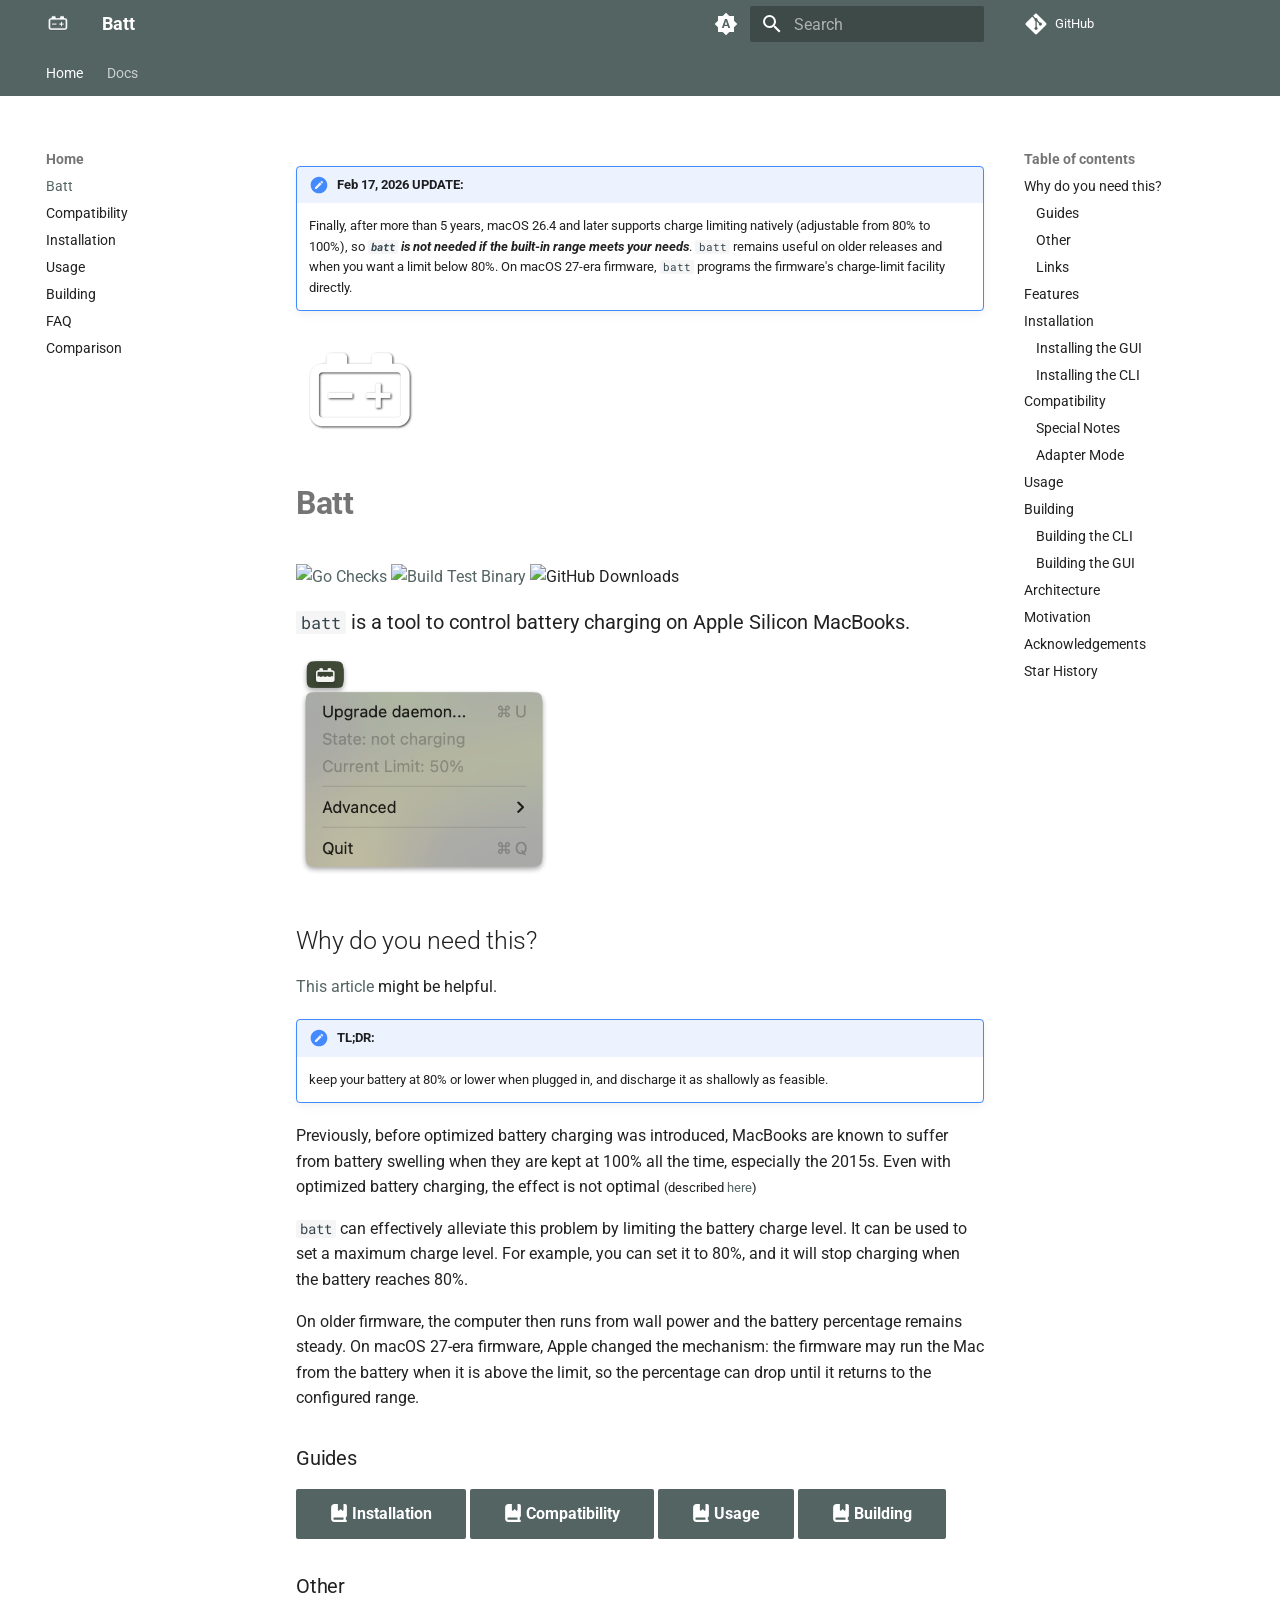
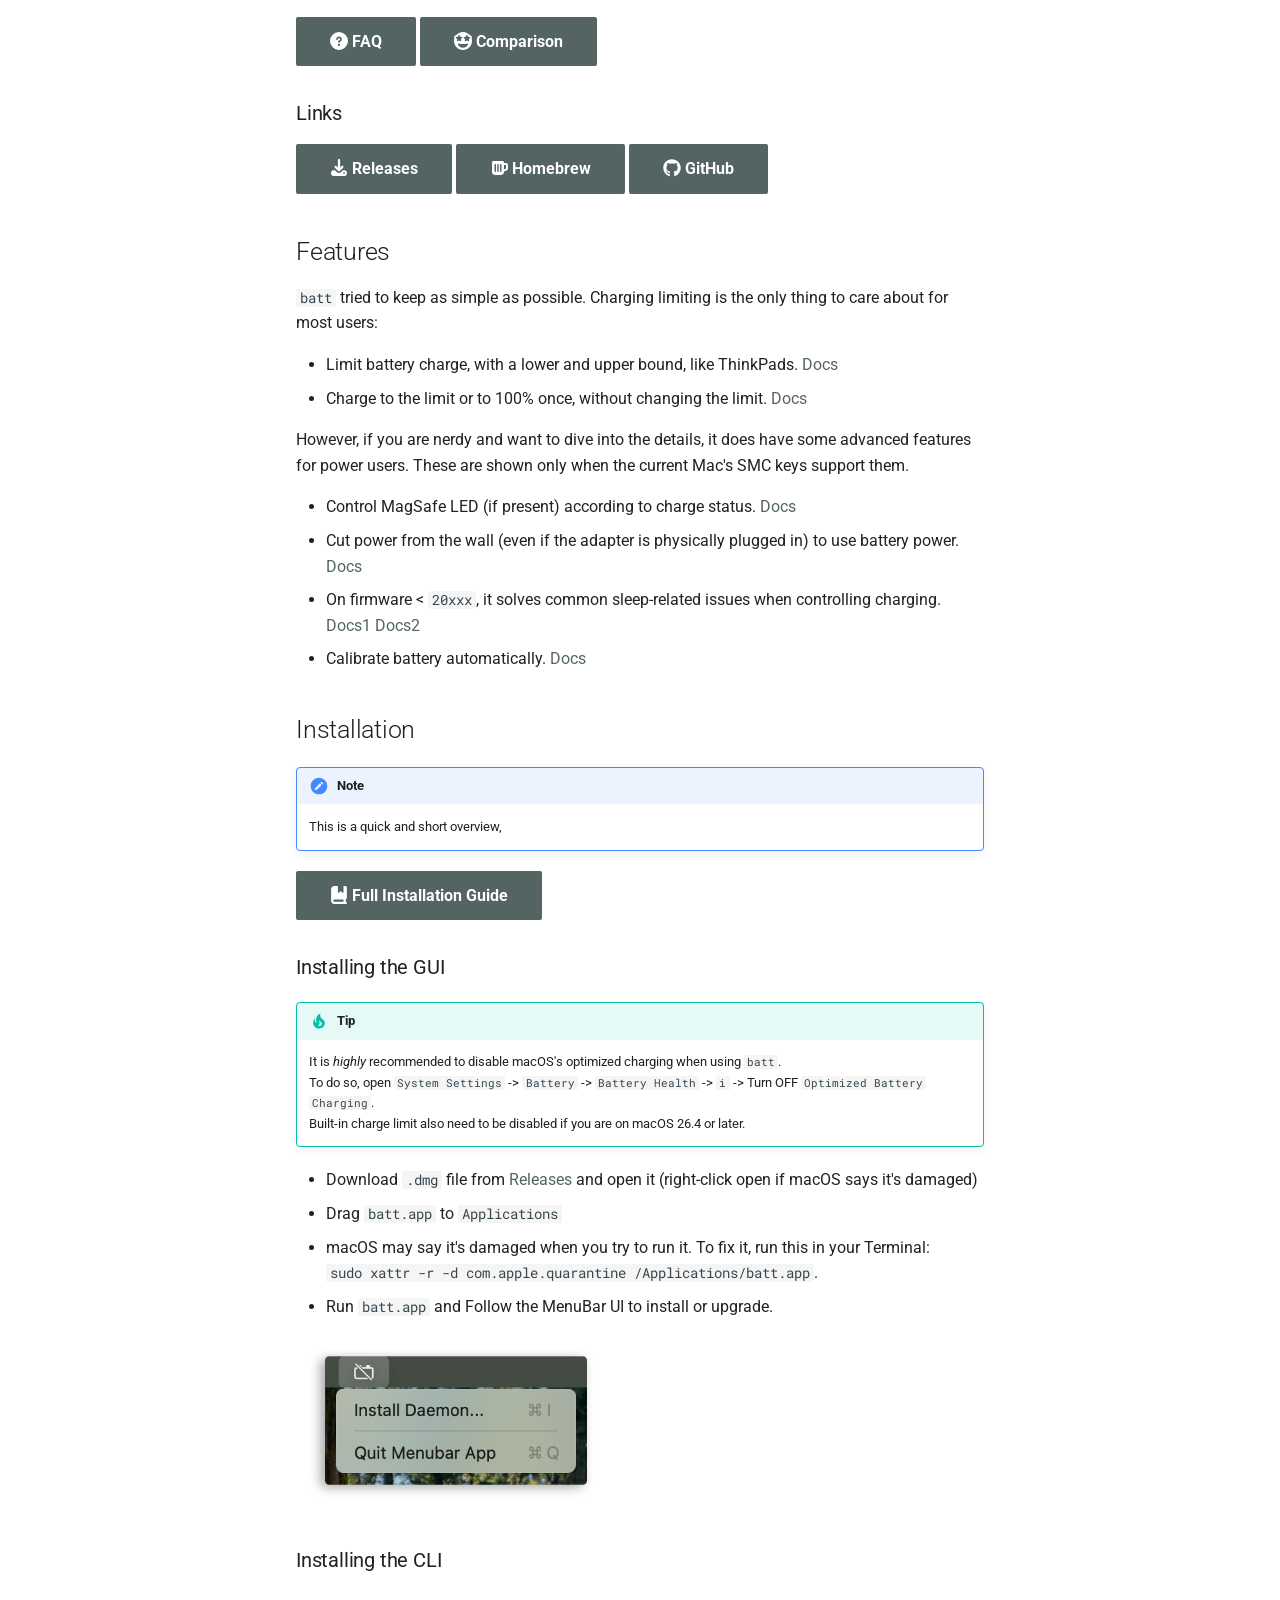
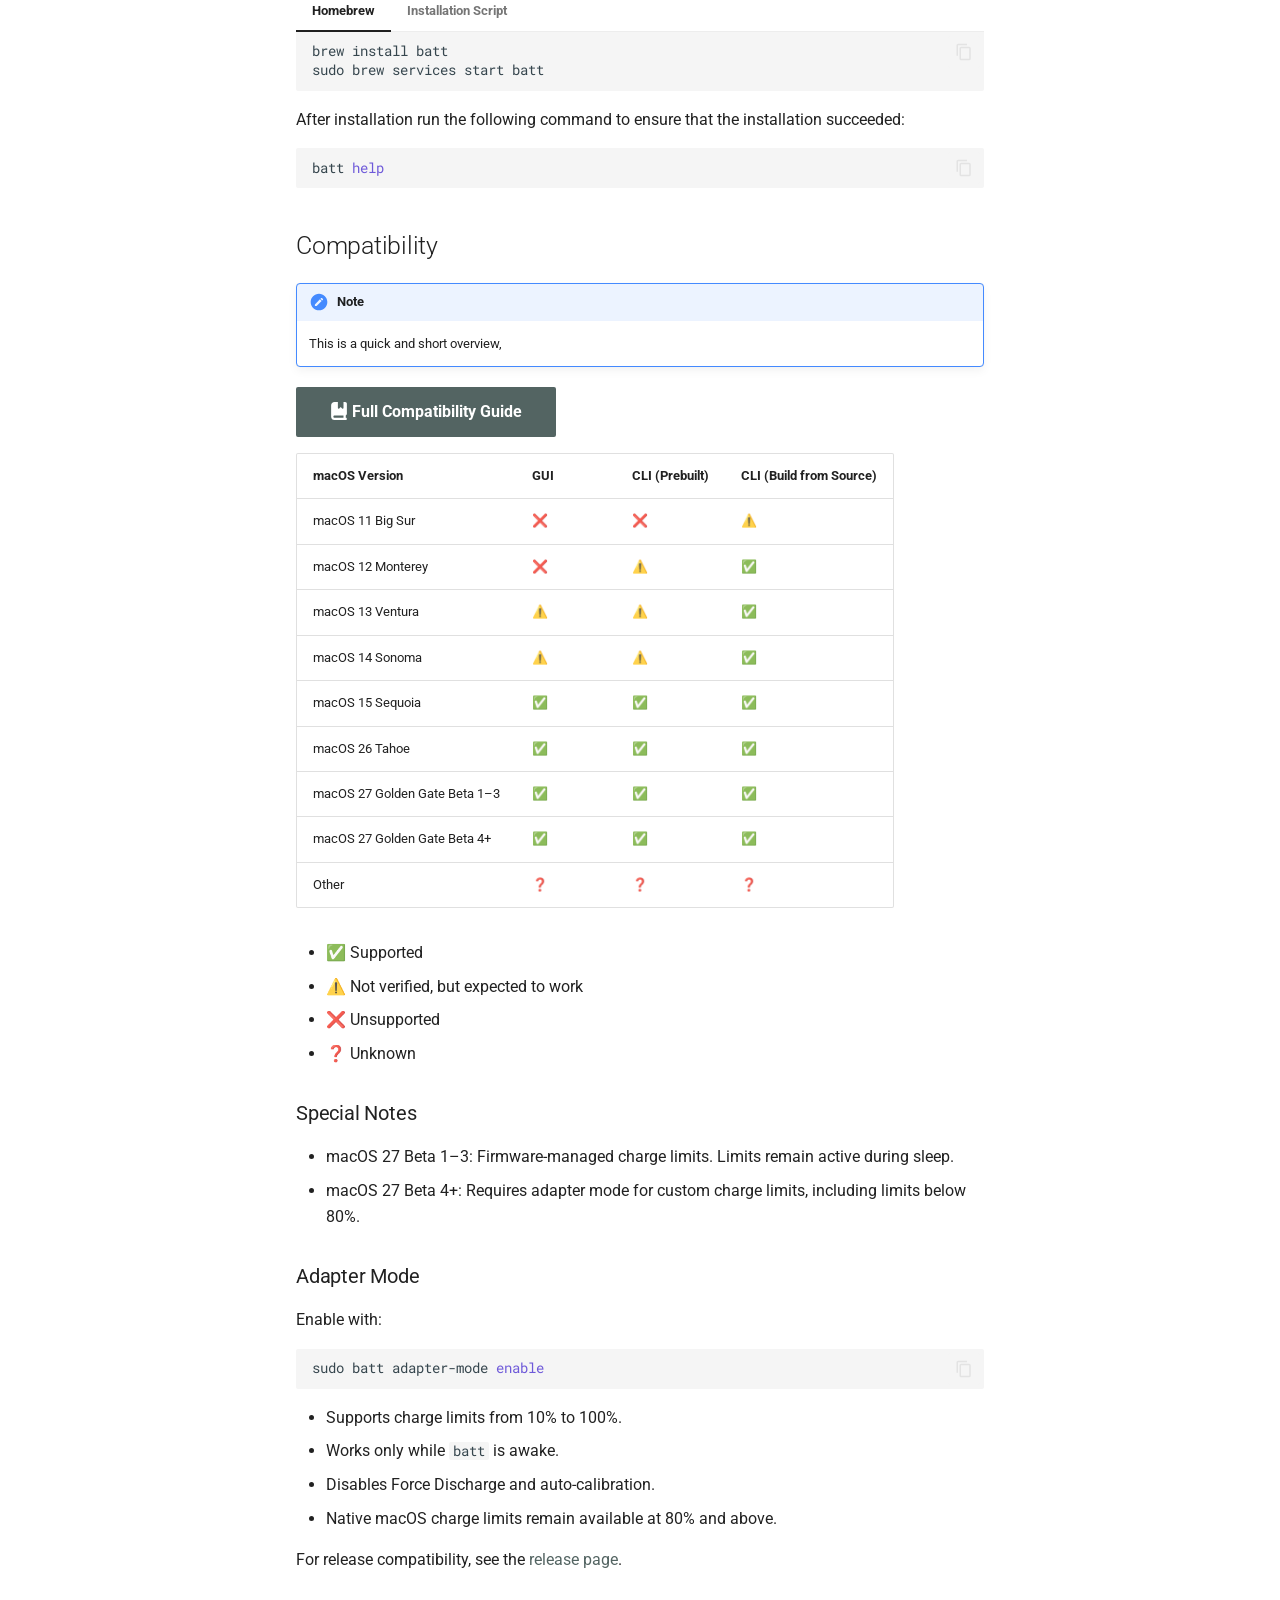
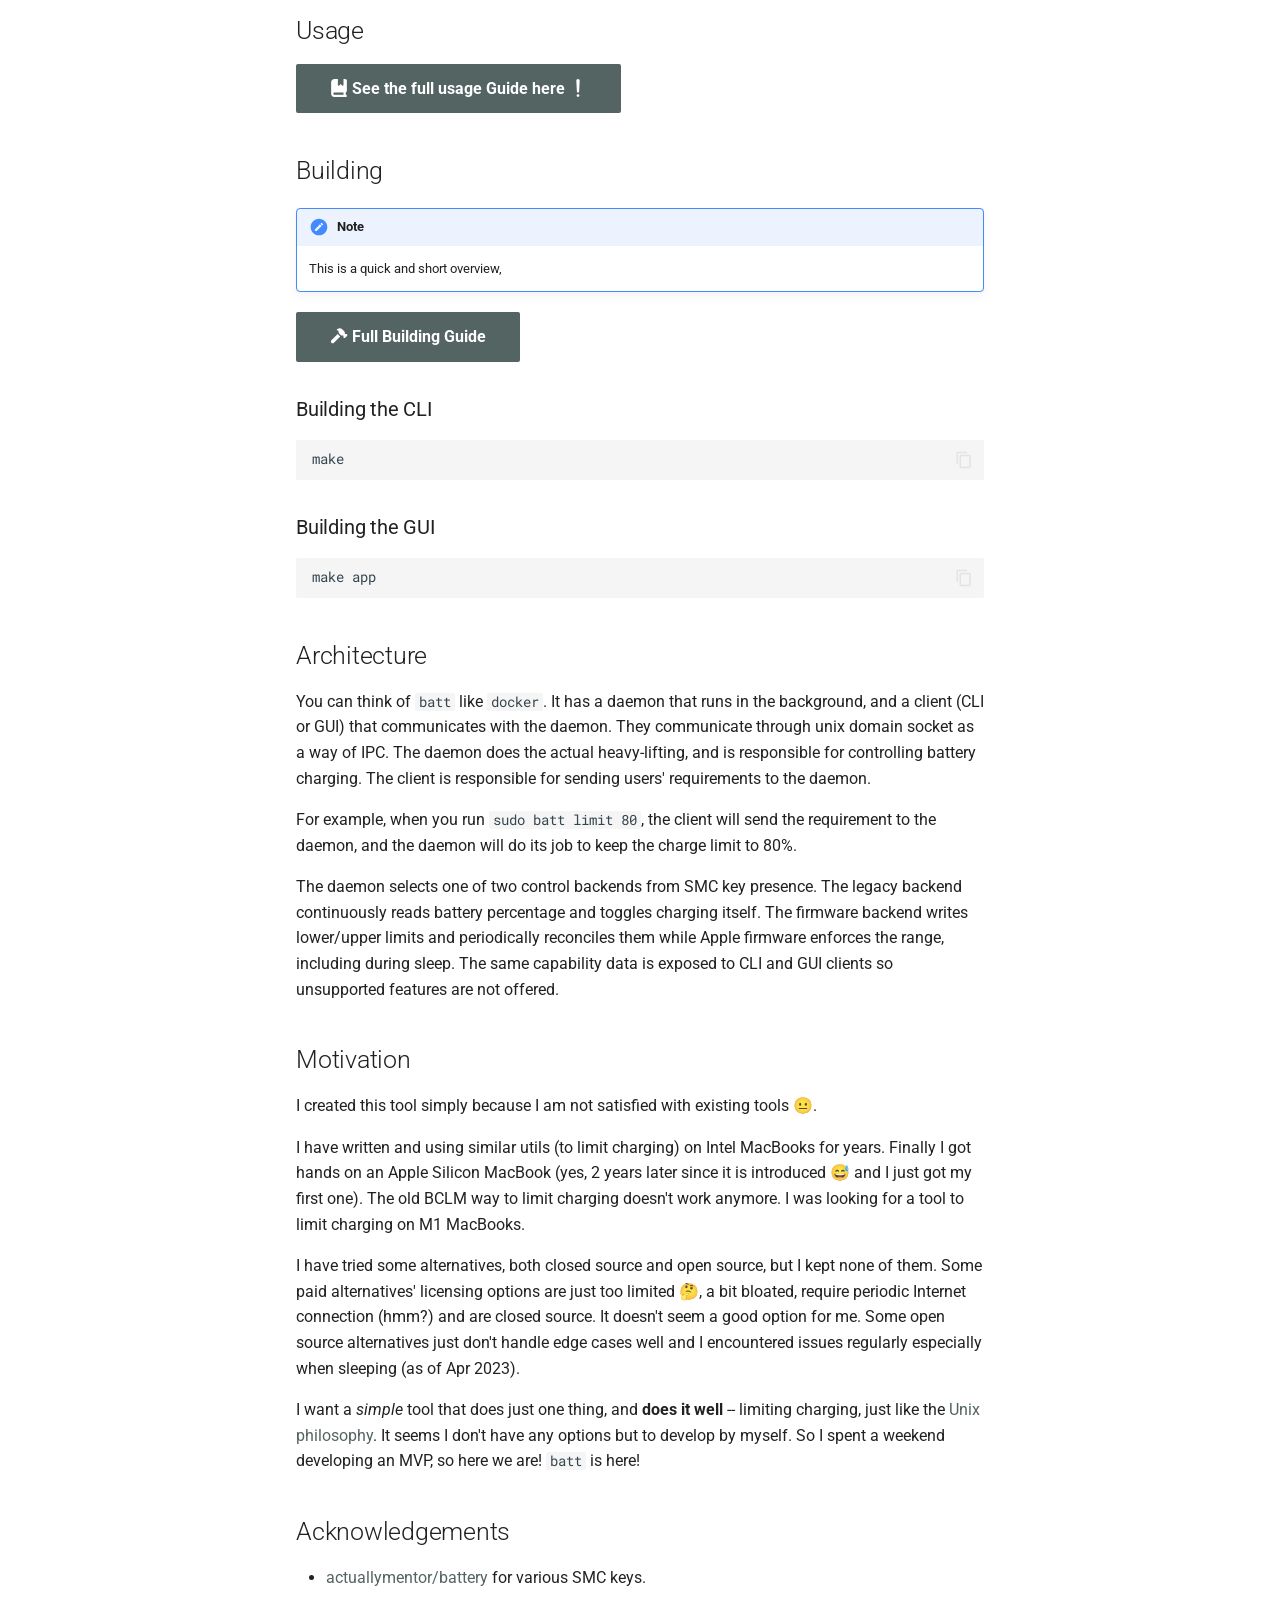
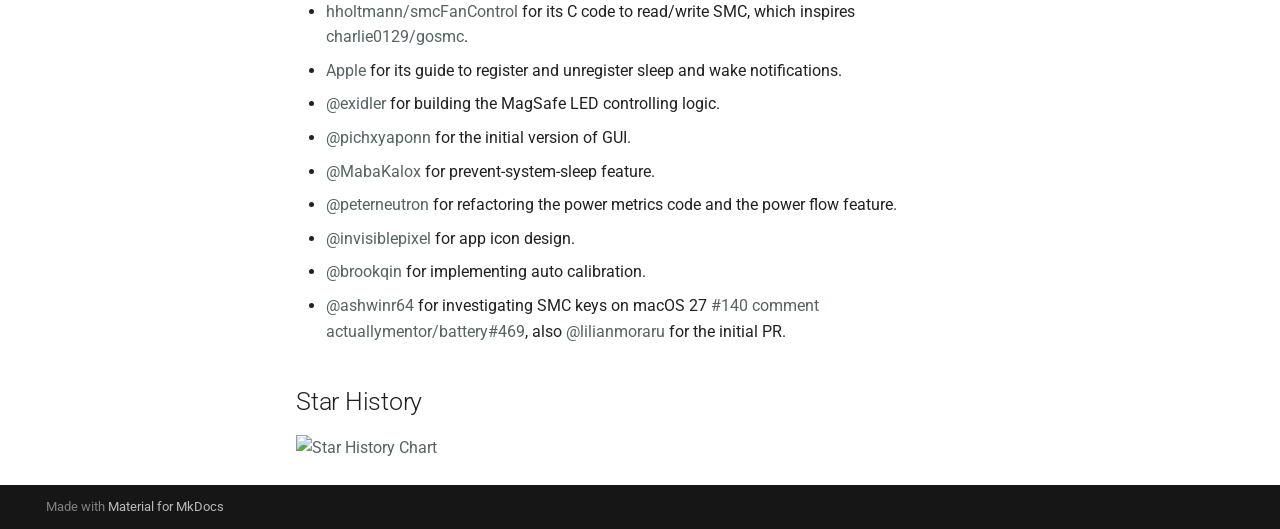
==== commit 4ac67ae8: "Deployed 2ac263c with MkDocs version: 1.6.1" ====
--- a/index.html
+++ b/index.html
@@ -6,7 +6,7 @@
       <meta charset="utf-8">
       <meta name="viewport" content="width=device-width,initial-scale=1">
       
-        <meta name="description" content="Batt Docs">
+        <meta name="description" content="Control and limit battery charging on Apple Silicon MacBooks.">
       
       
         <meta name="author" content="charlie0129">
@@ -588,6 +588,45 @@
 </li>
       
         <li class="md-nav__item">
+  <a href="#building" class="md-nav__link">
+    <span class="md-ellipsis">
+      
+        Building
+      
+    </span>
+  </a>
+  
+    <nav class="md-nav" aria-label="Building">
+      <ul class="md-nav__list">
+        
+          <li class="md-nav__item">
+  <a href="#building-the-cli" class="md-nav__link">
+    <span class="md-ellipsis">
+      
+        Building the CLI
+      
+    </span>
+  </a>
+  
+</li>
+        
+          <li class="md-nav__item">
+  <a href="#building-the-gui" class="md-nav__link">
+    <span class="md-ellipsis">
+      
+        Building the GUI
+      
+    </span>
+  </a>
+  
+</li>
+        
+      </ul>
+    </nav>
+  
+</li>
+      
+        <li class="md-nav__item">
   <a href="#architecture" class="md-nav__link">
     <span class="md-ellipsis">
       
@@ -1187,6 +1226,45 @@
       
     </span>
   </a>
+  
+</li>
+      
+        <li class="md-nav__item">
+  <a href="#building" class="md-nav__link">
+    <span class="md-ellipsis">
+      
+        Building
+      
+    </span>
+  </a>
+  
+    <nav class="md-nav" aria-label="Building">
+      <ul class="md-nav__list">
+        
+          <li class="md-nav__item">
+  <a href="#building-the-cli" class="md-nav__link">
+    <span class="md-ellipsis">
+      
+        Building the CLI
+      
+    </span>
+  </a>
+  
+</li>
+        
+          <li class="md-nav__item">
+  <a href="#building-the-gui" class="md-nav__link">
+    <span class="md-ellipsis">
+      
+        Building the GUI
+      
+    </span>
+  </a>
+  
+</li>
+        
+      </ul>
+    </nav>
   
 </li>
       
@@ -1264,26 +1342,28 @@
 <a href="https://github.com/charlie0129/batt/actions/workflows/build-test-binary.yml"><img alt="Build Test Binary" src="https://github.com/charlie0129/batt/actions/workflows/build-test-binary.yml/badge.svg" /></a>
 <img alt="GitHub Downloads" src="https://img.shields.io/github/downloads/charlie0129/batt/total?style=flat&amp;logo=github&amp;logoColor=99A0A8&amp;labelColor=373F46&amp;label=Downloads&amp;color=32CA55" /></p>
 <p><span style="font-size: 20px;"><code>batt</code> is a tool to control battery charging on Apple Silicon MacBooks.</span></p>
+<p><img src="assets/screenshot.png" alt="Batt Screenshot" width="256" /></p>
 <h2 id="why-do-you-need-this">Why do you need this?<a class="headerlink" href="#why-do-you-need-this" title="Permanent link">&para;</a></h2>
 <p><a href="https://batteryuniversity.com/article/bu-808-how-to-prolong-lithium-based-batteries">This article</a> might be helpful. </p>
 <div class="admonition note">
 <p class="admonition-title">TL;DR:</p>
 <p>keep your battery at 80% or lower when plugged in, and discharge it as shallowly as feasible.</p>
 </div>
-<p>Previously, before optimized battery charging is introduced, MacBooks are known to suffer from battery swelling when they are kept at 100% all the time, especially the 2015s. Even with optimized battery charging, the effect is not optimal <span style="font-size: 13px;">(described <a href="comparison/#but-macos-has-similar-features-built-in-is-it">here</a>)</span></p>
+<p>Previously, before optimized battery charging was introduced, MacBooks are known to suffer from battery swelling when they are kept at 100% all the time, especially the 2015s. Even with optimized battery charging, the effect is not optimal <span style="font-size: 13px;">(described <a href="comparison/#but-macos-has-similar-features-built-in-is-it">here</a>)</span></p>
 <p><code>batt</code> can effectively alleviate this problem by limiting the battery charge level. It can be used to set a maximum charge level. For example, you can set it to 80%, and it will stop charging when the battery reaches 80%.</p>
 <p>On older firmware, the computer then runs from wall power and the battery percentage remains steady. On macOS 27-era firmware, Apple changed the mechanism: the firmware may run the Mac from the battery when it is above the limit, so the percentage can drop until it returns to the configured range.</p>
 <h3 id="guides">Guides<a class="headerlink" href="#guides" title="Permanent link">&para;</a></h3>
-<p><a class="md-button md-button--primary" href="installation/">Installation Guide</a>
-<a class="md-button md-button--primary" href="compatibility/">Compatibility</a>
-<a class="md-button md-button--primary" href="usage/">Usage</a>
-<a class="md-button md-button--primary" href="building/">Building</a></p>
+<p><a class="md-button md-button--primary" href="installation/"><span class="twemoji"><svg xmlns="http://www.w3.org/2000/svg" viewBox="0 0 448 512"><!--! Font Awesome Free 7.1.0 by @fontawesome - https://fontawesome.com License - https://fontawesome.com/license/free (Icons: CC BY 4.0, Fonts: SIL OFL 1.1, Code: MIT License) Copyright 2025 Fonticons, Inc.--><path d="M96 512h320c17.7 0 32-14.3 32-32s-14.3-32-32-32v-66.7c18.6-6.6 32-24.4 32-45.3V48c0-26.5-21.5-48-48-48h-48v169.4c0 12.5-10.1 22.6-22.6 22.6-6 0-11.8-2.4-16-6.6L272 144l-41.4 41.4c-4.2 4.2-10 6.6-16 6.6-12.5 0-22.6-10.1-22.6-22.6V0H96C43 0 0 43 0 96v320c0 53 43 96 96 96m-32-96c0-17.7 14.3-32 32-32h256v64H96c-17.7 0-32-14.3-32-32"/></svg></span> Installation</a>
+<a class="md-button md-button--primary" href="compatibility/"><span class="twemoji"><svg xmlns="http://www.w3.org/2000/svg" viewBox="0 0 448 512"><!--! Font Awesome Free 7.1.0 by @fontawesome - https://fontawesome.com License - https://fontawesome.com/license/free (Icons: CC BY 4.0, Fonts: SIL OFL 1.1, Code: MIT License) Copyright 2025 Fonticons, Inc.--><path d="M96 512h320c17.7 0 32-14.3 32-32s-14.3-32-32-32v-66.7c18.6-6.6 32-24.4 32-45.3V48c0-26.5-21.5-48-48-48h-48v169.4c0 12.5-10.1 22.6-22.6 22.6-6 0-11.8-2.4-16-6.6L272 144l-41.4 41.4c-4.2 4.2-10 6.6-16 6.6-12.5 0-22.6-10.1-22.6-22.6V0H96C43 0 0 43 0 96v320c0 53 43 96 96 96m-32-96c0-17.7 14.3-32 32-32h256v64H96c-17.7 0-32-14.3-32-32"/></svg></span> Compatibility</a>
+<a class="md-button md-button--primary" href="usage/"><span class="twemoji"><svg xmlns="http://www.w3.org/2000/svg" viewBox="0 0 448 512"><!--! Font Awesome Free 7.1.0 by @fontawesome - https://fontawesome.com License - https://fontawesome.com/license/free (Icons: CC BY 4.0, Fonts: SIL OFL 1.1, Code: MIT License) Copyright 2025 Fonticons, Inc.--><path d="M96 512h320c17.7 0 32-14.3 32-32s-14.3-32-32-32v-66.7c18.6-6.6 32-24.4 32-45.3V48c0-26.5-21.5-48-48-48h-48v169.4c0 12.5-10.1 22.6-22.6 22.6-6 0-11.8-2.4-16-6.6L272 144l-41.4 41.4c-4.2 4.2-10 6.6-16 6.6-12.5 0-22.6-10.1-22.6-22.6V0H96C43 0 0 43 0 96v320c0 53 43 96 96 96m-32-96c0-17.7 14.3-32 32-32h256v64H96c-17.7 0-32-14.3-32-32"/></svg></span> Usage</a>
+<a class="md-button md-button--primary" href="building/"><span class="twemoji"><svg xmlns="http://www.w3.org/2000/svg" viewBox="0 0 448 512"><!--! Font Awesome Free 7.1.0 by @fontawesome - https://fontawesome.com License - https://fontawesome.com/license/free (Icons: CC BY 4.0, Fonts: SIL OFL 1.1, Code: MIT License) Copyright 2025 Fonticons, Inc.--><path d="M96 512h320c17.7 0 32-14.3 32-32s-14.3-32-32-32v-66.7c18.6-6.6 32-24.4 32-45.3V48c0-26.5-21.5-48-48-48h-48v169.4c0 12.5-10.1 22.6-22.6 22.6-6 0-11.8-2.4-16-6.6L272 144l-41.4 41.4c-4.2 4.2-10 6.6-16 6.6-12.5 0-22.6-10.1-22.6-22.6V0H96C43 0 0 43 0 96v320c0 53 43 96 96 96m-32-96c0-17.7 14.3-32 32-32h256v64H96c-17.7 0-32-14.3-32-32"/></svg></span> Building</a></p>
 <h3 id="other">Other<a class="headerlink" href="#other" title="Permanent link">&para;</a></h3>
-<p><a class="md-button md-button--primary" href="faq/">FAQ</a>
-<a class="md-button md-button--primary" href="comparison/">Comparison</a></p>
+<p><a class="md-button md-button--primary" href="faq/"><span class="twemoji"><svg xmlns="http://www.w3.org/2000/svg" viewBox="0 0 512 512"><!--! Font Awesome Free 7.1.0 by @fontawesome - https://fontawesome.com License - https://fontawesome.com/license/free (Icons: CC BY 4.0, Fonts: SIL OFL 1.1, Code: MIT License) Copyright 2025 Fonticons, Inc.--><path d="M256 512a256 256 0 1 0 0-512 256 256 0 1 0 0 512m0-336c-17.7 0-32 14.3-32 32 0 13.3-10.7 24-24 24s-24-10.7-24-24c0-44.2 35.8-80 80-80s80 35.8 80 80c0 47.2-36 67.2-56 74.5v3.8c0 13.3-10.7 24-24 24s-24-10.7-24-24v-8.1c0-20.5 14.8-35.2 30.1-40.2 6.4-2.1 13.2-5.5 18.2-10.3 4.3-4.2 7.7-10 7.7-19.6 0-17.7-14.3-32-32-32zm-32 192a32 32 0 1 1 64 0 32 32 0 1 1-64 0"/></svg></span> FAQ</a>
+<a class="md-button md-button--primary" href="comparison/"><span class="twemoji"><svg xmlns="http://www.w3.org/2000/svg" viewBox="0 0 512 512"><!--! Font Awesome Free 7.1.0 by @fontawesome - https://fontawesome.com License - https://fontawesome.com/license/free (Icons: CC BY 4.0, Fonts: SIL OFL 1.1, Code: MIT License) Copyright 2025 Fonticons, Inc.--><path d="M256 512c141.4 0 256-114.6 256-256 0-24.4-3.4-48.1-9.8-70.5 18.6-36.1-2.7-83.6-46.7-90C408.6 37.2 336.6 0 256 0S103.4 37.3 56.5 95.5c-44 6.4-65.3 53.9-46.7 90C3.4 207.9 0 231.5 0 256c0 141.4 114.6 256 256 256m130.7-187.1c11.9-3.7 23.9 6.3 19.6 18.1C383.9 404.3 325 448.1 256 448.1s-127.9-43.9-150.3-105.2c-4.3-11.8 7.7-21.8 19.6-18.1C164.5 337 209 343.9 256 343.9s91.5-6.9 130.7-19.1zm-31.6-231c5.3-10.7 20.5-10.7 25.8 0l20.9 42.4 46.7 6.8c11.8 1.7 16.5 16.2 8 24.5l-33.8 33 8 46.6c2 11.7-10.3 20.7-20.9 15.2l-41.8-22-41.8 22c-10.5 5.5-22.9-3.4-20.9-15.2l8-46.6-33.8-33c-8.5-8.3-3.8-22.8 8-24.5l46.7-6.8zm-198.2 0 20.9 42.4 46.7 6.8c11.8 1.7 16.5 16.2 8 24.5l-33.8 33 8 46.6c2 11.7-10.3 20.7-20.9 15.2l-41.8-22-41.8 22c-10.5 5.5-22.9-3.4-20.9-15.2l8-46.6-33.8-33c-8.5-8.3-3.8-22.8 8-24.5l46.7-6.8 20.9-42.4c5.3-10.7 20.5-10.7 25.8 0"/></svg></span> Comparison</a></p>
 <h3 id="links">Links<a class="headerlink" href="#links" title="Permanent link">&para;</a></h3>
-<p><a class="md-button md-button--primary" href="https://github.com/charlie0129/batt/releases/latest">Releases</a>
-<a class="md-button md-button--primary" href="https://formulae.brew.sh/formula/batt#default">Homebrew</a></p>
+<p><a class="md-button md-button--primary" href="https://github.com/charlie0129/batt/releases/latest"><span class="twemoji"><svg xmlns="http://www.w3.org/2000/svg" viewBox="0 0 448 512"><!--! Font Awesome Free 7.1.0 by @fontawesome - https://fontawesome.com License - https://fontawesome.com/license/free (Icons: CC BY 4.0, Fonts: SIL OFL 1.1, Code: MIT License) Copyright 2025 Fonticons, Inc.--><path d="M256 32c0-17.7-14.3-32-32-32s-32 14.3-32 32v210.7l-41.4-41.4c-12.5-12.5-32.8-12.5-45.3 0s-12.5 32.8 0 45.3l96 96c12.5 12.5 32.8 12.5 45.3 0l96-96c12.5-12.5 12.5-32.8 0-45.3s-32.8-12.5-45.3 0L256 242.7zM64 320c-35.3 0-64 28.7-64 64v32c0 35.3 28.7 64 64 64h320c35.3 0 64-28.7 64-64v-32c0-35.3-28.7-64-64-64h-46.9l-56.6 56.6c-31.2 31.2-81.9 31.2-113.1 0L110.9 320zm304 56a24 24 0 1 1 0 48 24 24 0 1 1 0-48"/></svg></span> Releases</a>
+<a class="md-button md-button--primary" href="https://formulae.brew.sh/formula/batt#default"><span class="twemoji"><svg xmlns="http://www.w3.org/2000/svg" viewBox="0 0 576 512"><!--! Font Awesome Free 7.1.0 by @fontawesome - https://fontawesome.com License - https://fontawesome.com/license/free (Icons: CC BY 4.0, Fonts: SIL OFL 1.1, Code: MIT License) Copyright 2025 Fonticons, Inc.--><path d="M64 80c0-26.5 21.5-48 48-48h288c26.5 0 48 21.5 48 48v16h64c35.3 0 64 28.7 64 64v108.2c0 24.2-13.7 46.4-35.4 57.2L448 371.8V384c0 53-43 96-96 96H160c-53 0-96-43-96-96zm384 220.2 64-32V160h-64zM192 152c0-13.3-10.7-24-24-24s-24 10.7-24 24v208c0 13.3 10.7 24 24 24s24-10.7 24-24zm88 0c0-13.3-10.7-24-24-24s-24 10.7-24 24v208c0 13.3 10.7 24 24 24s24-10.7 24-24zm88 0c0-13.3-10.7-24-24-24s-24 10.7-24 24v208c0 13.3 10.7 24 24 24s24-10.7 24-24z"/></svg></span> Homebrew</a>
+<a class="md-button md-button--primary" href="https://github.com/charlie0129/batt"><span class="twemoji"><svg xmlns="http://www.w3.org/2000/svg" viewBox="0 0 512 512"><!--! Font Awesome Free 7.1.0 by @fontawesome - https://fontawesome.com License - https://fontawesome.com/license/free (Icons: CC BY 4.0, Fonts: SIL OFL 1.1, Code: MIT License) Copyright 2025 Fonticons, Inc.--><path d="M173.9 397.4c0 2-2.3 3.6-5.2 3.6-3.3.3-5.6-1.3-5.6-3.6 0-2 2.3-3.6 5.2-3.6 3-.3 5.6 1.3 5.6 3.6m-31.1-4.5c-.7 2 1.3 4.3 4.3 4.9 2.6 1 5.6 0 6.2-2s-1.3-4.3-4.3-5.2c-2.6-.7-5.5.3-6.2 2.3m44.2-1.7c-2.9.7-4.9 2.6-4.6 4.9.3 2 2.9 3.3 5.9 2.6 2.9-.7 4.9-2.6 4.6-4.6-.3-1.9-3-3.2-5.9-2.9M252.8 8C114.1 8 8 113.3 8 252c0 110.9 69.8 205.8 169.5 239.2 12.8 2.3 17.3-5.6 17.3-12.1 0-6.2-.3-40.4-.3-61.4 0 0-70 15-84.7-29.8 0 0-11.4-29.1-27.8-36.6 0 0-22.9-15.7 1.6-15.4 0 0 24.9 2 38.6 25.8 21.9 38.6 58.6 27.5 72.9 20.9 2.3-16 8.8-27.1 16-33.7-55.9-6.2-112.3-14.3-112.3-110.5 0-27.5 7.6-41.3 23.6-58.9-2.6-6.5-11.1-33.3 2.6-67.9 20.9-6.5 69 27 69 27 20-5.6 41.5-8.5 62.8-8.5s42.8 2.9 62.8 8.5c0 0 48.1-33.6 69-27 13.7 34.7 5.2 61.4 2.6 67.9 16 17.7 25.8 31.5 25.8 58.9 0 96.5-58.9 104.2-114.8 110.5 9.2 7.9 17 22.9 17 46.4 0 33.7-.3 75.4-.3 83.6 0 6.5 4.6 14.4 17.3 12.1C436.2 457.8 504 362.9 504 252 504 113.3 391.5 8 252.8 8M105.2 352.9c-1.3 1-1 3.3.7 5.2 1.6 1.6 3.9 2.3 5.2 1 1.3-1 1-3.3-.7-5.2-1.6-1.6-3.9-2.3-5.2-1m-10.8-8.1c-.7 1.3.3 2.9 2.3 3.9 1.6 1 3.6.7 4.3-.7.7-1.3-.3-2.9-2.3-3.9-2-.6-3.6-.3-4.3.7m32.4 35.6c-1.6 1.3-1 4.3 1.3 6.2 2.3 2.3 5.2 2.6 6.5 1 1.3-1.3.7-4.3-1.3-6.2-2.2-2.3-5.2-2.6-6.5-1m-11.4-14.7c-1.6 1-1.6 3.6 0 5.9s4.3 3.3 5.6 2.3c1.6-1.3 1.6-3.9 0-6.2-1.4-2.3-4-3.3-5.6-2"/></svg></span> GitHub</a></p>
 <h2 id="features">Features<a class="headerlink" href="#features" title="Permanent link">&para;</a></h2>
 <p><code>batt</code> tried to keep as simple as possible. Charging limiting is the only thing to care about for most users:</p>
 <ul>
@@ -1302,7 +1382,7 @@
 <p class="admonition-title">Note</p>
 <p>This is a quick and short overview,</p>
 </div>
-<p><a class="md-button md-button--primary" href="installation/">Full Installation Guide</a></p>
+<p><a class="md-button md-button--primary" href="installation/"><span class="twemoji"><svg xmlns="http://www.w3.org/2000/svg" viewBox="0 0 448 512"><!--! Font Awesome Free 7.1.0 by @fontawesome - https://fontawesome.com License - https://fontawesome.com/license/free (Icons: CC BY 4.0, Fonts: SIL OFL 1.1, Code: MIT License) Copyright 2025 Fonticons, Inc.--><path d="M96 512h320c17.7 0 32-14.3 32-32s-14.3-32-32-32v-66.7c18.6-6.6 32-24.4 32-45.3V48c0-26.5-21.5-48-48-48h-48v169.4c0 12.5-10.1 22.6-22.6 22.6-6 0-11.8-2.4-16-6.6L272 144l-41.4 41.4c-4.2 4.2-10 6.6-16 6.6-12.5 0-22.6-10.1-22.6-22.6V0H96C43 0 0 43 0 96v320c0 53 43 96 96 96m-32-96c0-17.7 14.3-32 32-32h256v64H96c-17.7 0-32-14.3-32-32"/></svg></span> Full Installation Guide</a></p>
 <h3 id="installing-the-gui">Installing the GUI<a class="headerlink" href="#installing-the-gui" title="Permanent link">&para;</a></h3>
 <div class="admonition tip">
 <p class="admonition-title">Tip</p>
@@ -1317,6 +1397,7 @@
 <code>sudo xattr -r -d com.apple.quarantine /Applications/batt.app</code>.</li>
 <li>Run <code>batt.app</code> and Follow the MenuBar UI to install or upgrade.</li>
 </ul>
+<p><img src="assets/screenshot-gui-setup.png" alt="Screenshot GUI Setup" width="320" /></p>
 <h3 id="installing-the-cli">Installing the CLI<a class="headerlink" href="#installing-the-cli" title="Permanent link">&para;</a></h3>
 <div class="tabbed-set tabbed-alternate" data-tabs="1:2"><input checked="checked" id="__tabbed_1_1" name="__tabbed_1" type="radio" /><input id="__tabbed_1_2" name="__tabbed_1" type="radio" /><div class="tabbed-labels"><label for="__tabbed_1_1">Homebrew</label><label for="__tabbed_1_2">Installation Script</label></div>
 <div class="tabbed-content">
@@ -1326,7 +1407,7 @@
 </code></pre></div>
 </div>
 <div class="tabbed-block">
-<div class="highlight"><pre><span></span><code>bash<span class="w"> </span>&lt;<span class="o">(</span>curl<span class="w"> </span>-fsSL<span class="w"> </span>https://github.com/charlie0129/batt/raw/master/hack/install.sh<span class="o">)</span>
+<div class="highlight"><pre><span></span><code>curl<span class="w"> </span>-fsSL<span class="w"> </span>https://github.com/charlie0129/batt/raw/master/hack/install.sh
 </code></pre></div>
 </div>
 </div>
@@ -1339,7 +1420,7 @@
 <p class="admonition-title">Note</p>
 <p>This is a quick and short overview,</p>
 </div>
-<p><a class="md-button md-button--primary" href="compatibility/">Full Compatibility Guide</a></p>
+<p><a class="md-button md-button--primary" href="compatibility/"><span class="twemoji"><svg xmlns="http://www.w3.org/2000/svg" viewBox="0 0 448 512"><!--! Font Awesome Free 7.1.0 by @fontawesome - https://fontawesome.com License - https://fontawesome.com/license/free (Icons: CC BY 4.0, Fonts: SIL OFL 1.1, Code: MIT License) Copyright 2025 Fonticons, Inc.--><path d="M96 512h320c17.7 0 32-14.3 32-32s-14.3-32-32-32v-66.7c18.6-6.6 32-24.4 32-45.3V48c0-26.5-21.5-48-48-48h-48v169.4c0 12.5-10.1 22.6-22.6 22.6-6 0-11.8-2.4-16-6.6L272 144l-41.4 41.4c-4.2 4.2-10 6.6-16 6.6-12.5 0-22.6-10.1-22.6-22.6V0H96C43 0 0 43 0 96v320c0 53 43 96 96 96m-32-96c0-17.7 14.3-32 32-32h256v64H96c-17.7 0-32-14.3-32-32"/></svg></span> Full Compatibility Guide</a></p>
 <table>
 <thead>
 <tr>
@@ -1429,7 +1510,19 @@
 </ul>
 <p>For release compatibility, see the <a href="https://github.com/charlie0129/batt/releases">release page</a>.</p>
 <h2 id="usage">Usage<a class="headerlink" href="#usage" title="Permanent link">&para;</a></h2>
-<p><a class="md-button md-button--primary" href="usage/">See the usage Guide here</a></p>
+<p><a class="md-button md-button--primary" href="usage/"><span class="twemoji"><svg xmlns="http://www.w3.org/2000/svg" viewBox="0 0 448 512"><!--! Font Awesome Free 7.1.0 by @fontawesome - https://fontawesome.com License - https://fontawesome.com/license/free (Icons: CC BY 4.0, Fonts: SIL OFL 1.1, Code: MIT License) Copyright 2025 Fonticons, Inc.--><path d="M96 512h320c17.7 0 32-14.3 32-32s-14.3-32-32-32v-66.7c18.6-6.6 32-24.4 32-45.3V48c0-26.5-21.5-48-48-48h-48v169.4c0 12.5-10.1 22.6-22.6 22.6-6 0-11.8-2.4-16-6.6L272 144l-41.4 41.4c-4.2 4.2-10 6.6-16 6.6-12.5 0-22.6-10.1-22.6-22.6V0H96C43 0 0 43 0 96v320c0 53 43 96 96 96m-32-96c0-17.7 14.3-32 32-32h256v64H96c-17.7 0-32-14.3-32-32"/></svg></span> See the full usage Guide here <span class="twemoji"><svg xmlns="http://www.w3.org/2000/svg" viewBox="0 0 128 512"><!--! Font Awesome Free 7.1.0 by @fontawesome - https://fontawesome.com License - https://fontawesome.com/license/free (Icons: CC BY 4.0, Fonts: SIL OFL 1.1, Code: MIT License) Copyright 2025 Fonticons, Inc.--><path d="M64 432c22.1 0 40 17.9 40 40s-17.9 40-40 40-40-17.9-40-40 17.9-40 40-40M64 0c26.5 0 48 21.5 48 48v1.7l-16 304c-.9 17-15 30.3-32 30.3s-31-13.3-32-30.3l-16-304V48C16 21.5 37.5 0 64 0"/></svg></span></a></p>
+<h2 id="building">Building<a class="headerlink" href="#building" title="Permanent link">&para;</a></h2>
+<div class="admonition note">
+<p class="admonition-title">Note</p>
+<p>This is a quick and short overview,</p>
+</div>
+<p><a class="md-button md-button--primary" href="building/"><span class="twemoji"><svg xmlns="http://www.w3.org/2000/svg" viewBox="0 0 640 512"><!--! Font Awesome Free 7.1.0 by @fontawesome - https://fontawesome.com License - https://fontawesome.com/license/free (Icons: CC BY 4.0, Fonts: SIL OFL 1.1, Code: MIT License) Copyright 2025 Fonticons, Inc.--><path d="M246.9 18.3 271 3.8c21.6-13 46.3-19.8 71.5-19.8 36.8 0 72.2 14.6 98.2 40.7l63.9 63.9c15 15 23.4 35.4 23.4 56.6v30.9l19.7 19.7c15.6-15.6 40.9-15.6 56.6 0s15.6 40.9 0 56.6l-64 64c-15.6 15.6-40.9 15.6-56.6 0s-15.6-40.9 0-56.6L464 240h-30.9c-21.2 0-41.6-8.4-56.6-23.4l-49.1-49.1c-15-15-23.4-35.4-23.4-56.6V98.2c0-11.2-5.9-21.7-15.5-27.4l-41.6-25c-10.4-6.2-10.4-21.2 0-27.4zM50.7 402.7l222.1-222.1 90.5 90.5-222.1 222.1c-25 25-65.5 25-90.5 0s-25-65.5 0-90.5"/></svg></span> Full Building Guide</a></p>
+<h3 id="building-the-cli">Building the CLI<a class="headerlink" href="#building-the-cli" title="Permanent link">&para;</a></h3>
+<div class="highlight"><pre><span></span><code>make
+</code></pre></div>
+<h3 id="building-the-gui">Building the GUI<a class="headerlink" href="#building-the-gui" title="Permanent link">&para;</a></h3>
+<div class="highlight"><pre><span></span><code>make<span class="w"> </span>app
+</code></pre></div>
 <h2 id="architecture">Architecture<a class="headerlink" href="#architecture" title="Permanent link">&para;</a></h2>
 <p>You can think of <code>batt</code> like <code>docker</code>. It has a daemon that runs in the background, and a client (CLI or GUI) that communicates with the daemon. They communicate through unix domain socket as a way of IPC. The daemon does the actual heavy-lifting, and is responsible for controlling battery charging. The client is responsible for sending users' requirements to the daemon.</p>
 <p>For example, when you run <code>sudo batt limit 80</code>, the client will send the requirement to the daemon, and the daemon will do its job to keep the charge limit to 80%.</p>
--- a/assets/stylesheets/extra.css
+++ b/assets/stylesheets/extra.css
@@ -61,4 +61,4 @@
 [data-md-color-scheme="batt"] .admonition.warning > .admonition-title { background: #dd841e; }
 [data-md-color-scheme="batt"] .admonition.danger > .admonition-title { background: #b71c1c; }
 [data-md-color-scheme="batt"] .admonition.example > .admonition-title { background: #1b639a; }
-[data-md-color-scheme="batt"] .admonition.quote > .admonition-title { background: #455a64; }+[data-md-color-scheme="batt"] .admonition.quote > .admonition-title { background: #455a64; }
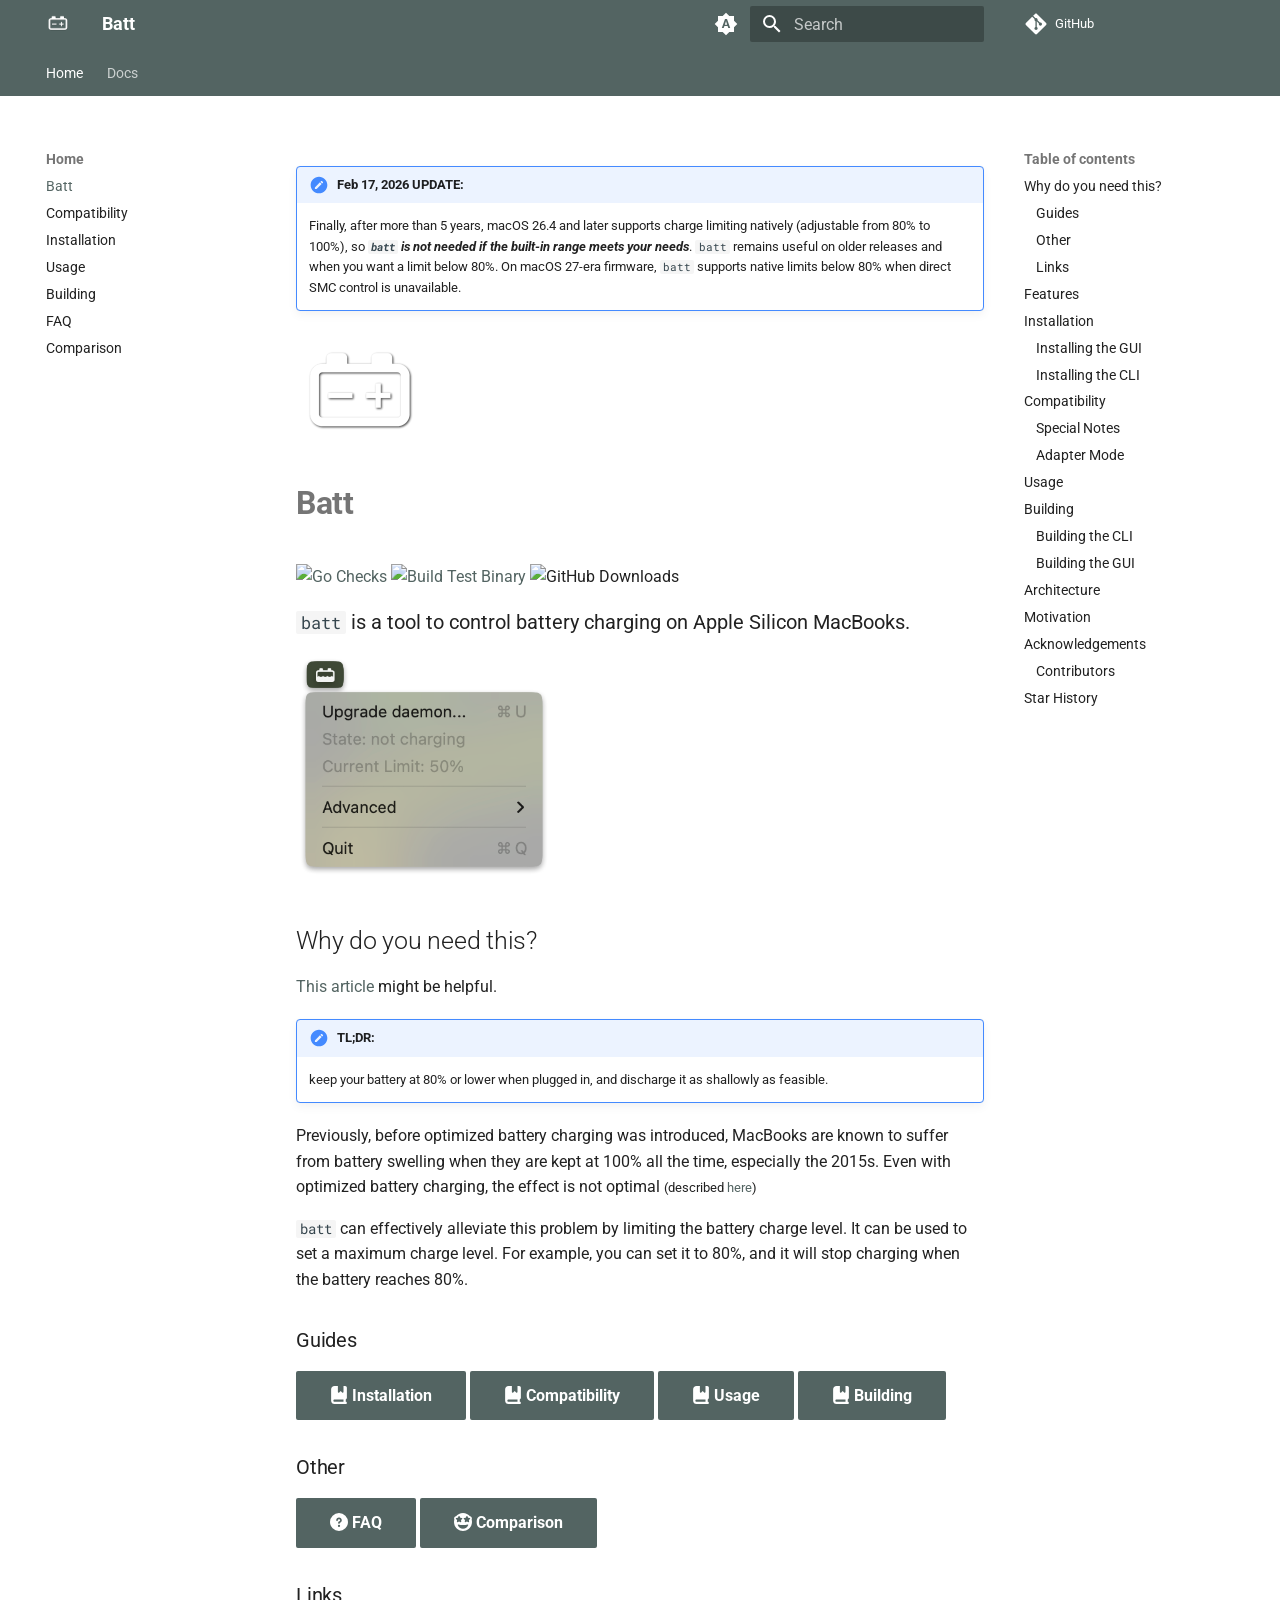
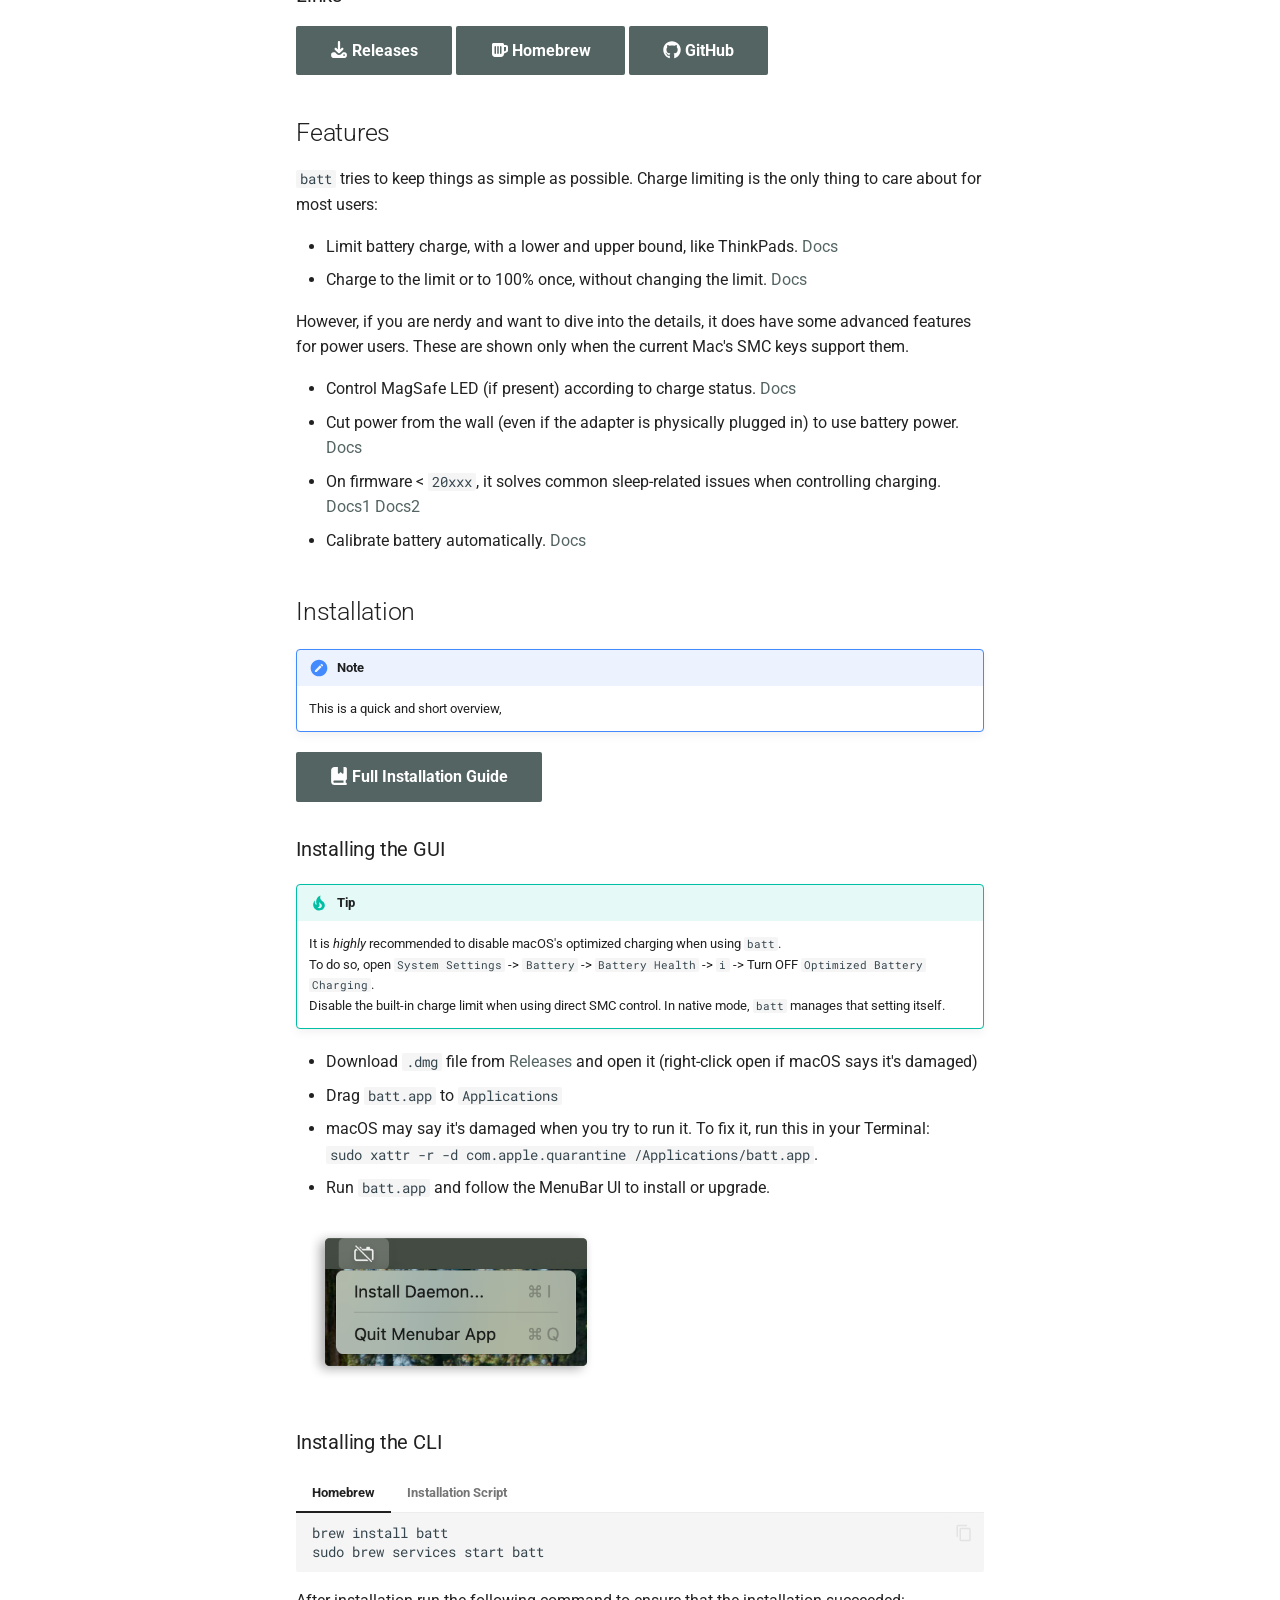
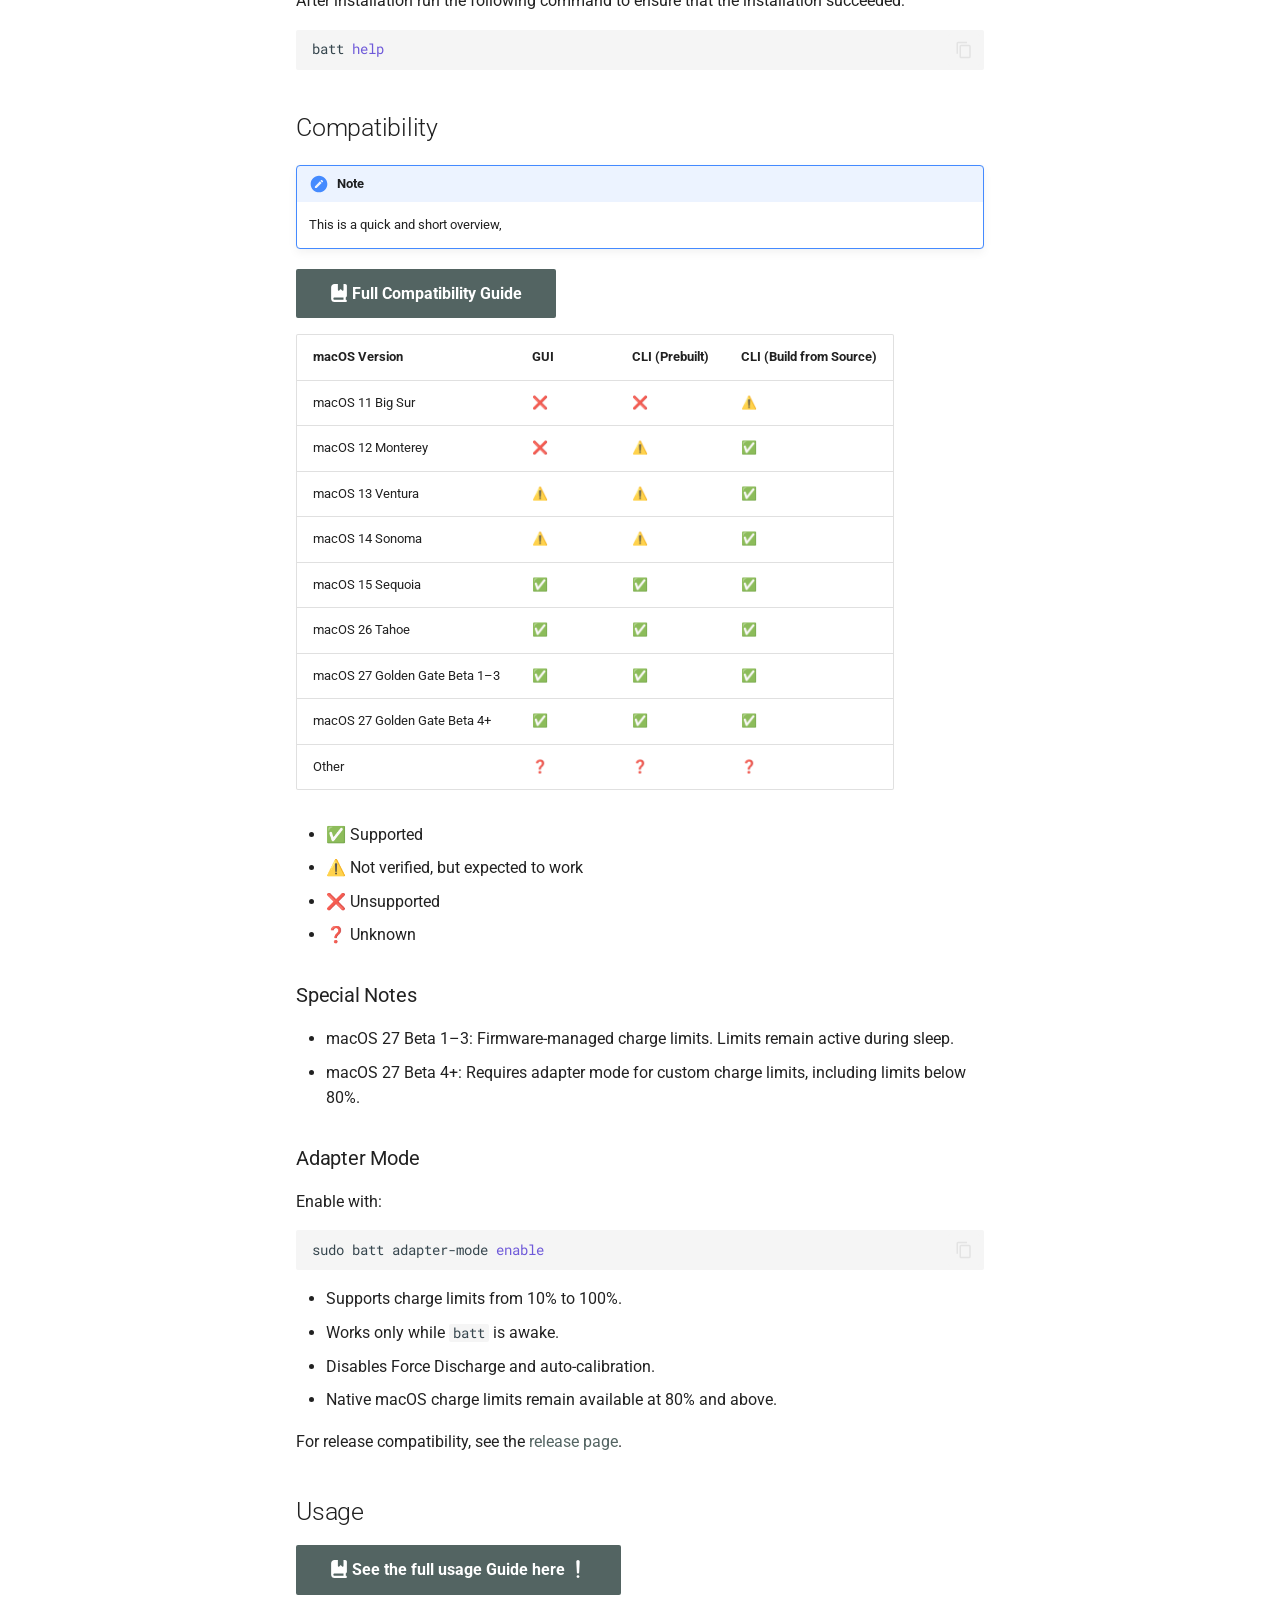
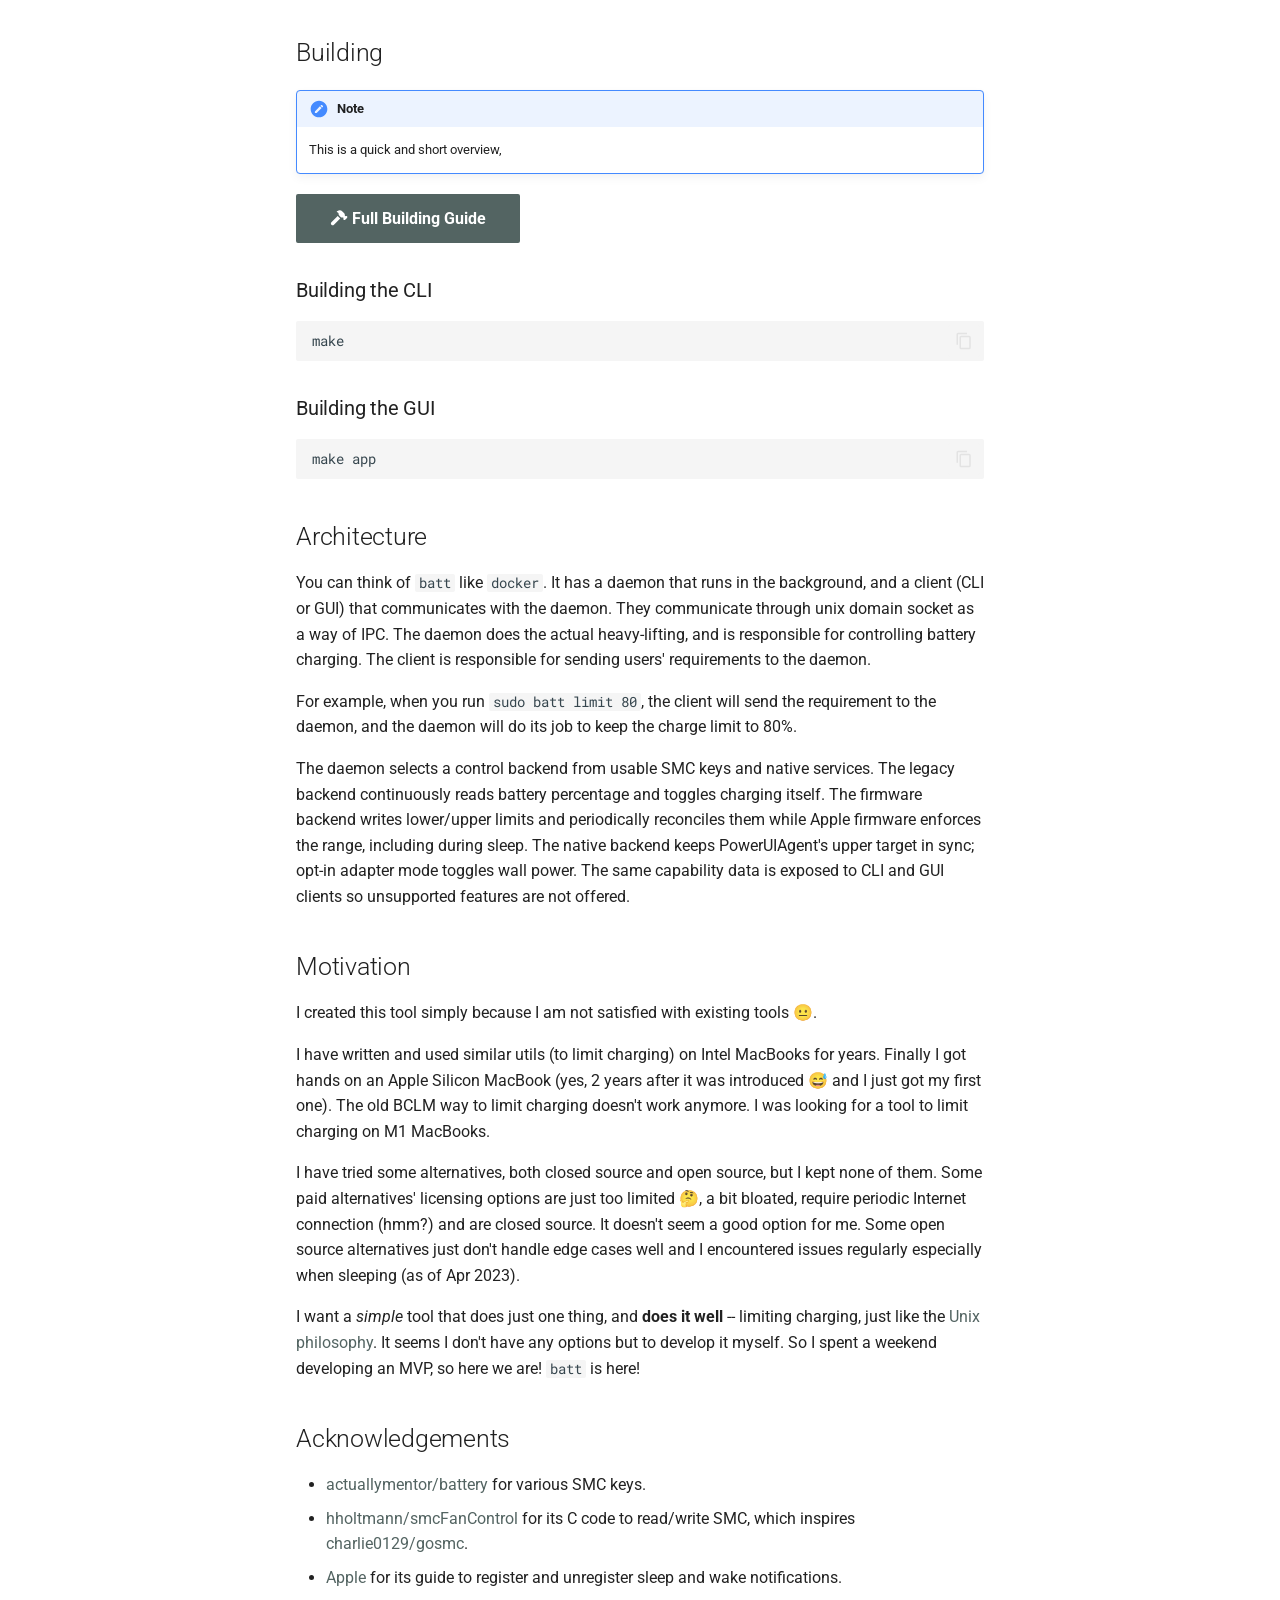
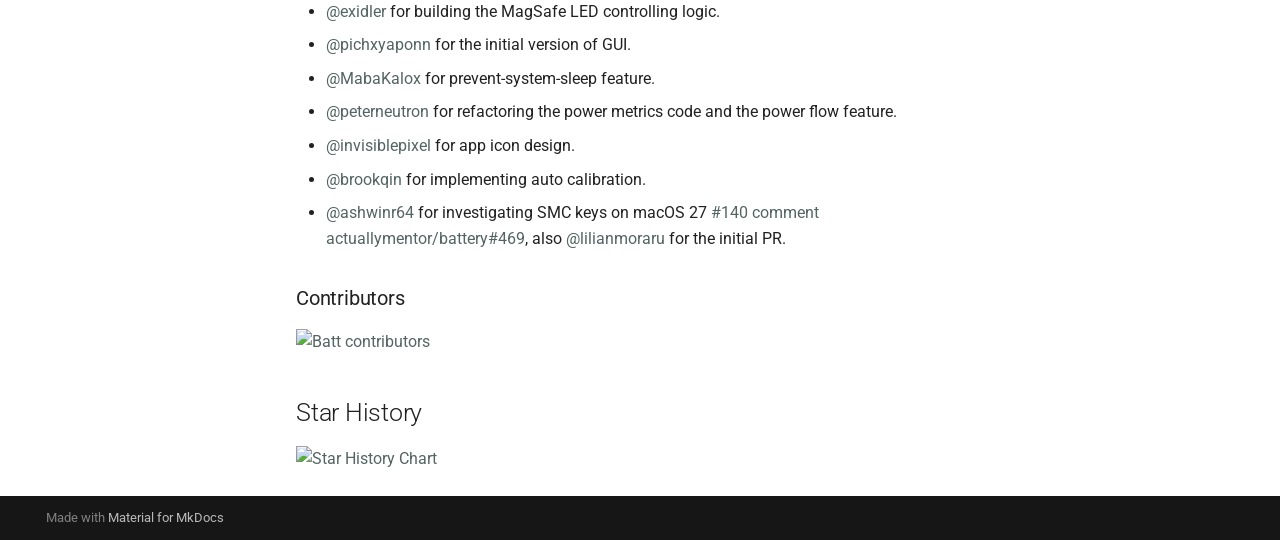
==== commit d66fc0c2: "Deployed f6d6f2d with MkDocs version: 1.6.1" ====
--- a/index.html
+++ b/index.html
@@ -657,6 +657,23 @@
     </span>
   </a>
   
+    <nav class="md-nav" aria-label="Acknowledgements">
+      <ul class="md-nav__list">
+        
+          <li class="md-nav__item">
+  <a href="#contributors" class="md-nav__link">
+    <span class="md-ellipsis">
+      
+        Contributors
+      
+    </span>
+  </a>
+  
+</li>
+        
+      </ul>
+    </nav>
+  
 </li>
       
         <li class="md-nav__item">
@@ -1299,6 +1316,23 @@
     </span>
   </a>
   
+    <nav class="md-nav" aria-label="Acknowledgements">
+      <ul class="md-nav__list">
+        
+          <li class="md-nav__item">
+  <a href="#contributors" class="md-nav__link">
+    <span class="md-ellipsis">
+      
+        Contributors
+      
+    </span>
+  </a>
+  
+</li>
+        
+      </ul>
+    </nav>
+  
 </li>
       
         <li class="md-nav__item">
@@ -1334,7 +1368,7 @@
 
 <div class="admonition note">
 <p class="admonition-title">Feb 17, 2026 UPDATE:</p>
-<p>Finally, after more than 5 years, macOS 26.4 and later supports charge limiting natively (adjustable from 80% to 100%), so <strong><em><code>batt</code> is not needed if the built-in range meets your needs</em></strong>. <code>batt</code> remains useful on older releases and when you want a limit below 80%. On macOS 27-era firmware, <code>batt</code> programs the firmware's charge-limit facility directly.</p>
+<p>Finally, after more than 5 years, macOS 26.4 and later supports charge limiting natively (adjustable from 80% to 100%), so <strong><em><code>batt</code> is not needed if the built-in range meets your needs</em></strong>. <code>batt</code> remains useful on older releases and when you want a limit below 80%. On macOS 27-era firmware, <code>batt</code> supports native limits below 80% when direct SMC control is unavailable.</p>
 </div>
 <p><img src="assets/icon.png" alt="Batt Logo" width="128" /></p>
 <h1 id="batt"><strong>Batt</strong><a class="headerlink" href="#batt" title="Permanent link">&para;</a></h1>
@@ -1351,7 +1385,6 @@
 </div>
 <p>Previously, before optimized battery charging was introduced, MacBooks are known to suffer from battery swelling when they are kept at 100% all the time, especially the 2015s. Even with optimized battery charging, the effect is not optimal <span style="font-size: 13px;">(described <a href="comparison/#but-macos-has-similar-features-built-in-is-it">here</a>)</span></p>
 <p><code>batt</code> can effectively alleviate this problem by limiting the battery charge level. It can be used to set a maximum charge level. For example, you can set it to 80%, and it will stop charging when the battery reaches 80%.</p>
-<p>On older firmware, the computer then runs from wall power and the battery percentage remains steady. On macOS 27-era firmware, Apple changed the mechanism: the firmware may run the Mac from the battery when it is above the limit, so the percentage can drop until it returns to the configured range.</p>
 <h3 id="guides">Guides<a class="headerlink" href="#guides" title="Permanent link">&para;</a></h3>
 <p><a class="md-button md-button--primary" href="installation/"><span class="twemoji"><svg xmlns="http://www.w3.org/2000/svg" viewBox="0 0 448 512"><!--! Font Awesome Free 7.1.0 by @fontawesome - https://fontawesome.com License - https://fontawesome.com/license/free (Icons: CC BY 4.0, Fonts: SIL OFL 1.1, Code: MIT License) Copyright 2025 Fonticons, Inc.--><path d="M96 512h320c17.7 0 32-14.3 32-32s-14.3-32-32-32v-66.7c18.6-6.6 32-24.4 32-45.3V48c0-26.5-21.5-48-48-48h-48v169.4c0 12.5-10.1 22.6-22.6 22.6-6 0-11.8-2.4-16-6.6L272 144l-41.4 41.4c-4.2 4.2-10 6.6-16 6.6-12.5 0-22.6-10.1-22.6-22.6V0H96C43 0 0 43 0 96v320c0 53 43 96 96 96m-32-96c0-17.7 14.3-32 32-32h256v64H96c-17.7 0-32-14.3-32-32"/></svg></span> Installation</a>
 <a class="md-button md-button--primary" href="compatibility/"><span class="twemoji"><svg xmlns="http://www.w3.org/2000/svg" viewBox="0 0 448 512"><!--! Font Awesome Free 7.1.0 by @fontawesome - https://fontawesome.com License - https://fontawesome.com/license/free (Icons: CC BY 4.0, Fonts: SIL OFL 1.1, Code: MIT License) Copyright 2025 Fonticons, Inc.--><path d="M96 512h320c17.7 0 32-14.3 32-32s-14.3-32-32-32v-66.7c18.6-6.6 32-24.4 32-45.3V48c0-26.5-21.5-48-48-48h-48v169.4c0 12.5-10.1 22.6-22.6 22.6-6 0-11.8-2.4-16-6.6L272 144l-41.4 41.4c-4.2 4.2-10 6.6-16 6.6-12.5 0-22.6-10.1-22.6-22.6V0H96C43 0 0 43 0 96v320c0 53 43 96 96 96m-32-96c0-17.7 14.3-32 32-32h256v64H96c-17.7 0-32-14.3-32-32"/></svg></span> Compatibility</a>
@@ -1365,7 +1398,7 @@
 <a class="md-button md-button--primary" href="https://formulae.brew.sh/formula/batt#default"><span class="twemoji"><svg xmlns="http://www.w3.org/2000/svg" viewBox="0 0 576 512"><!--! Font Awesome Free 7.1.0 by @fontawesome - https://fontawesome.com License - https://fontawesome.com/license/free (Icons: CC BY 4.0, Fonts: SIL OFL 1.1, Code: MIT License) Copyright 2025 Fonticons, Inc.--><path d="M64 80c0-26.5 21.5-48 48-48h288c26.5 0 48 21.5 48 48v16h64c35.3 0 64 28.7 64 64v108.2c0 24.2-13.7 46.4-35.4 57.2L448 371.8V384c0 53-43 96-96 96H160c-53 0-96-43-96-96zm384 220.2 64-32V160h-64zM192 152c0-13.3-10.7-24-24-24s-24 10.7-24 24v208c0 13.3 10.7 24 24 24s24-10.7 24-24zm88 0c0-13.3-10.7-24-24-24s-24 10.7-24 24v208c0 13.3 10.7 24 24 24s24-10.7 24-24zm88 0c0-13.3-10.7-24-24-24s-24 10.7-24 24v208c0 13.3 10.7 24 24 24s24-10.7 24-24z"/></svg></span> Homebrew</a>
 <a class="md-button md-button--primary" href="https://github.com/charlie0129/batt"><span class="twemoji"><svg xmlns="http://www.w3.org/2000/svg" viewBox="0 0 512 512"><!--! Font Awesome Free 7.1.0 by @fontawesome - https://fontawesome.com License - https://fontawesome.com/license/free (Icons: CC BY 4.0, Fonts: SIL OFL 1.1, Code: MIT License) Copyright 2025 Fonticons, Inc.--><path d="M173.9 397.4c0 2-2.3 3.6-5.2 3.6-3.3.3-5.6-1.3-5.6-3.6 0-2 2.3-3.6 5.2-3.6 3-.3 5.6 1.3 5.6 3.6m-31.1-4.5c-.7 2 1.3 4.3 4.3 4.9 2.6 1 5.6 0 6.2-2s-1.3-4.3-4.3-5.2c-2.6-.7-5.5.3-6.2 2.3m44.2-1.7c-2.9.7-4.9 2.6-4.6 4.9.3 2 2.9 3.3 5.9 2.6 2.9-.7 4.9-2.6 4.6-4.6-.3-1.9-3-3.2-5.9-2.9M252.8 8C114.1 8 8 113.3 8 252c0 110.9 69.8 205.8 169.5 239.2 12.8 2.3 17.3-5.6 17.3-12.1 0-6.2-.3-40.4-.3-61.4 0 0-70 15-84.7-29.8 0 0-11.4-29.1-27.8-36.6 0 0-22.9-15.7 1.6-15.4 0 0 24.9 2 38.6 25.8 21.9 38.6 58.6 27.5 72.9 20.9 2.3-16 8.8-27.1 16-33.7-55.9-6.2-112.3-14.3-112.3-110.5 0-27.5 7.6-41.3 23.6-58.9-2.6-6.5-11.1-33.3 2.6-67.9 20.9-6.5 69 27 69 27 20-5.6 41.5-8.5 62.8-8.5s42.8 2.9 62.8 8.5c0 0 48.1-33.6 69-27 13.7 34.7 5.2 61.4 2.6 67.9 16 17.7 25.8 31.5 25.8 58.9 0 96.5-58.9 104.2-114.8 110.5 9.2 7.9 17 22.9 17 46.4 0 33.7-.3 75.4-.3 83.6 0 6.5 4.6 14.4 17.3 12.1C436.2 457.8 504 362.9 504 252 504 113.3 391.5 8 252.8 8M105.2 352.9c-1.3 1-1 3.3.7 5.2 1.6 1.6 3.9 2.3 5.2 1 1.3-1 1-3.3-.7-5.2-1.6-1.6-3.9-2.3-5.2-1m-10.8-8.1c-.7 1.3.3 2.9 2.3 3.9 1.6 1 3.6.7 4.3-.7.7-1.3-.3-2.9-2.3-3.9-2-.6-3.6-.3-4.3.7m32.4 35.6c-1.6 1.3-1 4.3 1.3 6.2 2.3 2.3 5.2 2.6 6.5 1 1.3-1.3.7-4.3-1.3-6.2-2.2-2.3-5.2-2.6-6.5-1m-11.4-14.7c-1.6 1-1.6 3.6 0 5.9s4.3 3.3 5.6 2.3c1.6-1.3 1.6-3.9 0-6.2-1.4-2.3-4-3.3-5.6-2"/></svg></span> GitHub</a></p>
 <h2 id="features">Features<a class="headerlink" href="#features" title="Permanent link">&para;</a></h2>
-<p><code>batt</code> tried to keep as simple as possible. Charging limiting is the only thing to care about for most users:</p>
+<p><code>batt</code> tries to keep things as simple as possible. Charge limiting is the only thing to care about for most users:</p>
 <ul>
 <li>Limit battery charge, with a lower and upper bound, like ThinkPads. <a href="usage/#limit-battery-charge">Docs</a></li>
 <li>Charge to the limit or to 100% once, without changing the limit. <a href="usage/#charge-once">Docs</a></li>
@@ -1388,14 +1421,14 @@
 <p class="admonition-title">Tip</p>
 <p>It is <em>highly</em> recommended to disable macOS's optimized charging when using <code>batt</code>. <br>
 To do so, open <code>System Settings</code> -&gt; <code>Battery</code> -&gt; <code>Battery Health</code> -&gt; <code>i</code> -&gt; Turn OFF <code>Optimized Battery Charging</code>. <br>
-Built-in charge limit also need to be disabled if you are on macOS 26.4 or later.</p>
+Disable the built-in charge limit when using direct SMC control. In native mode, <code>batt</code> manages that setting itself.</p>
 </div>
 <ul>
 <li>Download <code>.dmg</code> file from <a href="https://github.com/charlie0129/batt/releases">Releases</a> and open it (right-click open if macOS says it's damaged)</li>
 <li>Drag <code>batt.app</code> to <code>Applications</code></li>
 <li>macOS may say it's damaged when you try to run it. To fix it, run this in your Terminal: <br>
 <code>sudo xattr -r -d com.apple.quarantine /Applications/batt.app</code>.</li>
-<li>Run <code>batt.app</code> and Follow the MenuBar UI to install or upgrade.</li>
+<li>Run <code>batt.app</code> and follow the MenuBar UI to install or upgrade.</li>
 </ul>
 <p><img src="assets/screenshot-gui-setup.png" alt="Screenshot GUI Setup" width="320" /></p>
 <h3 id="installing-the-cli">Installing the CLI<a class="headerlink" href="#installing-the-cli" title="Permanent link">&para;</a></h3>
@@ -1526,12 +1559,12 @@
 <h2 id="architecture">Architecture<a class="headerlink" href="#architecture" title="Permanent link">&para;</a></h2>
 <p>You can think of <code>batt</code> like <code>docker</code>. It has a daemon that runs in the background, and a client (CLI or GUI) that communicates with the daemon. They communicate through unix domain socket as a way of IPC. The daemon does the actual heavy-lifting, and is responsible for controlling battery charging. The client is responsible for sending users' requirements to the daemon.</p>
 <p>For example, when you run <code>sudo batt limit 80</code>, the client will send the requirement to the daemon, and the daemon will do its job to keep the charge limit to 80%.</p>
-<p>The daemon selects one of two control backends from SMC key presence. The legacy backend continuously reads battery percentage and toggles charging itself. The firmware backend writes lower/upper limits and periodically reconciles them while Apple firmware enforces the range, including during sleep. The same capability data is exposed to CLI and GUI clients so unsupported features are not offered.</p>
+<p>The daemon selects a control backend from usable SMC keys and native services. The legacy backend continuously reads battery percentage and toggles charging itself. The firmware backend writes lower/upper limits and periodically reconciles them while Apple firmware enforces the range, including during sleep. The native backend keeps PowerUIAgent's upper target in sync; opt-in adapter mode toggles wall power. The same capability data is exposed to CLI and GUI clients so unsupported features are not offered.</p>
 <h2 id="motivation">Motivation<a class="headerlink" href="#motivation" title="Permanent link">&para;</a></h2>
 <p>I created this tool simply because I am not satisfied with existing tools 😐.</p>
-<p>I have written and using similar utils (to limit charging) on Intel MacBooks for years. Finally I got hands on an Apple Silicon MacBook (yes, 2 years later since it is introduced 😅 and I just got my first one). The old BCLM way to limit charging doesn't work anymore. I was looking for a tool to limit charging on M1 MacBooks.</p>
+<p>I have written and used similar utils (to limit charging) on Intel MacBooks for years. Finally I got hands on an Apple Silicon MacBook (yes, 2 years after it was introduced 😅 and I just got my first one). The old BCLM way to limit charging doesn't work anymore. I was looking for a tool to limit charging on M1 MacBooks.</p>
 <p>I have tried some alternatives, both closed source and open source, but I kept none of them. Some paid alternatives' licensing options are just too limited 🤔, a bit bloated, require periodic Internet connection (hmm?) and are closed source. It doesn't seem a good option for me. Some open source alternatives just don't handle edge cases well and I encountered issues regularly especially when sleeping (as of Apr 2023).</p>
-<p>I want a <em>simple</em> tool that does just one thing, and <strong>does it well</strong> -- limiting charging, just like the <a href="https://en.wikipedia.org/wiki/Unix_philosophy">Unix philosophy</a>. It seems I don't have any options but to develop by myself. So I spent a weekend developing an MVP, so here we are! <code>batt</code> is here!</p>
+<p>I want a <em>simple</em> tool that does just one thing, and <strong>does it well</strong> -- limiting charging, just like the <a href="https://en.wikipedia.org/wiki/Unix_philosophy">Unix philosophy</a>. It seems I don't have any options but to develop it myself. So I spent a weekend developing an MVP, so here we are! <code>batt</code> is here!</p>
 <h2 id="acknowledgements">Acknowledgements<a class="headerlink" href="#acknowledgements" title="Permanent link">&para;</a></h2>
 <ul>
 <li><a href="https://github.com/actuallymentor/battery">actuallymentor/battery</a> for various SMC keys.</li>
@@ -1545,6 +1578,10 @@
 <li><a href="https://github.com/brookqin">@brookqin</a> for implementing auto calibration.</li>
 <li><a href="https://github.com/ashwinr64">@ashwinr64</a> for investigating SMC keys on macOS 27 <a href="https://github.com/charlie0129/batt/pull/140#issuecomment-4950731214">#140 comment</a> <a href="https://github.com/actuallymentor/battery/pull/469">actuallymentor/battery#469</a>, also <a href="https://github.com/lilianmoraru">@lilianmoraru</a> for the initial PR.</li>
 </ul>
+<h3 id="contributors">Contributors<a class="headerlink" href="#contributors" title="Permanent link">&para;</a></h3>
+<p><a href="https://github.com/charlie0129/batt/graphs/contributors">
+  <img alt="Batt contributors" src="https://contrib.rocks/image?repo=charlie0129/batt" />
+</a></p>
 <h2 id="star-history">Star History<a class="headerlink" href="#star-history" title="Permanent link">&para;</a></h2>
 <p><a href="https://star-history.dera.page/#charlie0129/batt&amp;Date"><img alt="Star History Chart" src="https://star-history.dera.page/svg?repos=charlie0129/batt&amp;type=Date" /></a></p>
 
